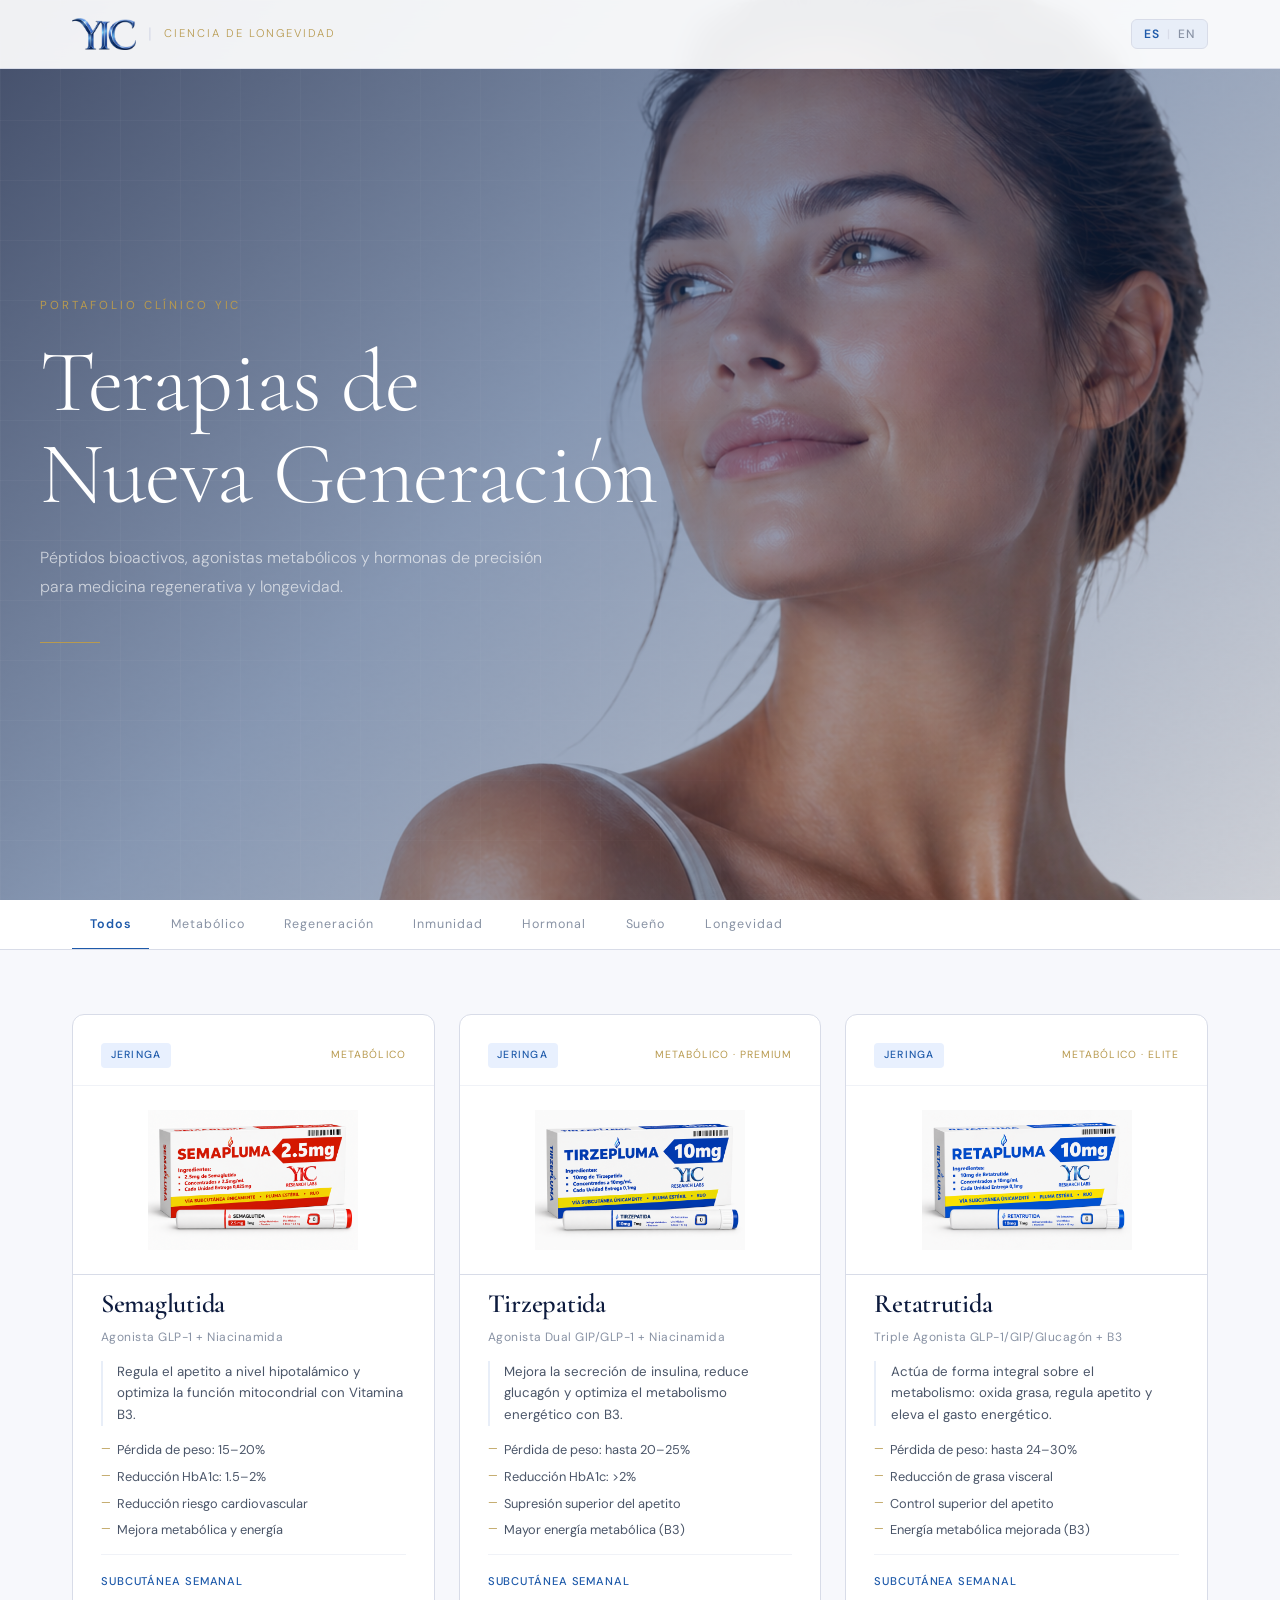
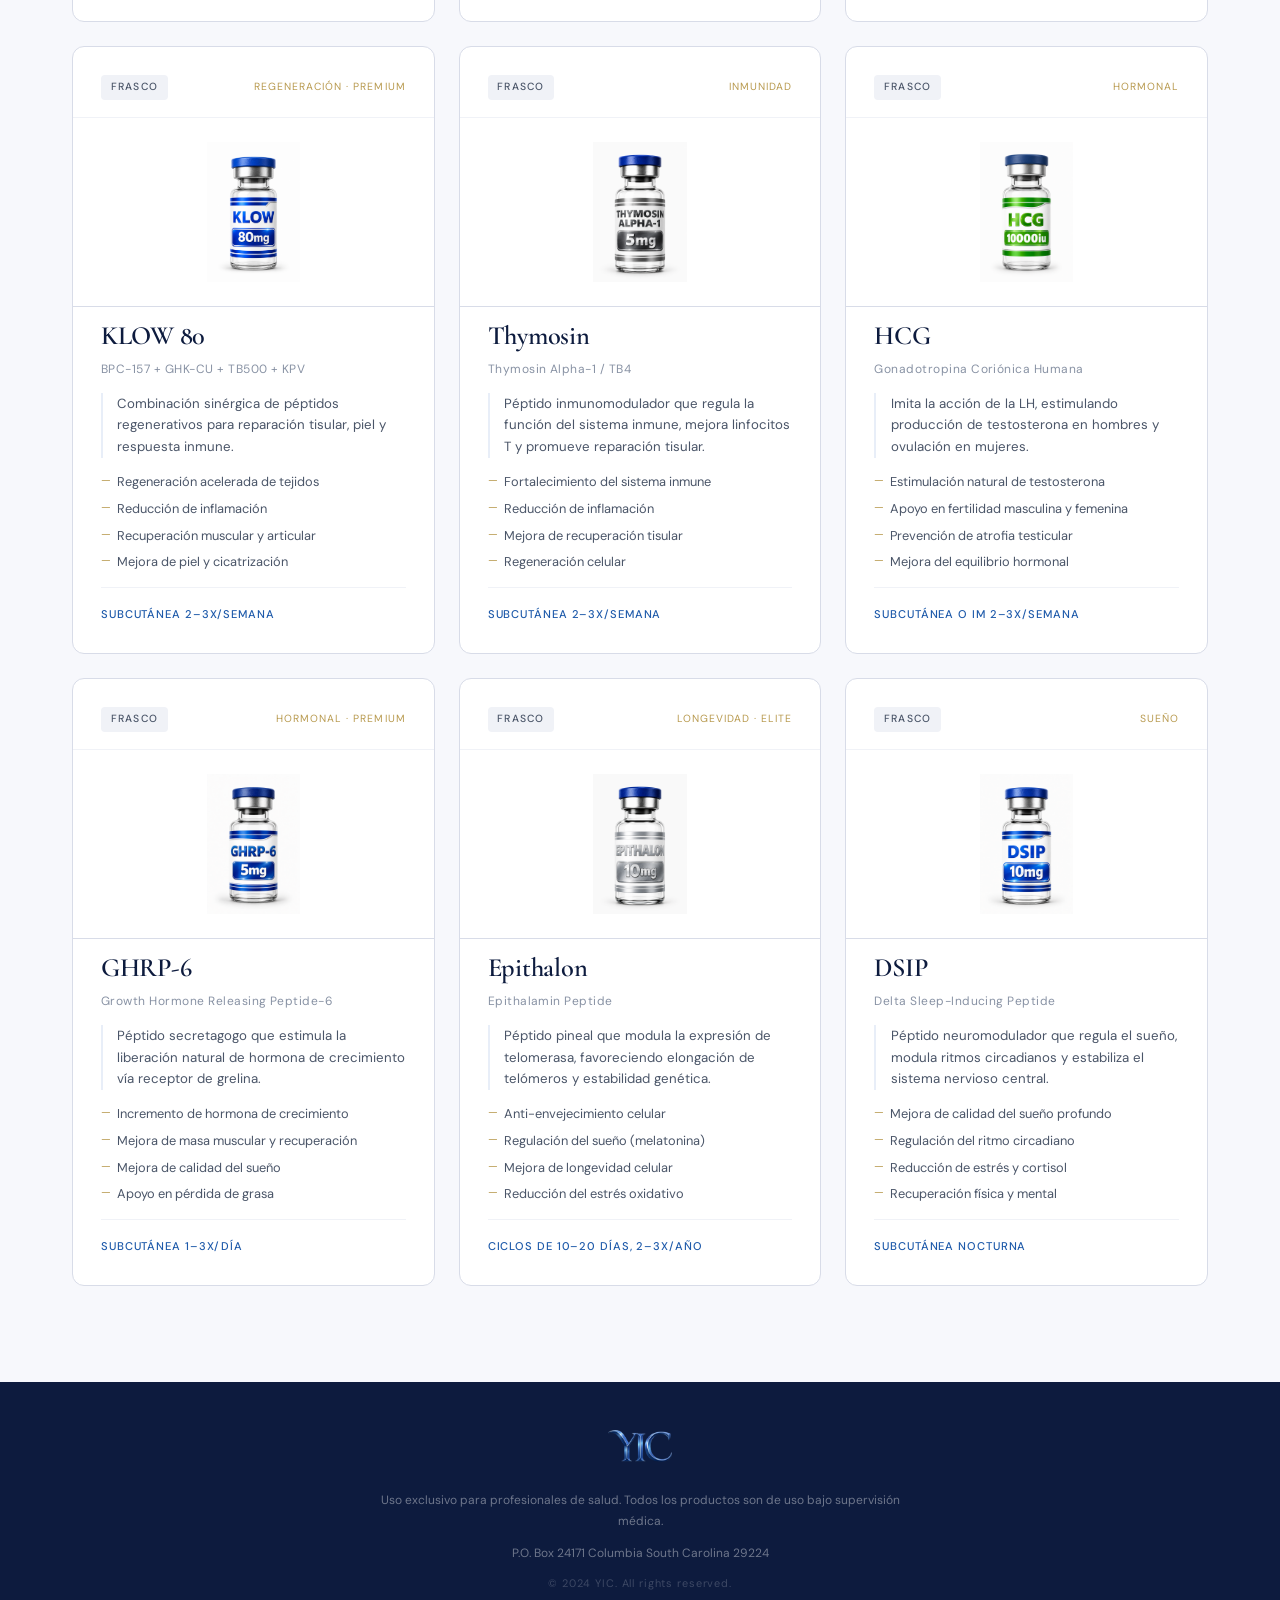
==== index.html @ 1c207150 "correccion epithalon" ====
<!DOCTYPE html>
<html lang="es">
<head>
  <meta charset="UTF-8" />
  <meta name="viewport" content="width=device-width, initial-scale=1.0" />
  <meta name="google-site-verification" content="OrxP0ODQQS8zLossIkwlptjnEpMLHGUem5p3heLYUBA" />
  <title>YIC — Terapias Avanzadas de Longevidad y Metabolismo</title>
  
  <!-- Favicon básico -->
  <link rel="icon" href="/favicon/favicon.ico" sizes="any">
  <link rel="icon" href="/favicon/favicon.svg" type="image/svg+xml">

  <!-- PNG fallback -->
  <link rel="icon" type="image/png" sizes="96x96" href="/favicon/favicon-96x96.png">

  <!-- Apple -->
  <link rel="apple-touch-icon" sizes="180x180" href="/favicon/apple-touch-icon.png">

  <!-- Manifest -->
  <link rel="manifest" href="/site.webmanifest">

  <!-- Nombre iOS -->
  <meta name="apple-mobile-web-app-title" content="Yic">

  <!-- Color navegador -->
  <meta name="theme-color" content="#0B1F3A">
  <link rel="stylesheet" href="style.css" />
  <link rel="preconnect" href="https://fonts.googleapis.com" />
  <link rel="preconnect" href="https://fonts.gstatic.com" crossorigin />
  <link href="https://fonts.googleapis.com/css2?family=Cormorant+Garamond:wght@300;400;600&family=DM+Sans:wght@300;400;500&display=swap" rel="stylesheet" />
</head>
<body>

  <!-- NAVBAR -->
  <header class="navbar">
    <div class="navbar-inner">
      <div class="logo">
        <img src="./images/logo.png" alt="YIC" class="logo-img">
         <span class="logo-divider">|</span>
        <span class="logo-tagline" data-es="Ciencia de Longevidad" data-en="Longevity Science">Ciencia de Longevidad</span>
      </div>
      <button class="lang-toggle" id="langToggle" aria-label="Switch language">
        <span class="lang-option" id="langES">ES</span>
        <span class="lang-divider">|</span>
        <span class="lang-option" id="langEN">EN</span>
      </button>
    </div>
  </header>

  <!-- HERO -->
  <section class="hero">
    <div class="hero-content">
      <p class="hero-eyebrow" data-es="Portafolio Clínico YIC" data-en="YIC Clinical Portfolio">Portafolio Clínico YIC</p>
      <h1 class="hero-title" data-es="Terapias de<br>Nueva Generación" data-en="Next-Generation<br>Therapies">Terapias de<br>Nueva Generación</h1>
      <p class="hero-sub" data-es="Péptidos bioactivos, agonistas metabólicos y hormonas de precisión para medicina regenerativa y longevidad." data-en="Bioactive peptides, metabolic agonists, and precision hormones for regenerative medicine and longevity.">Péptidos bioactivos, agonistas metabólicos y hormonas de precisión para medicina regenerativa y longevidad.</p>
      <div class="hero-line"></div>
    </div>
    <div class="hero-grid-bg"></div>
  </section>

  <!-- CATEGORY FILTER -->
  <section class="filter-bar">
    <div class="filter-inner">
      <button class="filter-btn active" data-filter="all" data-es="Todos" data-en="All">Todos</button>
      <button class="filter-btn" data-filter="metabolico" data-es="Metabólico" data-en="Metabolic">Metabólico</button>
      <button class="filter-btn" data-filter="regeneracion" data-es="Regeneración" data-en="Regeneration">Regeneración</button>
      <button class="filter-btn" data-filter="inmunidad" data-es="Inmunidad" data-en="Immunity">Inmunidad</button>
      <button class="filter-btn" data-filter="hormonal" data-es="Hormonal" data-en="Hormonal">Hormonal</button>
      <button class="filter-btn" data-filter="sueno" data-es="Sueño" data-en="Sleep">Sueño</button>
      <button class="filter-btn" data-filter="longevidad" data-es="Longevidad" data-en="Longevity">Longevidad</button>
    </div>
  </section>

  <!-- PRODUCTS GRID -->
  <section class="products">
    <div class="products-grid">

      <!-- 1. Semaglutida -->
      <article class="card" data-category="metabolico">
        <div class="card-header">
          <span class="card-format syringe" data-es="Jeringa" data-en="Syringe">Jeringa</span>
          <span class="card-category" data-es="Metabólico" data-en="Metabolic">Metabólico</span>
        </div>
        <div class="card-image">
          <img src="./images/semapluma.png" alt="Semaglutida">
        </div>
        <h2 class="card-name">Semaglutida</h2>
        <p class="card-subtitle" data-es="Agonista GLP-1 + Niacinamida" data-en="GLP-1 Agonist + Niacinamide">Agonista GLP-1 + Niacinamida</p>
        <p class="card-mechanism" data-es="Regula el apetito a nivel hipotalámico y optimiza la función mitocondrial con Vitamina B3." data-en="Regulates appetite at the hypothalamic level and optimizes mitochondrial function with Vitamin B3.">Regula el apetito a nivel hipotalámico y optimiza la función mitocondrial con Vitamina B3.</p>
        <ul class="card-benefits">
          <li data-es="Pérdida de peso: 15–20%" data-en="Weight loss: 15–20%">Pérdida de peso: 15–20%</li>
          <li data-es="Reducción HbA1c: 1.5–2%" data-en="HbA1c reduction: 1.5–2%">Reducción HbA1c: 1.5–2%</li>
          <li data-es="Reducción riesgo cardiovascular" data-en="Reduced cardiovascular risk">Reducción riesgo cardiovascular</li>
          <li data-es="Mejora metabólica y energía" data-en="Metabolic improvement and energy">Mejora metabólica y energía</li>
        </ul>
        <div class="card-footer">
          <span class="card-admin" data-es="Subcutánea semanal" data-en="Weekly subcutaneous">Subcutánea semanal</span>
        </div>
      </article>

      <!-- 2. Tirzepatida -->
      <article class="card" data-category="metabolico">
        <div class="card-header">
          <span class="card-format syringe" data-es="Jeringa" data-en="Syringe">Jeringa</span>
          <span class="card-category" data-es="Metabólico · Premium" data-en="Metabolic · Premium">Metabólico · Premium</span>
        </div>
        <div class="card-image">
          <img src="./images/tirzepluma.png" alt="Tirzepatida">
        </div>
        <h2 class="card-name">Tirzepatida</h2>
        <p class="card-subtitle" data-es="Agonista Dual GIP/GLP-1 + Niacinamida" data-en="Dual GIP/GLP-1 Agonist + Niacinamide">Agonista Dual GIP/GLP-1 + Niacinamida</p>
        <p class="card-mechanism" data-es="Mejora la secreción de insulina, reduce glucagón y optimiza el metabolismo energético con B3." data-en="Improves insulin secretion, reduces glucagon, and optimizes energy metabolism with B3.">Mejora la secreción de insulina, reduce glucagón y optimiza el metabolismo energético con B3.</p>
        <ul class="card-benefits">
          <li data-es="Pérdida de peso: hasta 20–25%" data-en="Weight loss: up to 20–25%">Pérdida de peso: hasta 20–25%</li>
          <li data-es="Reducción HbA1c: >2%" data-en="HbA1c reduction: >2%">Reducción HbA1c: >2%</li>
          <li data-es="Supresión superior del apetito" data-en="Superior appetite suppression">Supresión superior del apetito</li>
          <li data-es="Mayor energía metabólica (B3)" data-en="Greater metabolic energy (B3)">Mayor energía metabólica (B3)</li>
        </ul>
        <div class="card-footer">
          <span class="card-admin" data-es="Subcutánea semanal" data-en="Weekly subcutaneous">Subcutánea semanal</span>
        </div>
      </article>

      <!-- 3. Retatrutida -->
      <article class="card" data-category="metabolico">
        <div class="card-header">
          <span class="card-format syringe" data-es="Jeringa" data-en="Syringe">Jeringa</span>
          <span class="card-category" data-es="Metabólico · Elite" data-en="Metabolic · Elite">Metabólico · Elite</span>
        </div>
        <div class="card-image">
          <img src="./images/retapluma.png" alt="Retatrutida">
        </div>
        <h2 class="card-name">Retatrutida</h2>
        <p class="card-subtitle" data-es="Triple Agonista GLP-1/GIP/Glucagón + B3" data-en="Triple Agonist GLP-1/GIP/Glucagon + B3">Triple Agonista GLP-1/GIP/Glucagón + B3</p>
        <p class="card-mechanism" data-es="Actúa de forma integral sobre el metabolismo: oxida grasa, regula apetito y eleva el gasto energético." data-en="Acts comprehensively on metabolism: oxidizes fat, regulates appetite, and elevates energy expenditure.">Actúa de forma integral sobre el metabolismo: oxida grasa, regula apetito y eleva el gasto energético.</p>
        <ul class="card-benefits">
          <li data-es="Pérdida de peso: hasta 24–30%" data-en="Weight loss: up to 24–30%">Pérdida de peso: hasta 24–30%</li>
          <li data-es="Reducción de grasa visceral" data-en="Visceral fat reduction">Reducción de grasa visceral</li>
          <li data-es="Control superior del apetito" data-en="Superior appetite control">Control superior del apetito</li>
          <li data-es="Energía metabólica mejorada (B3)" data-en="Enhanced metabolic energy (B3)">Energía metabólica mejorada (B3)</li>
        </ul>
        <div class="card-footer">
          <span class="card-admin" data-es="Subcutánea semanal" data-en="Weekly subcutaneous">Subcutánea semanal</span>
        </div>
      </article>

      <!-- 4. KLOW 80 -->
      <article class="card" data-category="regeneracion">
        <div class="card-header">
          <span class="card-format vial" data-es="Frasco" data-en="Vial">Frasco</span>
          <span class="card-category" data-es="Regeneración · Premium" data-en="Regeneration · Premium">Regeneración · Premium</span>
        </div>
        <div class="card-image">
          <img src="./images/klow.png" alt="KLOW 80">
        </div>
        <h2 class="card-name">KLOW 80</h2>
        <p class="card-subtitle">BPC-157 + GHK-CU + TB500 + KPV</p>
        <p class="card-mechanism" data-es="Combinación sinérgica de péptidos regenerativos para reparación tisular, piel y respuesta inmune." data-en="Synergistic combination of regenerative peptides for tissue repair, skin regeneration, and immune response.">Combinación sinérgica de péptidos regenerativos para reparación tisular, piel y respuesta inmune.</p>
        <ul class="card-benefits">
          <li data-es="Regeneración acelerada de tejidos" data-en="Accelerated tissue regeneration">Regeneración acelerada de tejidos</li>
          <li data-es="Reducción de inflamación" data-en="Inflammation reduction">Reducción de inflamación</li>
          <li data-es="Recuperación muscular y articular" data-en="Muscular and joint recovery">Recuperación muscular y articular</li>
          <li data-es="Mejora de piel y cicatrización" data-en="Skin improvement and healing">Mejora de piel y cicatrización</li>
        </ul>
        <div class="card-footer">
          <span class="card-admin" data-es="Subcutánea 2–3x/semana" data-en="Subcutaneous 2–3x/week">Subcutánea 2–3x/semana</span>
        </div>
      </article>

      <!-- 5. Thymosin -->
      <article class="card" data-category="inmunidad">
        <div class="card-header">
          <span class="card-format vial" data-es="Frasco" data-en="Vial">Frasco</span>
          <span class="card-category" data-es="Inmunidad" data-en="Immunity">Inmunidad</span>
        </div>
        <div class="card-image">
          <img src="./images/thymosin.png" alt="Thymosin">
        </div>
        <h2 class="card-name">Thymosin</h2>
        <p class="card-subtitle">Thymosin Alpha-1 / TB4</p>
        <p class="card-mechanism" data-es="Péptido inmunomodulador que regula la función del sistema inmune, mejora linfocitos T y promueve reparación tisular." data-en="Immunomodulatory peptide that regulates immune function, enhances T-lymphocytes, and promotes tissue repair.">Péptido inmunomodulador que regula la función del sistema inmune, mejora linfocitos T y promueve reparación tisular.</p>
        <ul class="card-benefits">
          <li data-es="Fortalecimiento del sistema inmune" data-en="Immune system strengthening">Fortalecimiento del sistema inmune</li>
          <li data-es="Reducción de inflamación" data-en="Inflammation reduction">Reducción de inflamación</li>
          <li data-es="Mejora de recuperación tisular" data-en="Improved tissue recovery">Mejora de recuperación tisular</li>
          <li data-es="Regeneración celular" data-en="Cellular regeneration">Regeneración celular</li>
        </ul>
        <div class="card-footer">
          <span class="card-admin" data-es="Subcutánea 2–3x/semana" data-en="Subcutaneous 2–3x/week">Subcutánea 2–3x/semana</span>
        </div>
      </article>

      <!-- 6. HCG -->
      <article class="card" data-category="hormonal">
        <div class="card-header">
          <span class="card-format vial" data-es="Frasco" data-en="Vial">Frasco</span>
          <span class="card-category" data-es="Hormonal" data-en="Hormonal">Hormonal</span>
        </div>
        <div class="card-image">
          <img src="./images/hcg.png" alt="HCG">
        </div>
        <h2 class="card-name">HCG</h2>
        <p class="card-subtitle" data-es="Gonadotropina Coriónica Humana" data-en="Human Chorionic Gonadotropin">Gonadotropina Coriónica Humana</p>
        <p class="card-mechanism" data-es="Imita la acción de la LH, estimulando producción de testosterona en hombres y ovulación en mujeres." data-en="Mimics LH action, stimulating testosterone production in men and ovulation in women.">Imita la acción de la LH, estimulando producción de testosterona en hombres y ovulación en mujeres.</p>
        <ul class="card-benefits">
          <li data-es="Estimulación natural de testosterona" data-en="Natural testosterone stimulation">Estimulación natural de testosterona</li>
          <li data-es="Apoyo en fertilidad masculina y femenina" data-en="Male and female fertility support">Apoyo en fertilidad masculina y femenina</li>
          <li data-es="Prevención de atrofia testicular" data-en="Testicular atrophy prevention">Prevención de atrofia testicular</li>
          <li data-es="Mejora del equilibrio hormonal" data-en="Improved hormonal balance">Mejora del equilibrio hormonal</li>
        </ul>
        <div class="card-footer">
          <span class="card-admin" data-es="Subcutánea o IM 2–3x/semana" data-en="Subcutaneous or IM 2–3x/week">Subcutánea o IM 2–3x/semana</span>
        </div>
      </article>

      <!-- 7. GHRP-6 -->
      <article class="card" data-category="hormonal">
        <div class="card-header">
          <span class="card-format vial" data-es="Frasco" data-en="Vial">Frasco</span>
          <span class="card-category" data-es="Hormonal · Premium" data-en="Hormonal · Premium">Hormonal · Premium</span>
        </div>
        <div class="card-image">
          <img src="./images/ghrp-6.png" alt="GHRP-6">
        </div>
        <h2 class="card-name">GHRP-6</h2>
        <p class="card-subtitle" data-es="Growth Hormone Releasing Peptide-6" data-en="Growth Hormone Releasing Peptide-6">Growth Hormone Releasing Peptide-6</p>
        <p class="card-mechanism" data-es="Péptido secretagogo que estimula la liberación natural de hormona de crecimiento vía receptor de grelina." data-en="Secretagogue peptide that stimulates natural growth hormone release via the ghrelin receptor.">Péptido secretagogo que estimula la liberación natural de hormona de crecimiento vía receptor de grelina.</p>
        <ul class="card-benefits">
          <li data-es="Incremento de hormona de crecimiento" data-en="Growth hormone increase">Incremento de hormona de crecimiento</li>
          <li data-es="Mejora de masa muscular y recuperación" data-en="Muscle mass and recovery improvement">Mejora de masa muscular y recuperación</li>
          <li data-es="Mejora de calidad del sueño" data-en="Sleep quality improvement">Mejora de calidad del sueño</li>
          <li data-es="Apoyo en pérdida de grasa" data-en="Fat loss support">Apoyo en pérdida de grasa</li>
        </ul>
        <div class="card-footer">
          <span class="card-admin" data-es="Subcutánea 1–3x/día" data-en="Subcutaneous 1–3x/day">Subcutánea 1–3x/día</span>
        </div>
      </article>

      <!-- 8. Epitalon -->
      <article class="card" data-category="longevidad">
        <div class="card-header">
          <span class="card-format vial" data-es="Frasco" data-en="Vial">Frasco</span>
          <span class="card-category" data-es="Longevidad · Elite" data-en="Longevity · Elite">Longevidad · Elite</span>
        </div>
        <div class="card-image">
          <img src="./images/epithalon.png" alt="Epithalon">
        </div>
        <h2 class="card-name">Epithalon</h2>
        <p class="card-subtitle" data-es="Epithalamin Peptide" data-en="Epithalamin Peptide">Epithalamin Peptide</p>
        <p class="card-mechanism" data-es="Péptido pineal que modula la expresión de telomerasa, favoreciendo elongación de telómeros y estabilidad genética." data-en="Pineal peptide that modulates telomerase expression, promoting telomere elongation and genetic stability.">Péptido pineal que modula la expresión de telomerasa, favoreciendo elongación de telómeros y estabilidad genética.</p>
        <ul class="card-benefits">
          <li data-es="Anti-envejecimiento celular" data-en="Cellular anti-aging">Anti-envejecimiento celular</li>
          <li data-es="Regulación del sueño (melatonina)" data-en="Sleep regulation (melatonin)">Regulación del sueño (melatonina)</li>
          <li data-es="Mejora de longevidad celular" data-en="Improved cellular longevity">Mejora de longevidad celular</li>
          <li data-es="Reducción del estrés oxidativo" data-en="Oxidative stress reduction">Reducción del estrés oxidativo</li>
        </ul>
        <div class="card-footer">
          <span class="card-admin" data-es="Ciclos de 10–20 días, 2–3x/año" data-en="10–20 day cycles, 2–3x/year">Ciclos de 10–20 días, 2–3x/año</span>
        </div>
      </article>

      <!-- 9. DSIP -->
      <article class="card" data-category="sueno">
        <div class="card-header">
          <span class="card-format vial" data-es="Frasco" data-en="Vial">Frasco</span>
          <span class="card-category" data-es="Sueño" data-en="Sleep">Sueño</span>
        </div>
        <div class="card-image">
          <img src="./images/dsip.png" alt="DSIP">
        </div>
        <h2 class="card-name">DSIP</h2>
        <p class="card-subtitle" data-es="Delta Sleep-Inducing Peptide" data-en="Delta Sleep-Inducing Peptide">Delta Sleep-Inducing Peptide</p>
        <p class="card-mechanism" data-es="Péptido neuromodulador que regula el sueño, modula ritmos circadianos y estabiliza el sistema nervioso central." data-en="Neuromodulatory peptide that regulates sleep, modulates circadian rhythms, and stabilizes the central nervous system.">Péptido neuromodulador que regula el sueño, modula ritmos circadianos y estabiliza el sistema nervioso central.</p>
        <ul class="card-benefits">
          <li data-es="Mejora de calidad del sueño profundo" data-en="Deep sleep quality improvement">Mejora de calidad del sueño profundo</li>
          <li data-es="Regulación del ritmo circadiano" data-en="Circadian rhythm regulation">Regulación del ritmo circadiano</li>
          <li data-es="Reducción de estrés y cortisol" data-en="Stress and cortisol reduction">Reducción de estrés y cortisol</li>
          <li data-es="Recuperación física y mental" data-en="Physical and mental recovery">Recuperación física y mental</li>
        </ul>
        <div class="card-footer">
          <span class="card-admin" data-es="Subcutánea nocturna" data-en="Nightly subcutaneous">Subcutánea nocturna</span>
        </div>
      </article>

    </div>
  </section>

  <!-- FOOTER -->
  <footer class="footer">
  <div class="footer-inner">
    <div class="footer-brand">
    <img src="./images/logo.png" alt="YiC">
  </div>

    <p class="footer-text"
      data-es="Uso exclusivo para profesionales de salud. Todos los productos son de uso bajo supervisión médica."
      data-en="For healthcare professionals only. All products are for use under medical supervision.">
      Uso exclusivo para profesionales de salud. Todos los productos son de uso bajo supervisión médica.
    </p>

    <p class="footer-address">
      P.O. Box 24171 Columbia South Carolina 29224
    </p>

    <p class="footer-copy">© 2024 YIC. All rights reserved.</p>
  </div>
</footer>

  <script src="script.js"></script>
</body>
</html>
---- style.css ----
/* =============================================
   YIC LANDING PAGE — style.css
   Estilo: Blanco clínico / Azul profundo / Dorado acento
   ============================================= */

:root {
  --white: #ffffff;
  --off-white: #f7f8fc;
  --blue-deep: #0d1b3e;
  --blue-mid: #1a3a6e;
  --blue-accent: #1e5aaa;
  --blue-light: #e8eef8;
  --gold: #b89a4f;
  --gold-light: #d4b87a;
  --gray-100: #f0f2f7;
  --gray-200: #d8dce8;
  --gray-400: #8892a4;
  --gray-600: #4a5568;
  --text-main: #0d1b3e;
  --text-sub: #4a5568;
  --font-display: 'Cormorant Garamond', Georgia, serif;
  --font-body: 'DM Sans', system-ui, sans-serif;
  --radius: 12px;
  --transition: 0.25s ease;
}

*, *::before, *::after {
  box-sizing: border-box;
  margin: 0;
  padding: 0;
}

html {
  scroll-behavior: smooth;
}

body {
  font-family: var(--font-body);
  background-color: var(--off-white);
  color: var(--text-main);
  line-height: 1.6;
  -webkit-font-smoothing: antialiased;
}

/* =============================================
   NAVBAR
   ============================================= */
.navbar {
  position: fixed;
  top: 0;
  left: 0;
  right: 0;
  z-index: 100;
  background: rgba(255, 255, 255, 0.92);
  backdrop-filter: blur(12px);
  -webkit-backdrop-filter: blur(12px);
  border-bottom: 1px solid var(--gray-200);
}

.navbar-inner {
  max-width: 1200px;
  margin: 0 auto;
  padding: 0 2rem;
  height: 68px;
  display: flex;
  align-items: center;
  justify-content: space-between;
}

.logo {
  display: flex;
  align-items: center;
  gap: 0.75rem;
  overflow: hidden;
}

.logo-img {
  height: 32px;
  max-height: 32px;
  width: auto;
  display: block;
  object-fit: contain;
}

.navbar {
  overflow: hidden;
}

.logo-yic {
  font-family: var(--font-display);
  font-size: 1.6rem;
  font-weight: 600;
  color: var(--blue-deep);
  letter-spacing: 0.05em;
}

.logo-divider {
  color: var(--gray-200);
}

.logo-tagline {
  font-size: 0.7rem;
  font-weight: 300;
  letter-spacing: 0.18em;
  text-transform: uppercase;
  color: var(--gold);
  display: flex;
  align-items: center;
  height: 32px;
}

.lang-toggle {
  display: flex;
  align-items: center;
  gap: 0.4rem;
  background: var(--blue-light);
  border: 1px solid var(--gray-200);
  border-radius: 6px;
  padding: 0.35rem 0.75rem;
  cursor: pointer;
  font-family: var(--font-body);
  font-size: 0.75rem;
  font-weight: 500;
  letter-spacing: 0.1em;
  color: var(--gray-400);
  transition: var(--transition);
}

.lang-toggle:hover {
  border-color: var(--blue-accent);
}

.lang-option {
  transition: color var(--transition);
  cursor: pointer;
}

.lang-option.active {
  color: var(--blue-accent);
  font-weight: 600;
}

.lang-divider {
  color: var(--gray-200);
}

/* =============================================
   HERO
   ============================================= */
.hero {
  min-height: 100vh;
  display: flex;
  align-items: center;
  padding: 120px 2rem 80px;
  position: relative;
  overflow: hidden;
  background-image:
    linear-gradient(
      135deg,
      rgba(13, 27, 62, 0.78) 0%,
      rgba(26, 58, 110, 0.52) 45%,
      rgba(13, 27, 62, 0.20) 100%
    ),
    url("./images/hero.png");

  background-size: cover;
  background-position: 68% center;
  background-repeat: no-repeat;
}

.hero-grid-bg {
  position: absolute;
  inset: 0;
  background-image:
  linear-gradient(rgba(255,255,255,0.035) 1px, transparent 1px),
  linear-gradient(90deg, rgba(255,255,255,0.035) 1px, transparent 1px);
  background-size: 60px 60px;
  pointer-events: none;

  /* DESVANECIDO */
  mask-image: linear-gradient(
  to right,
  rgba(0,0,0,1) 0%,
  rgba(0,0,0,0.85) 35%,
  rgba(0,0,0,0.55) 65%,
  rgba(0,0,0,0.2) 85%,
  rgba(0,0,0,0) 100%
);

  -webkit-mask-image: linear-gradient(
    to right,
    rgba(0,0,0,1) 0%,
    rgba(0,0,0,0.6) 40%,
    rgba(0,0,0,0.2) 70%,
    rgba(0,0,0,0) 100%
  );
}

hero::after {
  content: '';
  position: absolute;
  bottom: 0;
  left: 0;
  right: 0;
  height: 80px;
  background: linear-gradient(
    to bottom,
    transparent,
    rgba(13, 27, 62, 0.35)
  );
  pointer-events: none;
}

.hero-content {
  max-width: 1200px;
  margin: 0 auto;
  width: 100%;
  position: relative;
  z-index: 1;
}

.hero-eyebrow {
  font-size: 0.72rem;
  font-weight: 400;
  letter-spacing: 0.25em;
  text-transform: uppercase;
  color: var(--gold);
  margin-bottom: 1.25rem;
  opacity: 0;
  animation: fadeUp 0.8s ease 0.1s forwards;
}

.hero-title {
  font-family: var(--font-display);
  font-size: clamp(3rem, 7vw, 5.5rem);
  font-weight: 300;
  color: var(--white);
  line-height: 1.05;
  letter-spacing: -0.01em;
  margin-bottom: 1.5rem;
  opacity: 0;
  animation: fadeUp 0.8s ease 0.25s forwards;
}

.hero-sub {
  font-size: 1rem;
  font-weight: 300;
  color: rgba(255, 255, 255, 0.65);
  max-width: 520px;
  line-height: 1.8;
  opacity: 0;
  animation: fadeUp 0.8s ease 0.4s forwards;
}

.hero-line {
  margin-top: 2.5rem;
  width: 60px;
  height: 1px;
  background: var(--gold);
  opacity: 0;
  animation: fadeUp 0.8s ease 0.55s forwards;
}

@keyframes fadeUp {
  from { opacity: 0; transform: translateY(20px); }
  to   { opacity: 1; transform: translateY(0); }
}

/* =============================================
   FILTER BAR
   ============================================= */
.filter-bar {
  background: var(--white);
  border-bottom: 1px solid var(--gray-200);
  position: sticky;
  top: 68px;
  z-index: 90;
}

.filter-inner {
  max-width: 1200px;
  margin: 0 auto;
  padding: 0 2rem;
  display: flex;
  gap: 0.25rem;
  overflow-x: auto;
  scrollbar-width: none;
  -ms-overflow-style: none;
}

.filter-inner::-webkit-scrollbar { display: none; }

.filter-btn {
  background: none;
  border: none;
  padding: 1rem 1.1rem;
  font-family: var(--font-body);
  font-size: 0.78rem;
  font-weight: 400;
  letter-spacing: 0.08em;
  color: var(--gray-400);
  cursor: pointer;
  white-space: nowrap;
  border-bottom: 2px solid transparent;
  transition: var(--transition);
  margin-bottom: -1px;
}

.filter-btn:hover {
  color: var(--blue-accent);
}

.filter-btn.active {
  color: var(--blue-accent);
  font-weight: 600;
  border-bottom-color: var(--blue-accent);
}

/* =============================================
   PRODUCTS GRID
   ============================================= */
.products {
  padding: 4rem 2rem 6rem;
  max-width: 1200px;
  margin: 0 auto;
}

.products-grid {
  display: grid;
  grid-template-columns: repeat(auto-fill, minmax(340px, 1fr));
  gap: 1.5rem;
}

/* =============================================
   CARD
   ============================================= */
.card {
  background: var(--white);
  border: 1px solid var(--gray-200);
  border-radius: var(--radius);
  padding: 1.75rem;
  display: flex;
  flex-direction: column;
  gap: 0.85rem;
  transition: transform var(--transition), box-shadow var(--transition), border-color var(--transition);
  position: relative;
  overflow: hidden;
}

.card-image {
  width: calc(100% + 3.5rem);
  margin-left: -1.75rem;
  margin-right: -1.75rem;
  margin-top: 0.25rem;

  height: 190px;
  display: flex;
  align-items: center;
  justify-content: center;

  background: transparent;
  border-top: 1px solid var(--gray-100);
  border-bottom: 1px solid var(--gray-200);
}

.card-image img {
  max-width: 92%;
  max-height: 140px;
  width: auto;
  height: auto;
  object-fit: contain;
}

.card::before {
  content: '';
  position: absolute;
  top: 0;
  left: 0;
  right: 0;
  height: 3px;
  background: linear-gradient(90deg, var(--blue-accent), var(--gold));
  opacity: 0;
  transition: opacity var(--transition);
}

.card:hover {
  transform: translateY(-4px);
  box-shadow: 0 16px 40px rgba(13, 27, 62, 0.1);
  border-color: var(--blue-light);
}

.card:hover::before {
  opacity: 1;
}

.card.hidden {
  display: none;
}

.card-header {
  display: flex;
  align-items: center;
  justify-content: space-between;
  gap: 0.5rem;
}

.card-format {
  font-size: 0.65rem;
  font-weight: 500;
  letter-spacing: 0.12em;
  text-transform: uppercase;
  padding: 0.25rem 0.6rem;
  border-radius: 4px;
}

.card-format.syringe {
  background: #e8f0fe;
  color: var(--blue-accent);
}

.card-format.vial {
  background: var(--gray-100);
  color: var(--gray-600);
}

.card-category {
  font-size: 0.65rem;
  font-weight: 400;
  letter-spacing: 0.1em;
  text-transform: uppercase;
  color: var(--gold);
}

.card-name {
  font-family: var(--font-display);
  font-size: 1.65rem;
  font-weight: 600;
  color: var(--blue-deep);
  line-height: 1.2;
  letter-spacing: -0.01em;
}

.card-subtitle {
  font-size: 0.75rem;
  font-weight: 400;
  color: var(--gray-400);
  letter-spacing: 0.04em;
  margin-top: -0.4rem;
}

.card-mechanism {
  font-size: 0.83rem;
  color: var(--text-sub);
  line-height: 1.65;
  border-left: 2px solid var(--blue-light);
  padding-left: 0.9rem;
}

.card-benefits {
  list-style: none;
  display: flex;
  flex-direction: column;
  gap: 0.4rem;
  flex: 1;
}

.card-benefits li {
  font-size: 0.8rem;
  color: var(--text-sub);
  padding-left: 1rem;
  position: relative;
}

.card-benefits li::before {
  content: '—';
  position: absolute;
  left: 0;
  color: var(--gold);
  font-size: 0.7rem;
}

.card-footer {
  padding-top: 0.75rem;
  border-top: 1px solid var(--gray-100);
  margin-top: auto;
}

.card-admin {
  font-size: 0.7rem;
  font-weight: 500;
  letter-spacing: 0.08em;
  text-transform: uppercase;
  color: var(--blue-accent);
}

/* =============================================
   FOOTER
   ============================================= */
.footer {
  background: var(--blue-deep);
  padding: 3rem 2rem;
}

.footer-inner {
  max-width: 1200px;
  margin: 0 auto;
  text-align: center;
  display: flex;
  flex-direction: column;
  gap: 0.75rem;
}

.footer-brand img {
  height: 32px;
  width: auto;
  display: block;
  margin: 0 auto;
}

.footer-brand {
  margin-bottom: 1rem;
  text-align: center;
}

.footer-text {
  font-size: 0.75rem;
  color: rgba(255, 255, 255, 0.4);
  max-width: 540px;
  margin: 0 auto;
  line-height: 1.7;
}

.footer-address {
  font-size: 0.75rem;
  color: rgba(255, 255, 255, 0.4);
  margin: 0 auto;
  line-height: 1.7;
}

.footer-copy {
  font-size: 0.68rem;
  color: rgba(255, 255, 255, 0.2);
  letter-spacing: 0.08em;
}

/* =============================================
   RESPONSIVE
   ============================================= */
@media (max-width: 768px) {
  .hero {
    padding: 100px 1.5rem 70px;
  }

  .products {
    padding: 3rem 1rem 4rem;
  }

  .products-grid {
    grid-template-columns: 1fr;
  }

  .logo-tagline {
    display: flex;
  }
}

@media (max-width: 480px) {
  .filter-inner {
    padding: 0 1rem;
  }

  .card {
    padding: 1.4rem;
  }
}
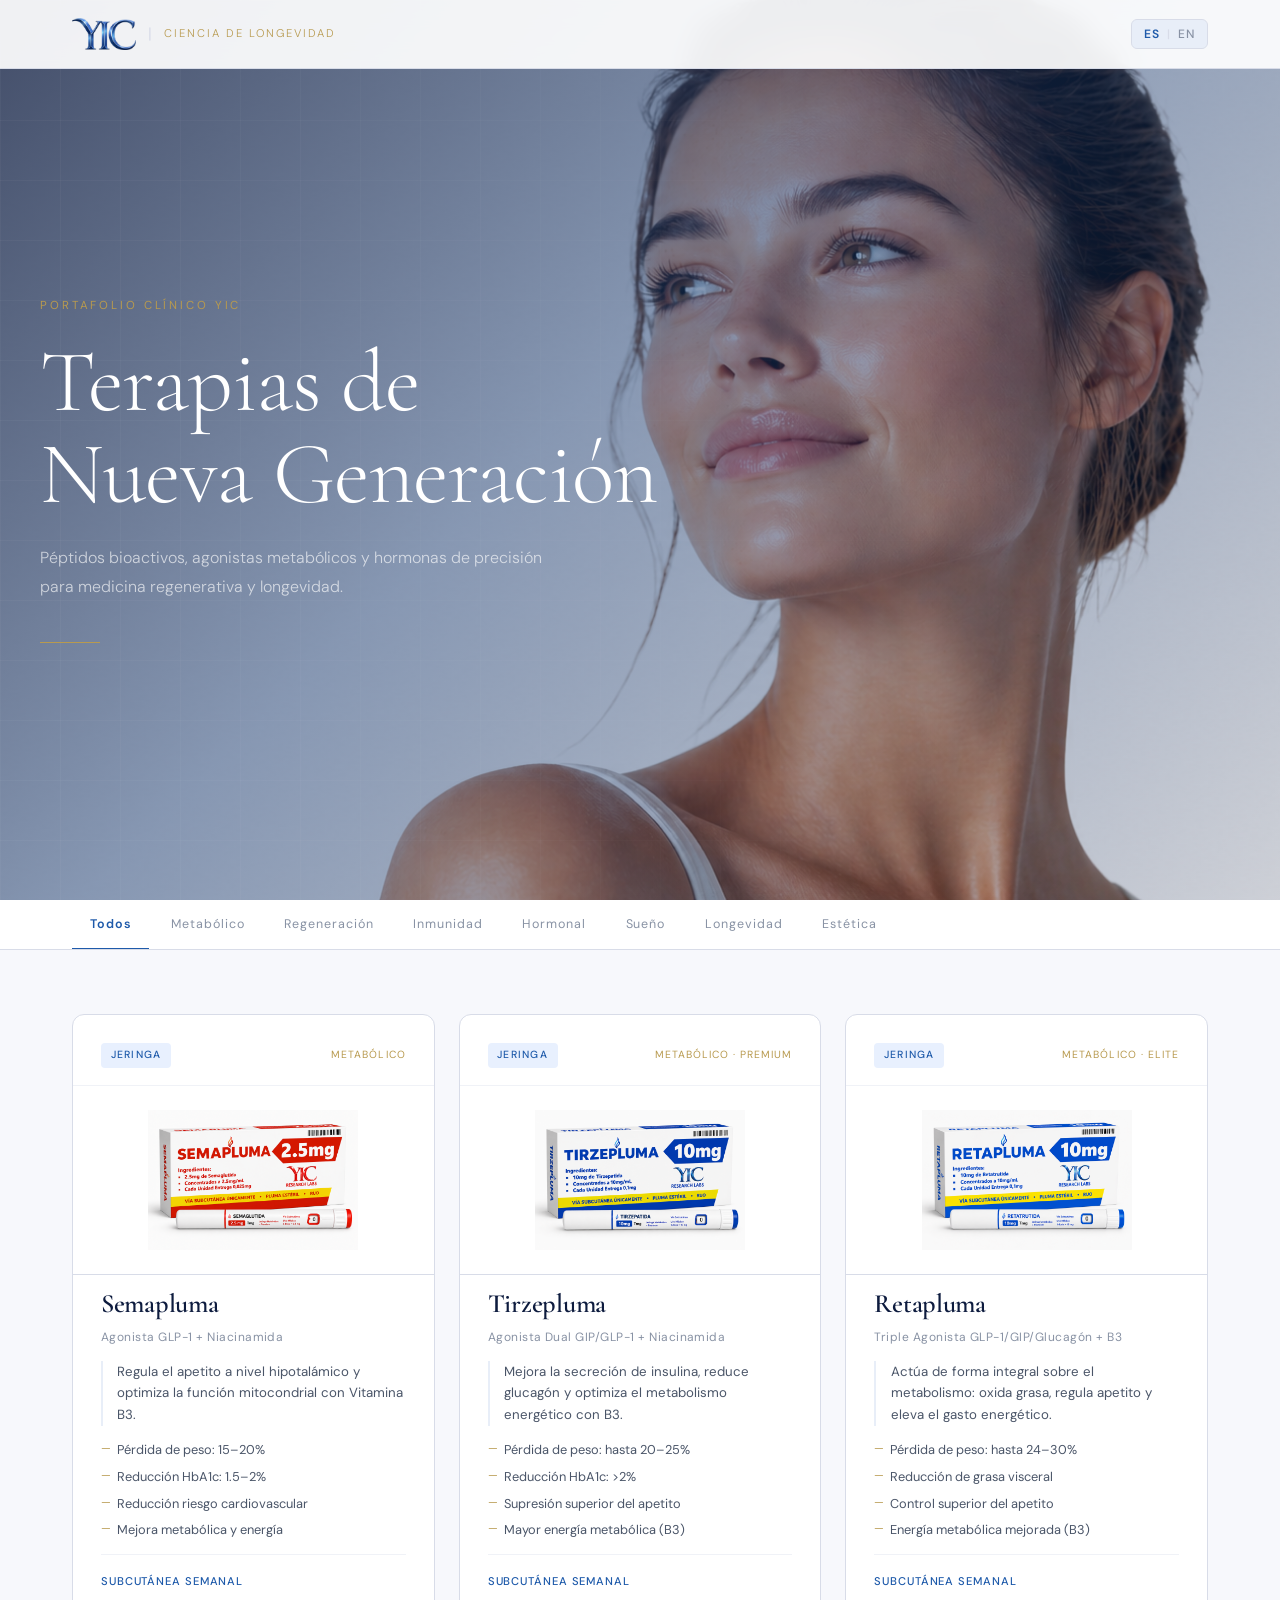
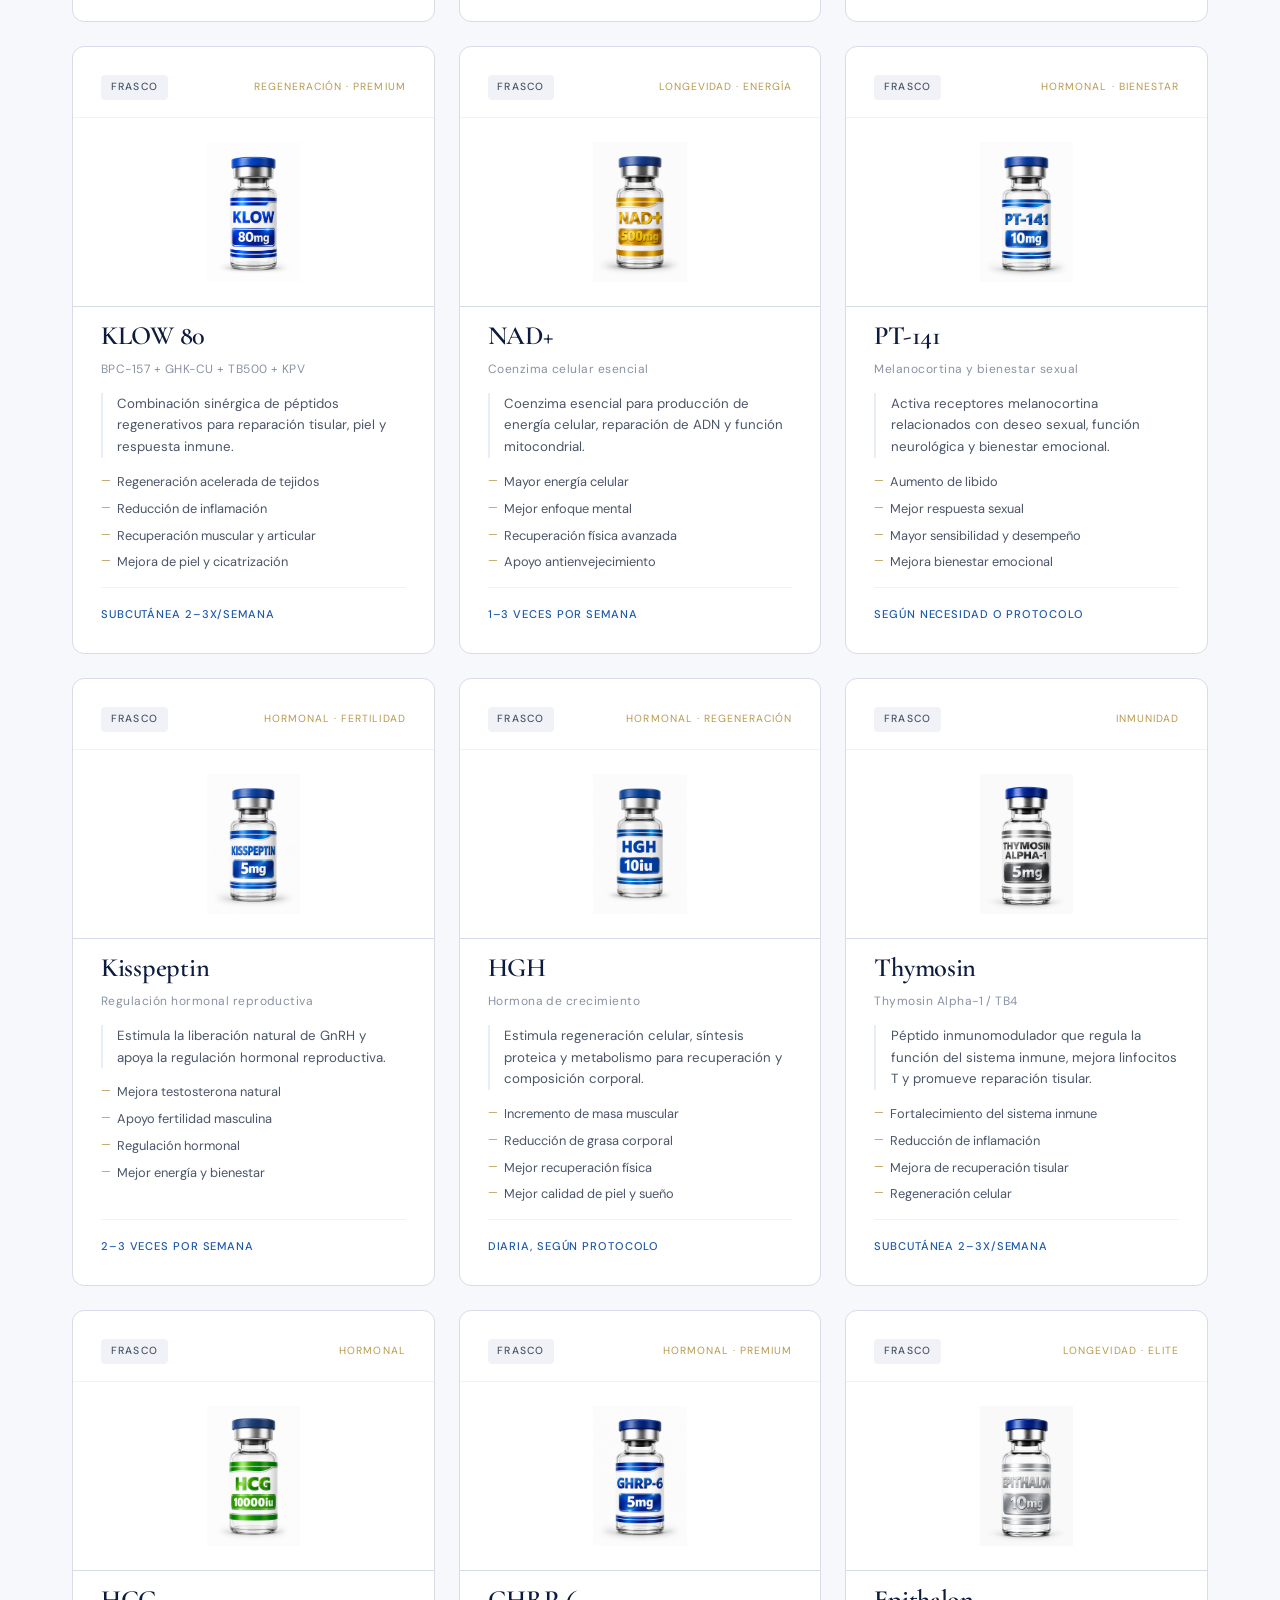
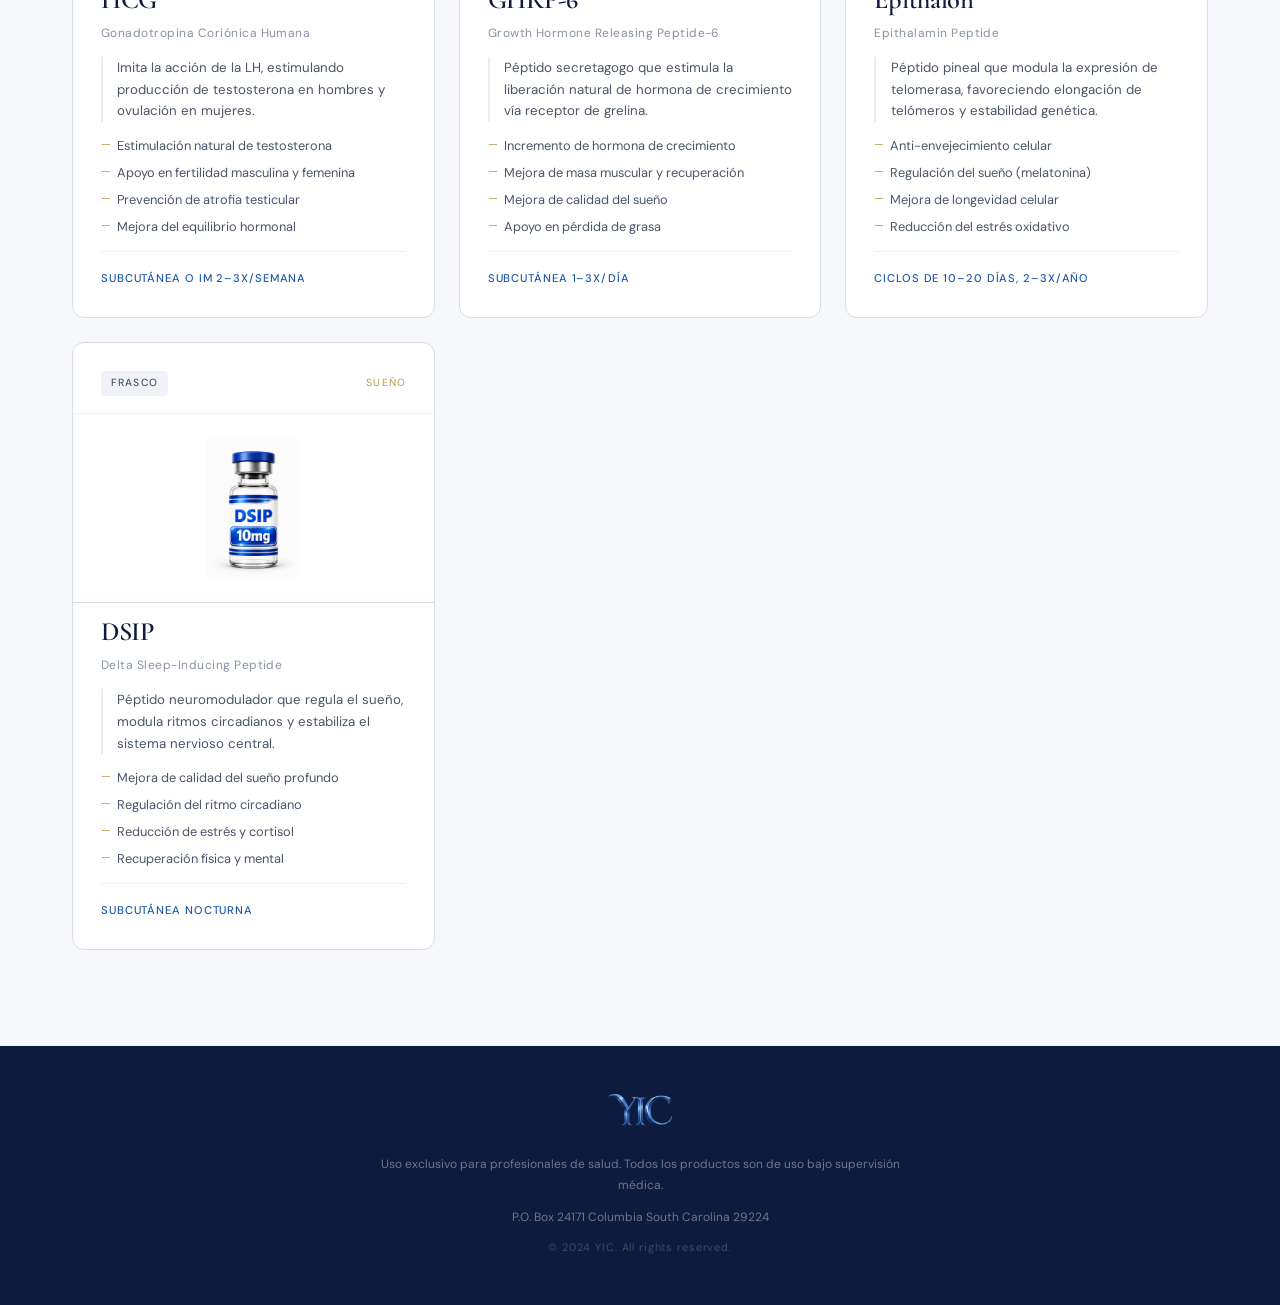
==== commit 6e2b2d37: "productos nuevos primera parte" ====
--- a/index.html
+++ b/index.html
@@ -68,6 +68,7 @@
       <button class="filter-btn" data-filter="hormonal" data-es="Hormonal" data-en="Hormonal">Hormonal</button>
       <button class="filter-btn" data-filter="sueno" data-es="Sueño" data-en="Sleep">Sueño</button>
       <button class="filter-btn" data-filter="longevidad" data-es="Longevidad" data-en="Longevity">Longevidad</button>
+      <button class="filter-btn" data-filter="estetica" data-es="Estética" data-en="Aesthetics">Estética</button>
     </div>
   </section>
 
@@ -82,9 +83,9 @@
           <span class="card-category" data-es="Metabólico" data-en="Metabolic">Metabólico</span>
         </div>
         <div class="card-image">
-          <img src="./images/semapluma.png" alt="Semaglutida">
-        </div>
-        <h2 class="card-name">Semaglutida</h2>
+          <img src="./images/semapluma.png" alt="Semapluma" loading="lazy">
+        </div>
+        <h2 class="card-name">Semapluma</h2>
         <p class="card-subtitle" data-es="Agonista GLP-1 + Niacinamida" data-en="GLP-1 Agonist + Niacinamide">Agonista GLP-1 + Niacinamida</p>
         <p class="card-mechanism" data-es="Regula el apetito a nivel hipotalámico y optimiza la función mitocondrial con Vitamina B3." data-en="Regulates appetite at the hypothalamic level and optimizes mitochondrial function with Vitamin B3.">Regula el apetito a nivel hipotalámico y optimiza la función mitocondrial con Vitamina B3.</p>
         <ul class="card-benefits">
@@ -105,9 +106,9 @@
           <span class="card-category" data-es="Metabólico · Premium" data-en="Metabolic · Premium">Metabólico · Premium</span>
         </div>
         <div class="card-image">
-          <img src="./images/tirzepluma.png" alt="Tirzepatida">
-        </div>
-        <h2 class="card-name">Tirzepatida</h2>
+          <img src="./images/tirzepluma.png" alt="Tirzepluma" loading="lazy">
+        </div>
+        <h2 class="card-name">Tirzepluma</h2>
         <p class="card-subtitle" data-es="Agonista Dual GIP/GLP-1 + Niacinamida" data-en="Dual GIP/GLP-1 Agonist + Niacinamide">Agonista Dual GIP/GLP-1 + Niacinamida</p>
         <p class="card-mechanism" data-es="Mejora la secreción de insulina, reduce glucagón y optimiza el metabolismo energético con B3." data-en="Improves insulin secretion, reduces glucagon, and optimizes energy metabolism with B3.">Mejora la secreción de insulina, reduce glucagón y optimiza el metabolismo energético con B3.</p>
         <ul class="card-benefits">
@@ -128,9 +129,9 @@
           <span class="card-category" data-es="Metabólico · Elite" data-en="Metabolic · Elite">Metabólico · Elite</span>
         </div>
         <div class="card-image">
-          <img src="./images/retapluma.png" alt="Retatrutida">
-        </div>
-        <h2 class="card-name">Retatrutida</h2>
+          <img src="./images/retapluma.png" alt="Retapluma" loading="lazy">
+        </div>
+        <h2 class="card-name">Retapluma</h2>
         <p class="card-subtitle" data-es="Triple Agonista GLP-1/GIP/Glucagón + B3" data-en="Triple Agonist GLP-1/GIP/Glucagon + B3">Triple Agonista GLP-1/GIP/Glucagón + B3</p>
         <p class="card-mechanism" data-es="Actúa de forma integral sobre el metabolismo: oxida grasa, regula apetito y eleva el gasto energético." data-en="Acts comprehensively on metabolism: oxidizes fat, regulates appetite, and elevates energy expenditure.">Actúa de forma integral sobre el metabolismo: oxida grasa, regula apetito y eleva el gasto energético.</p>
         <ul class="card-benefits">
@@ -151,7 +152,7 @@
           <span class="card-category" data-es="Regeneración · Premium" data-en="Regeneration · Premium">Regeneración · Premium</span>
         </div>
         <div class="card-image">
-          <img src="./images/klow.png" alt="KLOW 80">
+          <img src="./images/klow.png" alt="KLOW 80" loading="lazy">
         </div>
         <h2 class="card-name">KLOW 80</h2>
         <p class="card-subtitle">BPC-157 + GHK-CU + TB500 + KPV</p>
@@ -167,14 +168,106 @@
         </div>
       </article>
 
-      <!-- 5. Thymosin -->
+      <!-- 5. NAD+ -->
+      <article class="card" data-category="longevidad">
+        <div class="card-header">
+          <span class="card-format vial" data-es="Frasco" data-en="Vial">Frasco</span>
+          <span class="card-category" data-es="Longevidad · Energía" data-en="Longevity · Energy">Longevidad · Energía</span>
+        </div>
+        <div class="card-image">
+          <img src="./images/nad.png" alt="NAD+" loading="lazy">
+        </div>
+        <h2 class="card-name">NAD+</h2>
+        <p class="card-subtitle" data-es="Coenzima celular esencial" data-en="Essential cellular coenzyme">Coenzima celular esencial</p>
+        <p class="card-mechanism" data-es="Coenzima esencial para producción de energía celular, reparación de ADN y función mitocondrial." data-en="Essential coenzyme for cellular energy production, DNA repair, and mitochondrial function.">Coenzima esencial para producción de energía celular, reparación de ADN y función mitocondrial.</p>
+        <ul class="card-benefits">
+          <li data-es="Mayor energía celular" data-en="Greater cellular energy">Mayor energía celular</li>
+          <li data-es="Mejor enfoque mental" data-en="Improved mental focus">Mejor enfoque mental</li>
+          <li data-es="Recuperación física avanzada" data-en="Advanced physical recovery">Recuperación física avanzada</li>
+          <li data-es="Apoyo antienvejecimiento" data-en="Anti-aging support">Apoyo antienvejecimiento</li>
+        </ul>
+        <div class="card-footer">
+          <span class="card-admin" data-es="1–3 veces por semana" data-en="1–3 times per week">1–3 veces por semana</span>
+        </div>
+      </article>
+
+      <!-- 6. PT-141 -->
+      <article class="card" data-category="hormonal">
+        <div class="card-header">
+          <span class="card-format vial" data-es="Frasco" data-en="Vial">Frasco</span>
+          <span class="card-category" data-es="Hormonal · Bienestar" data-en="Hormonal · Wellness">Hormonal · Bienestar</span>
+        </div>
+        <div class="card-image">
+          <img src="./images/pt-141.png" alt="PT-141" loading="lazy">
+        </div>
+        <h2 class="card-name">PT-141</h2>
+        <p class="card-subtitle" data-es="Melanocortina y bienestar sexual" data-en="Melanocortin and sexual wellness">Melanocortina y bienestar sexual</p>
+        <p class="card-mechanism" data-es="Activa receptores melanocortina relacionados con deseo sexual, función neurológica y bienestar emocional." data-en="Activates melanocortin receptors related to sexual desire, neurological function, and emotional wellness.">Activa receptores melanocortina relacionados con deseo sexual, función neurológica y bienestar emocional.</p>
+        <ul class="card-benefits">
+          <li data-es="Aumento de libido" data-en="Increased libido">Aumento de libido</li>
+          <li data-es="Mejor respuesta sexual" data-en="Improved sexual response">Mejor respuesta sexual</li>
+          <li data-es="Mayor sensibilidad y desempeño" data-en="Greater sensitivity and performance">Mayor sensibilidad y desempeño</li>
+          <li data-es="Mejora bienestar emocional" data-en="Improved emotional wellness">Mejora bienestar emocional</li>
+        </ul>
+        <div class="card-footer">
+          <span class="card-admin" data-es="Según necesidad o protocolo" data-en="As needed or by protocol">Según necesidad o protocolo</span>
+        </div>
+      </article>
+
+      <!-- 7. Kisspeptin -->
+      <article class="card" data-category="hormonal">
+        <div class="card-header">
+          <span class="card-format vial" data-es="Frasco" data-en="Vial">Frasco</span>
+          <span class="card-category" data-es="Hormonal · Fertilidad" data-en="Hormonal · Fertility">Hormonal · Fertilidad</span>
+        </div>
+        <div class="card-image">
+          <img src="./images/kisspeptin.png" alt="Kisspeptin" loading="lazy">
+        </div>
+        <h2 class="card-name">Kisspeptin</h2>
+        <p class="card-subtitle" data-es="Regulación hormonal reproductiva" data-en="Reproductive hormonal regulation">Regulación hormonal reproductiva</p>
+        <p class="card-mechanism" data-es="Estimula la liberación natural de GnRH y apoya la regulación hormonal reproductiva." data-en="Stimulates natural GnRH release and supports reproductive hormonal regulation.">Estimula la liberación natural de GnRH y apoya la regulación hormonal reproductiva.</p>
+        <ul class="card-benefits">
+          <li data-es="Mejora testosterona natural" data-en="Improves natural testosterone">Mejora testosterona natural</li>
+          <li data-es="Apoyo fertilidad masculina" data-en="Male fertility support">Apoyo fertilidad masculina</li>
+          <li data-es="Regulación hormonal" data-en="Hormonal regulation">Regulación hormonal</li>
+          <li data-es="Mejor energía y bienestar" data-en="Improved energy and wellness">Mejor energía y bienestar</li>
+        </ul>
+        <div class="card-footer">
+          <span class="card-admin" data-es="2–3 veces por semana" data-en="2–3 times per week">2–3 veces por semana</span>
+        </div>
+      </article>
+
+      <!-- 8. HGH -->
+      <article class="card" data-category="hormonal">
+        <div class="card-header">
+          <span class="card-format vial" data-es="Frasco" data-en="Vial">Frasco</span>
+          <span class="card-category" data-es="Hormonal · Regeneración" data-en="Hormonal · Regeneration">Hormonal · Regeneración</span>
+        </div>
+        <div class="card-image">
+          <img src="./images/hgh.png" alt="HGH" loading="lazy">
+        </div>
+        <h2 class="card-name">HGH</h2>
+        <p class="card-subtitle" data-es="Hormona de crecimiento" data-en="Growth hormone">Hormona de crecimiento</p>
+        <p class="card-mechanism" data-es="Estimula regeneración celular, síntesis proteica y metabolismo para recuperación y composición corporal." data-en="Stimulates cellular regeneration, protein synthesis, and metabolism for recovery and body composition.">Estimula regeneración celular, síntesis proteica y metabolismo para recuperación y composición corporal.</p>
+        <ul class="card-benefits">
+          <li data-es="Incremento de masa muscular" data-en="Increased muscle mass">Incremento de masa muscular</li>
+          <li data-es="Reducción de grasa corporal" data-en="Body fat reduction">Reducción de grasa corporal</li>
+          <li data-es="Mejor recuperación física" data-en="Improved physical recovery">Mejor recuperación física</li>
+          <li data-es="Mejor calidad de piel y sueño" data-en="Improved skin and sleep quality">Mejor calidad de piel y sueño</li>
+        </ul>
+        <div class="card-footer">
+          <span class="card-admin" data-es="Diaria, según protocolo" data-en="Daily, by protocol">Diaria, según protocolo</span>
+        </div>
+      </article>
+
+      <!-- 9. Thymosin -->
       <article class="card" data-category="inmunidad">
         <div class="card-header">
           <span class="card-format vial" data-es="Frasco" data-en="Vial">Frasco</span>
           <span class="card-category" data-es="Inmunidad" data-en="Immunity">Inmunidad</span>
         </div>
         <div class="card-image">
-          <img src="./images/thymosin.png" alt="Thymosin">
+          <img src="./images/thymosin.png" alt="Thymosin" loading="lazy">
         </div>
         <h2 class="card-name">Thymosin</h2>
         <p class="card-subtitle">Thymosin Alpha-1 / TB4</p>
@@ -190,7 +283,7 @@
         </div>
       </article>
 
-      <!-- 6. HCG -->
+      <!-- 10. HCG -->
       <article class="card" data-category="hormonal">
         <div class="card-header">
           <span class="card-format vial" data-es="Frasco" data-en="Vial">Frasco</span>
@@ -213,7 +306,7 @@
         </div>
       </article>
 
-      <!-- 7. GHRP-6 -->
+      <!-- 11. GHRP-6 -->
       <article class="card" data-category="hormonal">
         <div class="card-header">
           <span class="card-format vial" data-es="Frasco" data-en="Vial">Frasco</span>
@@ -236,7 +329,7 @@
         </div>
       </article>
 
-      <!-- 8. Epitalon -->
+      <!-- 12. Epithalon -->
       <article class="card" data-category="longevidad">
         <div class="card-header">
           <span class="card-format vial" data-es="Frasco" data-en="Vial">Frasco</span>
@@ -259,7 +352,7 @@
         </div>
       </article>
 
-      <!-- 9. DSIP -->
+      <!-- 13. DSIP -->
       <article class="card" data-category="sueno">
         <div class="card-header">
           <span class="card-format vial" data-es="Frasco" data-en="Vial">Frasco</span>
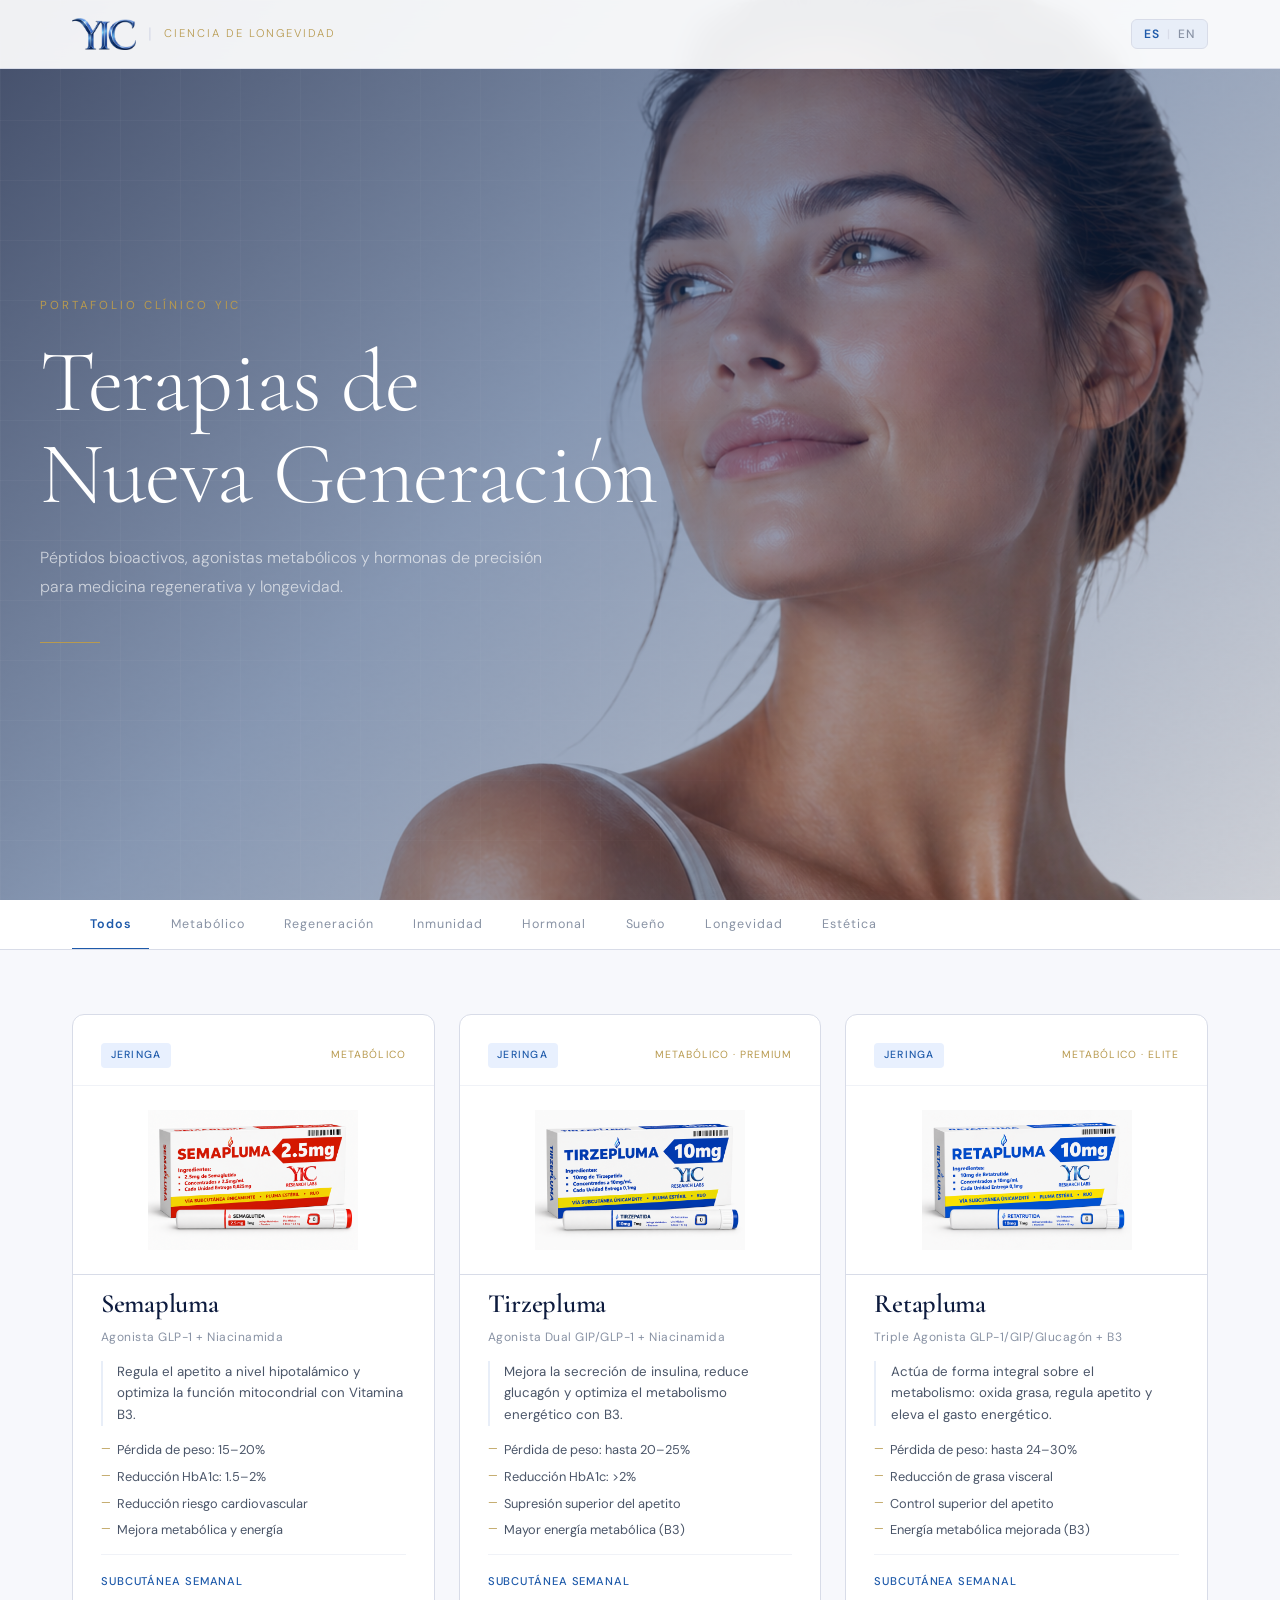
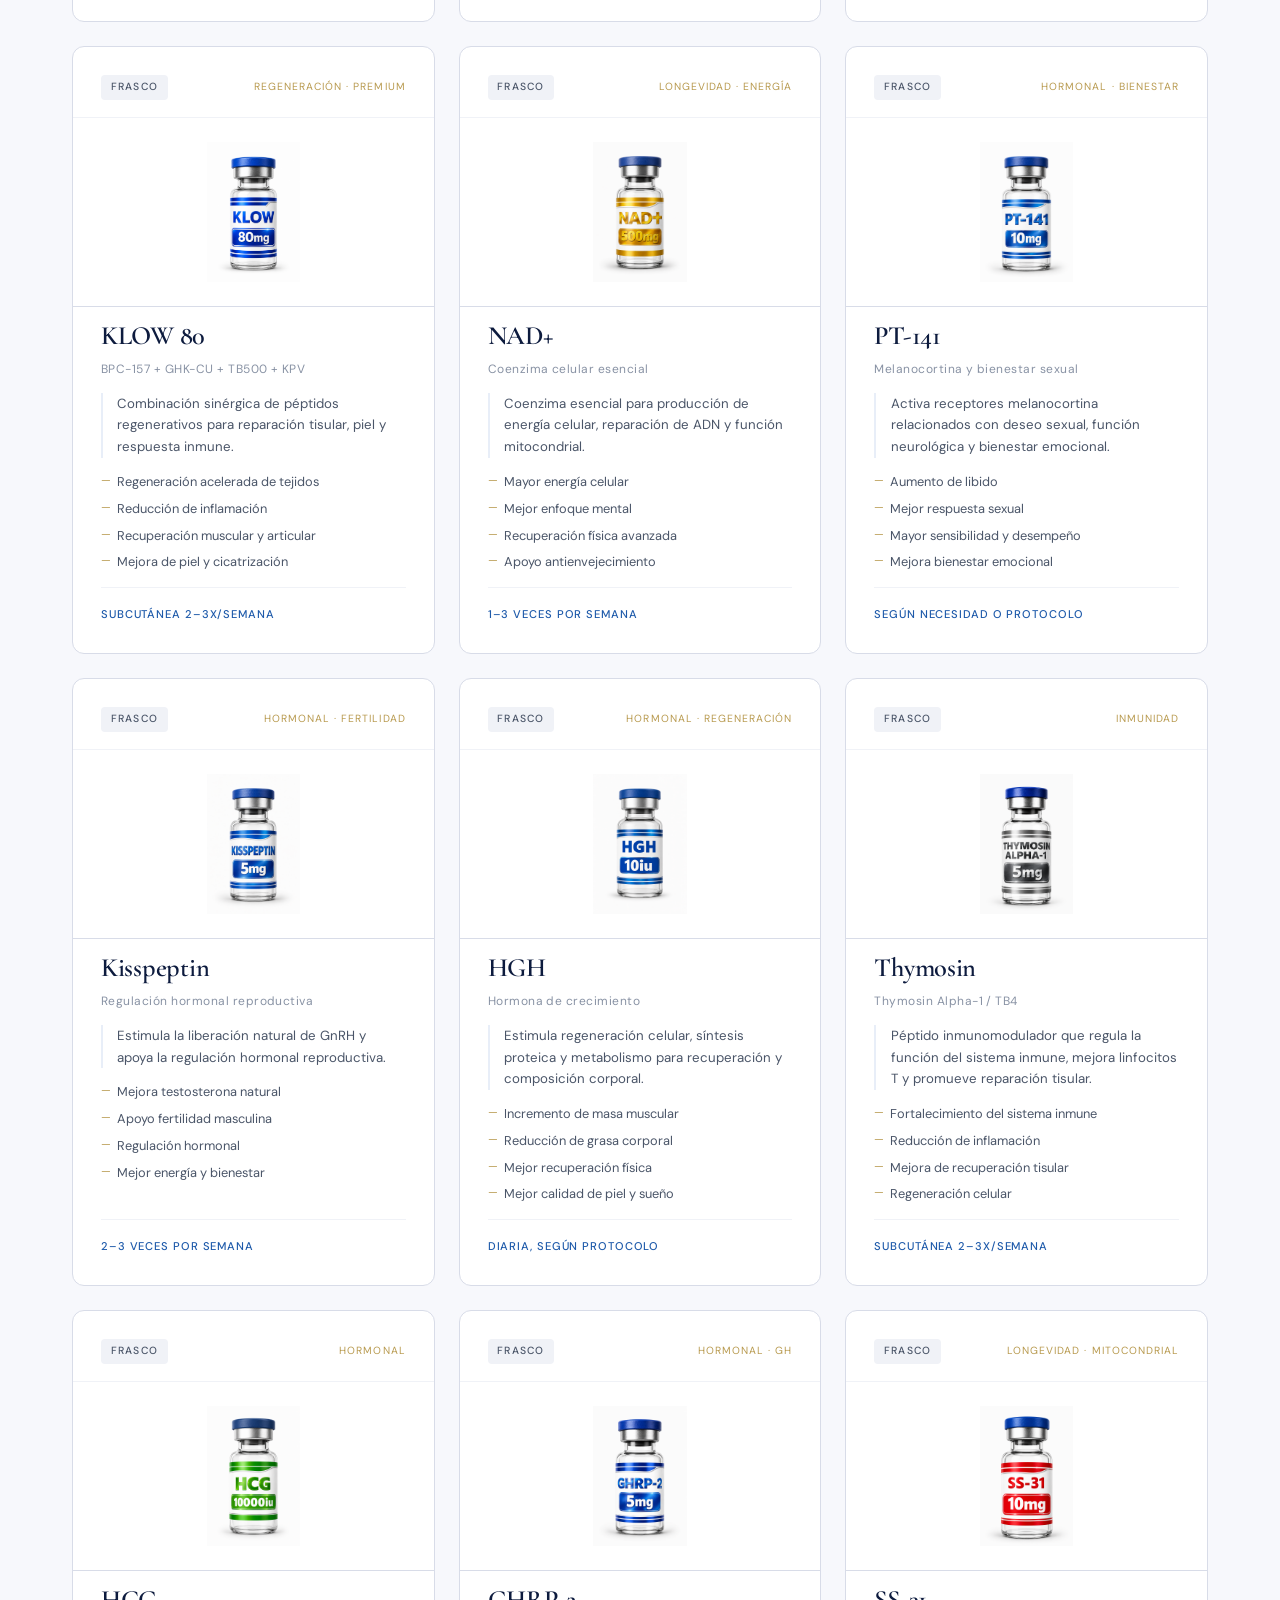
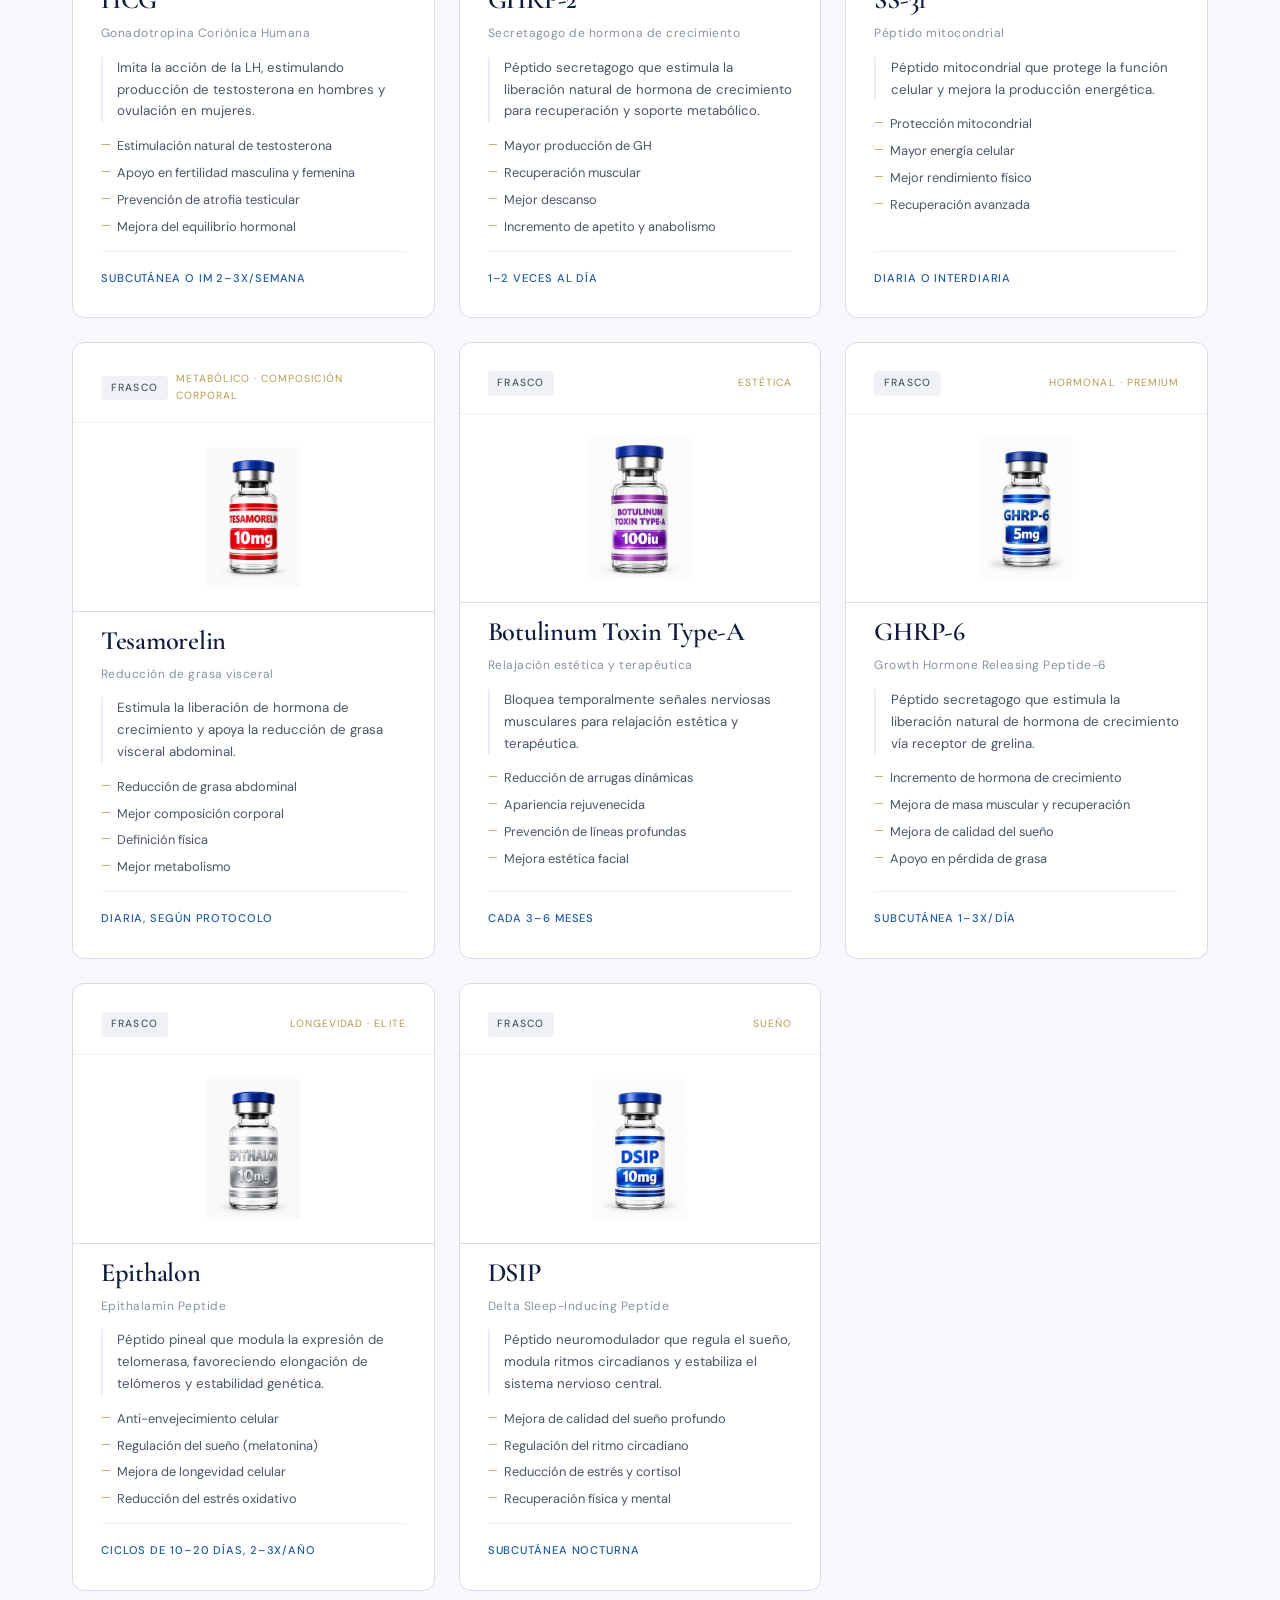
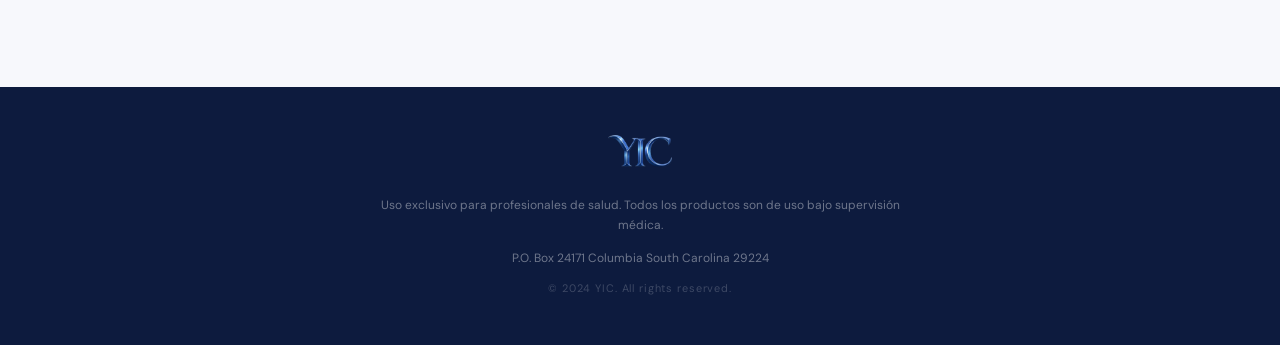
==== commit efad8b8d: "nuevos productos segunda parte" ====
--- a/index.html
+++ b/index.html
@@ -306,7 +306,99 @@
         </div>
       </article>
 
-      <!-- 11. GHRP-6 -->
+      <!-- 11. GHRP-2 -->
+      <article class="card" data-category="hormonal">
+        <div class="card-header">
+          <span class="card-format vial" data-es="Frasco" data-en="Vial">Frasco</span>
+          <span class="card-category" data-es="Hormonal · GH" data-en="Hormonal · GH">Hormonal · GH</span>
+        </div>
+        <div class="card-image">
+          <img src="./images/ghrp-2.png" alt="GHRP-2" loading="lazy">
+        </div>
+        <h2 class="card-name">GHRP-2</h2>
+        <p class="card-subtitle" data-es="Secretagogo de hormona de crecimiento" data-en="Growth hormone secretagogue">Secretagogo de hormona de crecimiento</p>
+        <p class="card-mechanism" data-es="Péptido secretagogo que estimula la liberación natural de hormona de crecimiento para recuperación y soporte metabólico." data-en="Secretagogue peptide that stimulates natural growth hormone release for recovery and metabolic support.">Péptido secretagogo que estimula la liberación natural de hormona de crecimiento para recuperación y soporte metabólico.</p>
+        <ul class="card-benefits">
+          <li data-es="Mayor producción de GH" data-en="Greater GH production">Mayor producción de GH</li>
+          <li data-es="Recuperación muscular" data-en="Muscle recovery">Recuperación muscular</li>
+          <li data-es="Mejor descanso" data-en="Improved rest">Mejor descanso</li>
+          <li data-es="Incremento de apetito y anabolismo" data-en="Increased appetite and anabolism">Incremento de apetito y anabolismo</li>
+        </ul>
+        <div class="card-footer">
+          <span class="card-admin" data-es="1–2 veces al día" data-en="1–2 times daily">1–2 veces al día</span>
+        </div>
+      </article>
+
+      <!-- 12. SS-31 -->
+      <article class="card" data-category="longevidad">
+        <div class="card-header">
+          <span class="card-format vial" data-es="Frasco" data-en="Vial">Frasco</span>
+          <span class="card-category" data-es="Longevidad · Mitocondrial" data-en="Longevity · Mitochondrial">Longevidad · Mitocondrial</span>
+        </div>
+        <div class="card-image">
+          <img src="./images/ss-31.png" alt="SS-31" loading="lazy">
+        </div>
+        <h2 class="card-name">SS-31</h2>
+        <p class="card-subtitle" data-es="Péptido mitocondrial" data-en="Mitochondrial peptide">Péptido mitocondrial</p>
+        <p class="card-mechanism" data-es="Péptido mitocondrial que protege la función celular y mejora la producción energética." data-en="Mitochondrial peptide that protects cellular function and improves energy production.">Péptido mitocondrial que protege la función celular y mejora la producción energética.</p>
+        <ul class="card-benefits">
+          <li data-es="Protección mitocondrial" data-en="Mitochondrial protection">Protección mitocondrial</li>
+          <li data-es="Mayor energía celular" data-en="Greater cellular energy">Mayor energía celular</li>
+          <li data-es="Mejor rendimiento físico" data-en="Improved physical performance">Mejor rendimiento físico</li>
+          <li data-es="Recuperación avanzada" data-en="Advanced recovery">Recuperación avanzada</li>
+        </ul>
+        <div class="card-footer">
+          <span class="card-admin" data-es="Diaria o interdiaria" data-en="Daily or every other day">Diaria o interdiaria</span>
+        </div>
+      </article>
+
+      <!-- 13. Tesamorelin -->
+      <article class="card" data-category="metabolico">
+        <div class="card-header">
+          <span class="card-format vial" data-es="Frasco" data-en="Vial">Frasco</span>
+          <span class="card-category" data-es="Metabólico · Composición corporal" data-en="Metabolic · Body composition">Metabólico · Composición corporal</span>
+        </div>
+        <div class="card-image">
+          <img src="./images/tesamorelin.png" alt="Tesamorelin" loading="lazy">
+        </div>
+        <h2 class="card-name">Tesamorelin</h2>
+        <p class="card-subtitle" data-es="Reducción de grasa visceral" data-en="Visceral fat reduction">Reducción de grasa visceral</p>
+        <p class="card-mechanism" data-es="Estimula la liberación de hormona de crecimiento y apoya la reducción de grasa visceral abdominal." data-en="Stimulates growth hormone release and supports abdominal visceral fat reduction.">Estimula la liberación de hormona de crecimiento y apoya la reducción de grasa visceral abdominal.</p>
+        <ul class="card-benefits">
+          <li data-es="Reducción de grasa abdominal" data-en="Abdominal fat reduction">Reducción de grasa abdominal</li>
+          <li data-es="Mejor composición corporal" data-en="Improved body composition">Mejor composición corporal</li>
+          <li data-es="Definición física" data-en="Physical definition">Definición física</li>
+          <li data-es="Mejor metabolismo" data-en="Improved metabolism">Mejor metabolismo</li>
+        </ul>
+        <div class="card-footer">
+          <span class="card-admin" data-es="Diaria, según protocolo" data-en="Daily, by protocol">Diaria, según protocolo</span>
+        </div>
+      </article>
+
+      <!-- 14. Botulinum Toxin Type-A -->
+      <article class="card" data-category="estetica">
+        <div class="card-header">
+          <span class="card-format vial" data-es="Frasco" data-en="Vial">Frasco</span>
+          <span class="card-category" data-es="Estética" data-en="Aesthetic">Estética</span>
+        </div>
+        <div class="card-image">
+          <img src="./images/botulinum.png" alt="Botulinum Toxin Type-A" loading="lazy">
+        </div>
+        <h2 class="card-name">Botulinum Toxin Type-A</h2>
+        <p class="card-subtitle" data-es="Relajación estética y terapéutica" data-en="Aesthetic and therapeutic relaxation">Relajación estética y terapéutica</p>
+        <p class="card-mechanism" data-es="Bloquea temporalmente señales nerviosas musculares para relajación estética y terapéutica." data-en="Temporarily blocks muscular nerve signals for aesthetic and therapeutic relaxation.">Bloquea temporalmente señales nerviosas musculares para relajación estética y terapéutica.</p>
+        <ul class="card-benefits">
+          <li data-es="Reducción de arrugas dinámicas" data-en="Dynamic wrinkle reduction">Reducción de arrugas dinámicas</li>
+          <li data-es="Apariencia rejuvenecida" data-en="Rejuvenated appearance">Apariencia rejuvenecida</li>
+          <li data-es="Prevención de líneas profundas" data-en="Prevention of deep lines">Prevención de líneas profundas</li>
+          <li data-es="Mejora estética facial" data-en="Improved facial aesthetics">Mejora estética facial</li>
+        </ul>
+        <div class="card-footer">
+          <span class="card-admin" data-es="Cada 3–6 meses" data-en="Every 3–6 months">Cada 3–6 meses</span>
+        </div>
+      </article>
+
+      <!-- 15. GHRP-6 -->
       <article class="card" data-category="hormonal">
         <div class="card-header">
           <span class="card-format vial" data-es="Frasco" data-en="Vial">Frasco</span>
@@ -329,7 +421,7 @@
         </div>
       </article>
 
-      <!-- 12. Epithalon -->
+      <!-- 16. Epithalon -->
       <article class="card" data-category="longevidad">
         <div class="card-header">
           <span class="card-format vial" data-es="Frasco" data-en="Vial">Frasco</span>
@@ -352,7 +444,7 @@
         </div>
       </article>
 
-      <!-- 13. DSIP -->
+      <!-- 17. DSIP -->
       <article class="card" data-category="sueno">
         <div class="card-header">
           <span class="card-format vial" data-es="Frasco" data-en="Vial">Frasco</span>
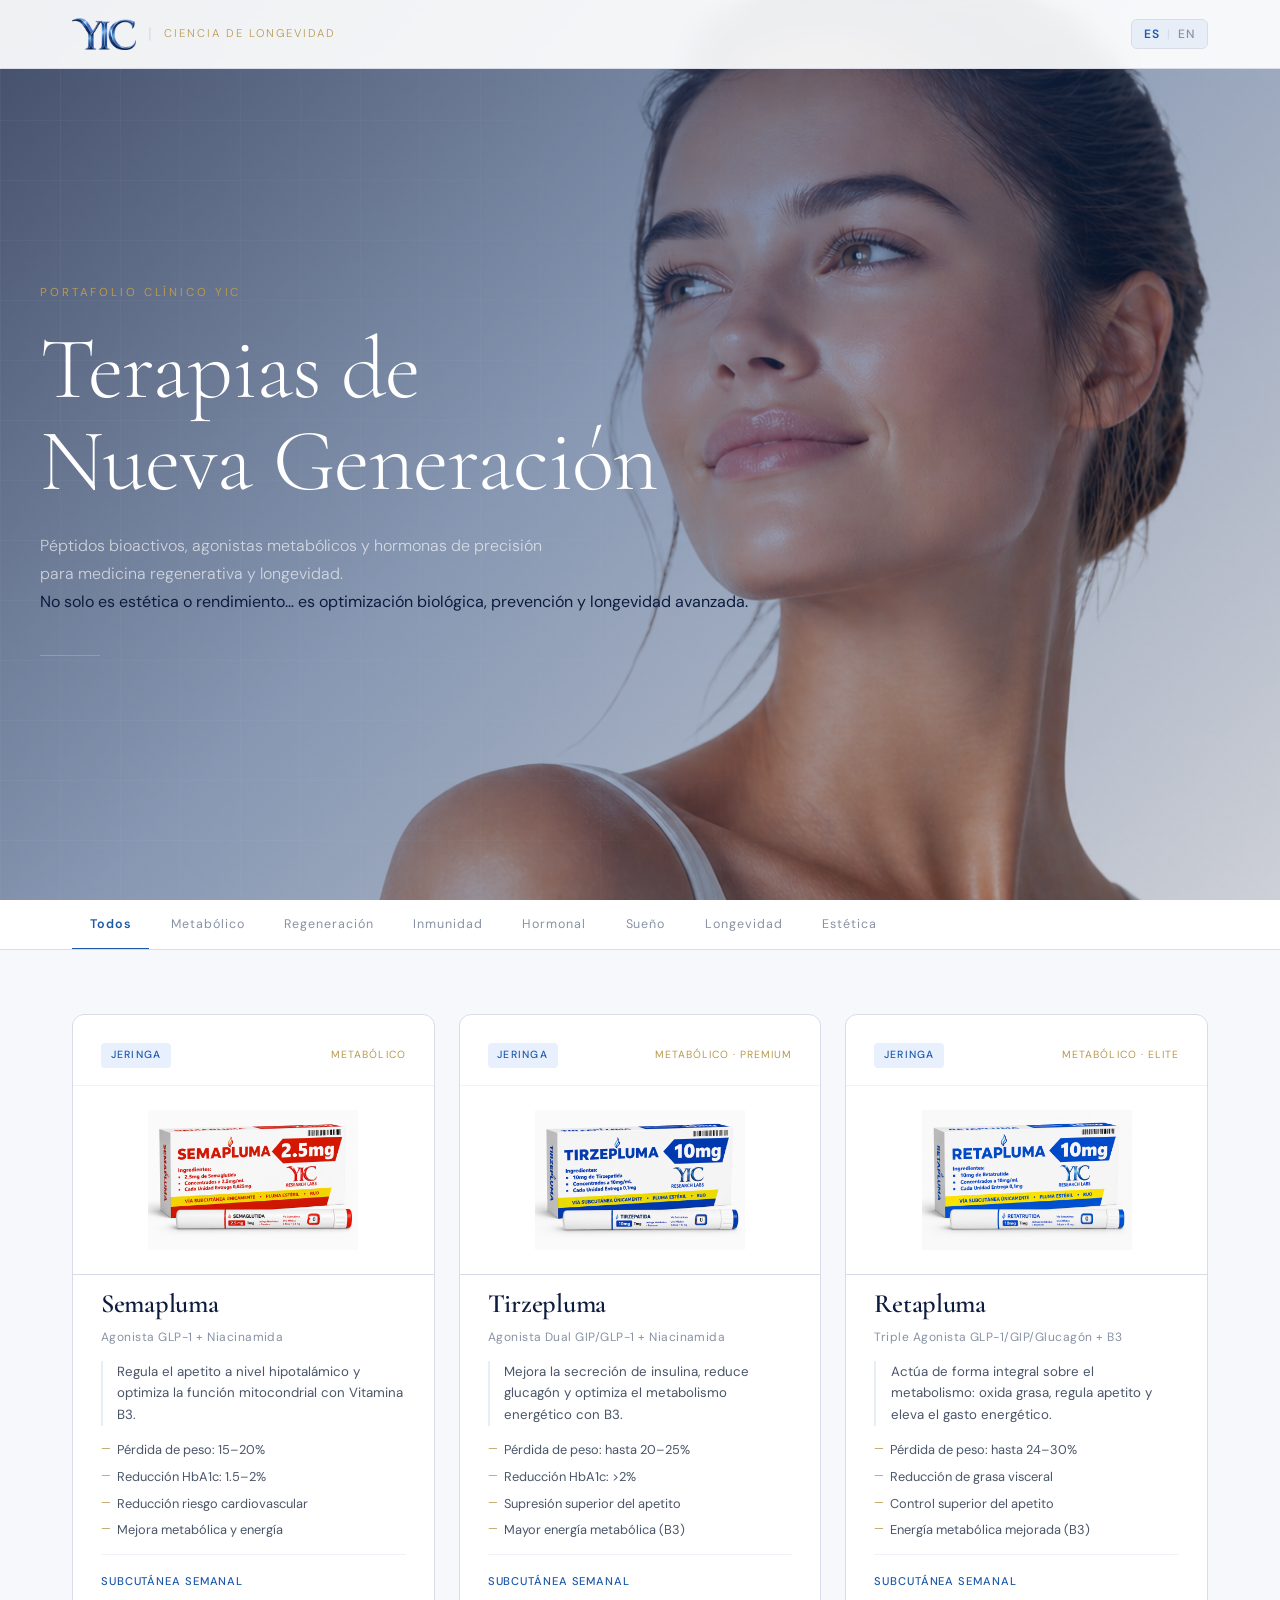
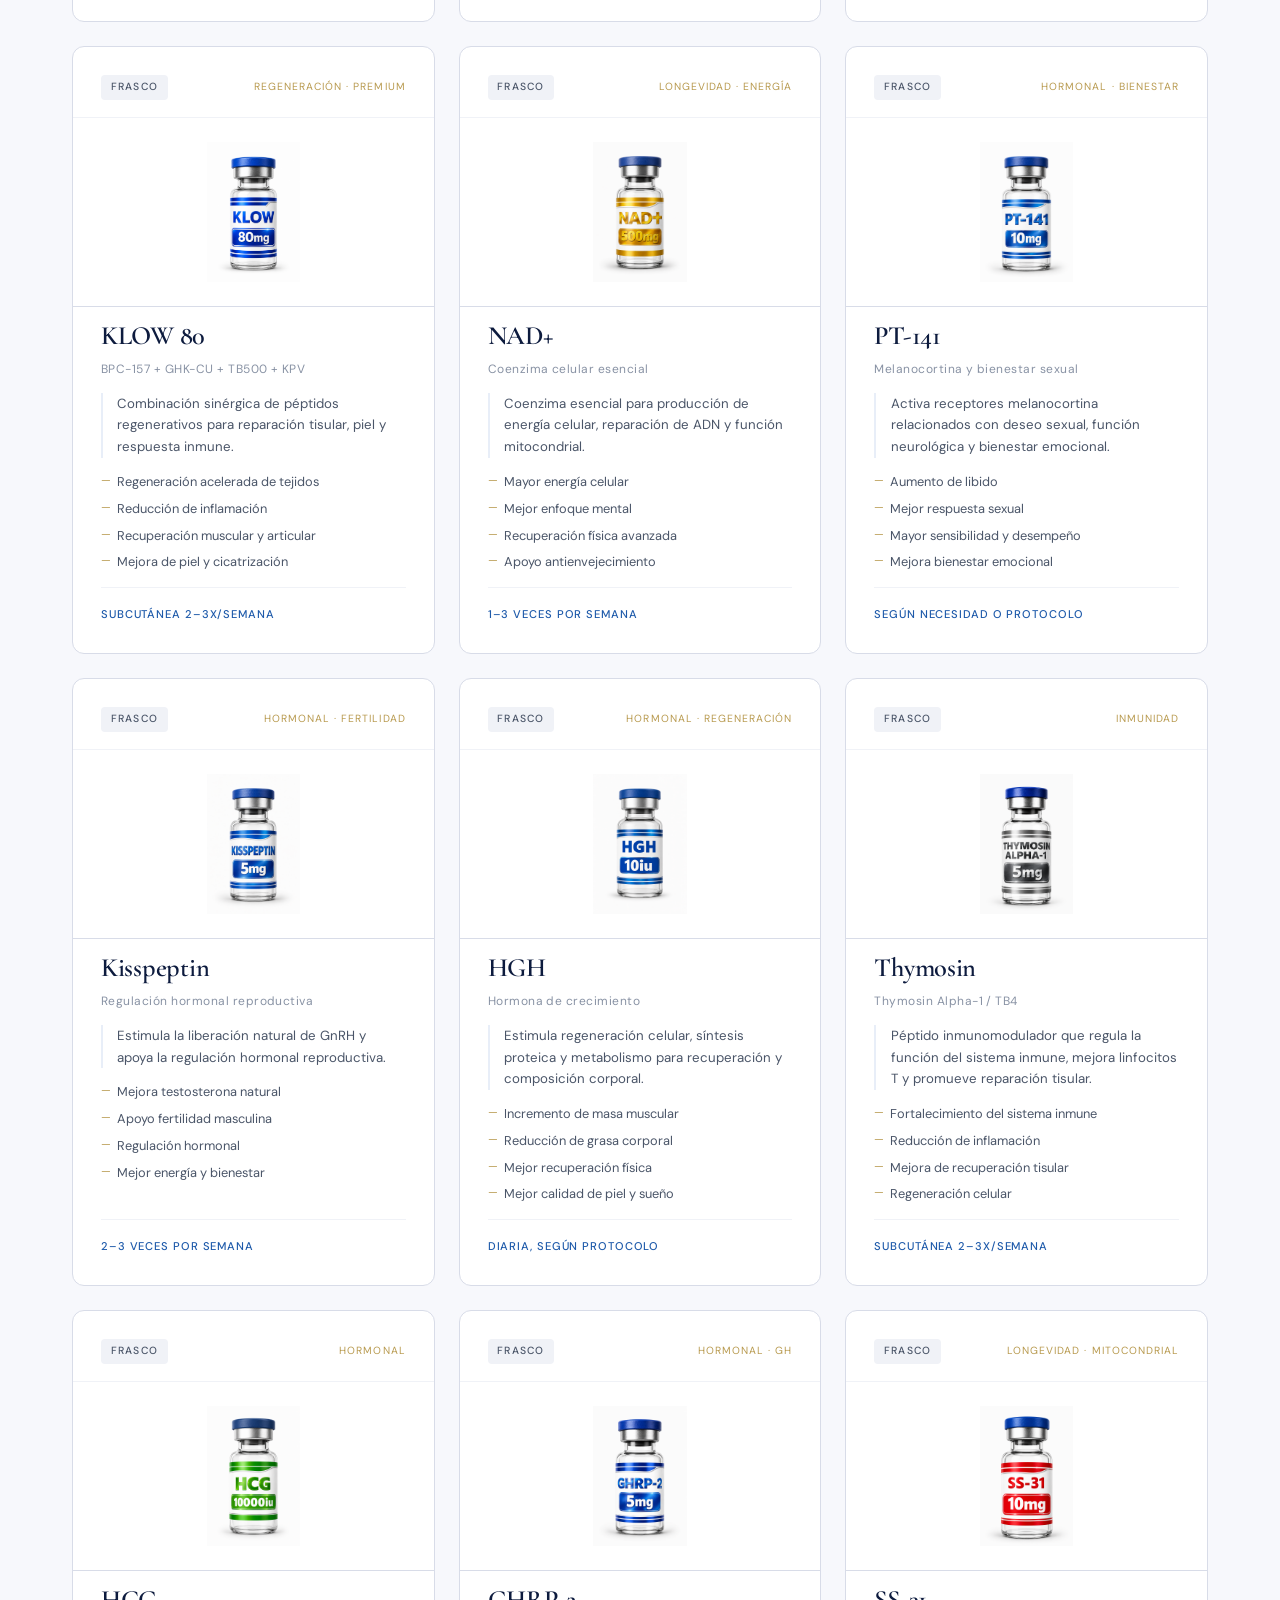
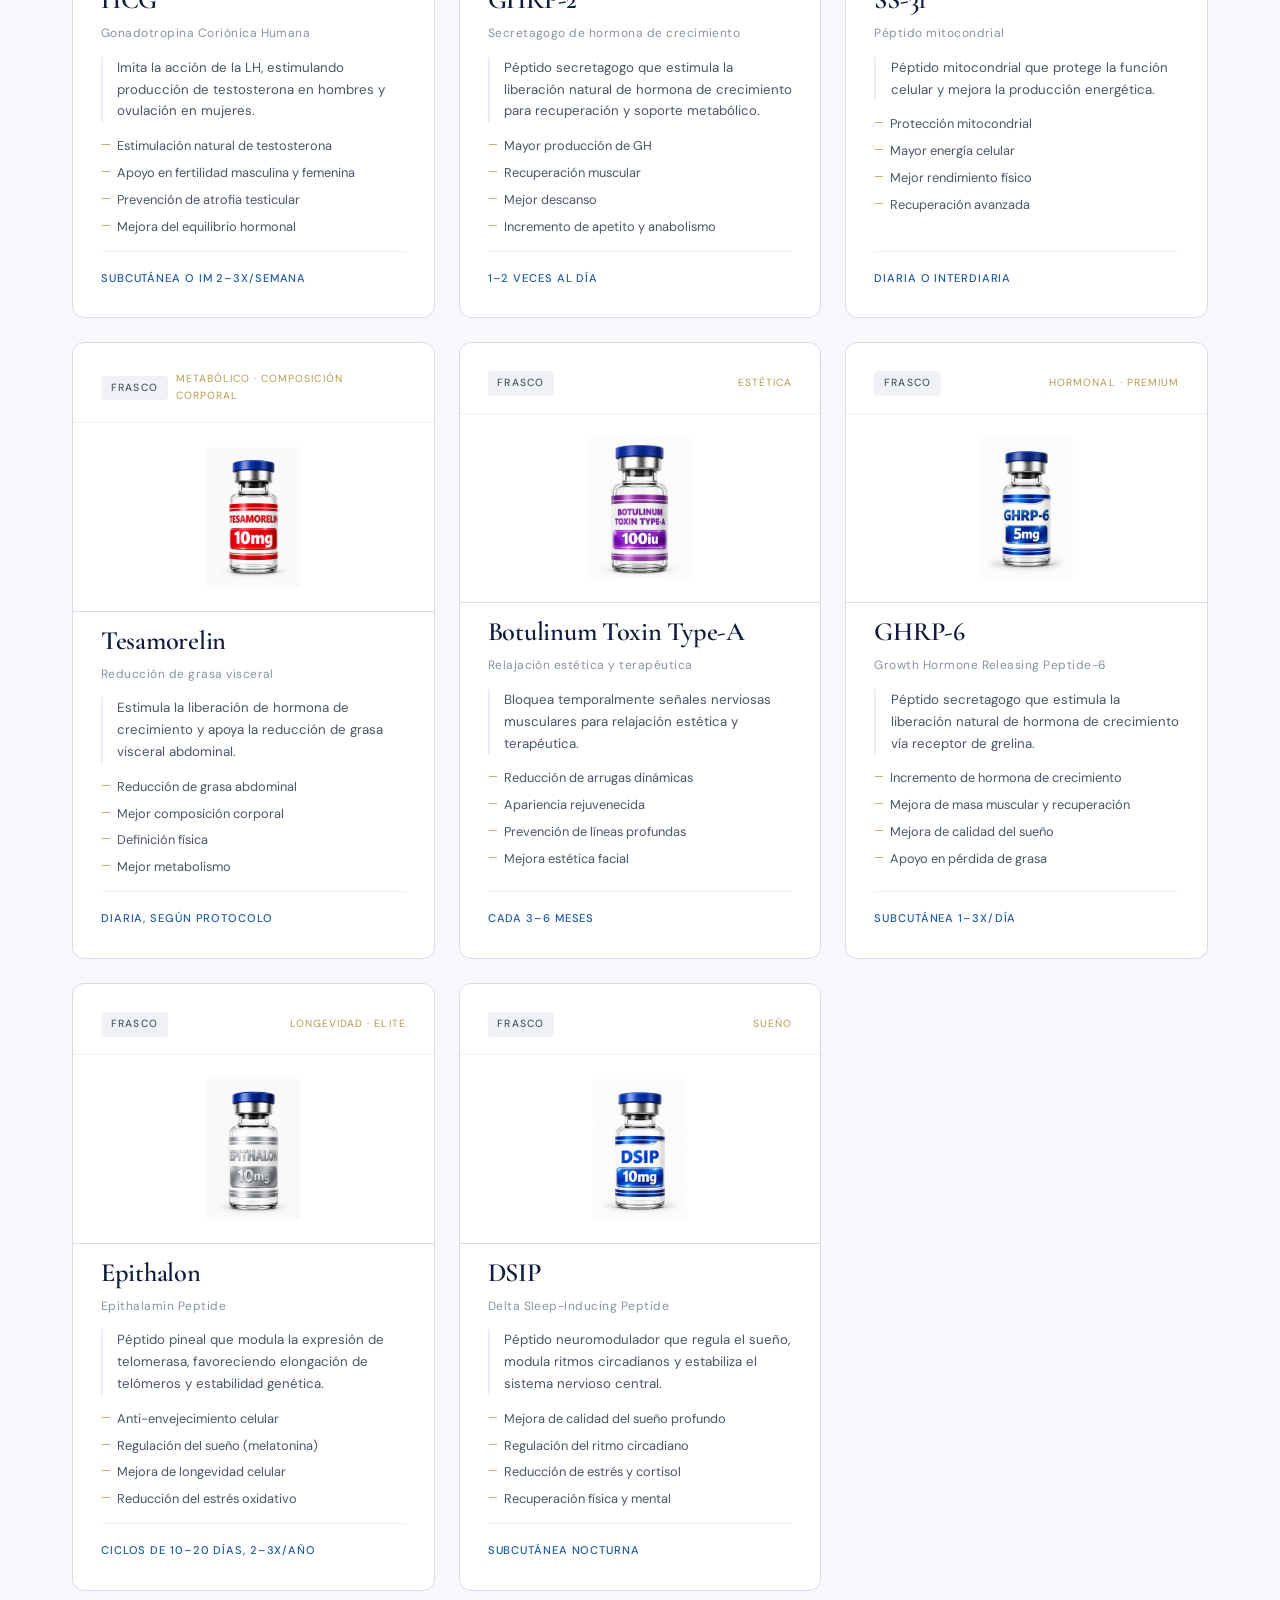
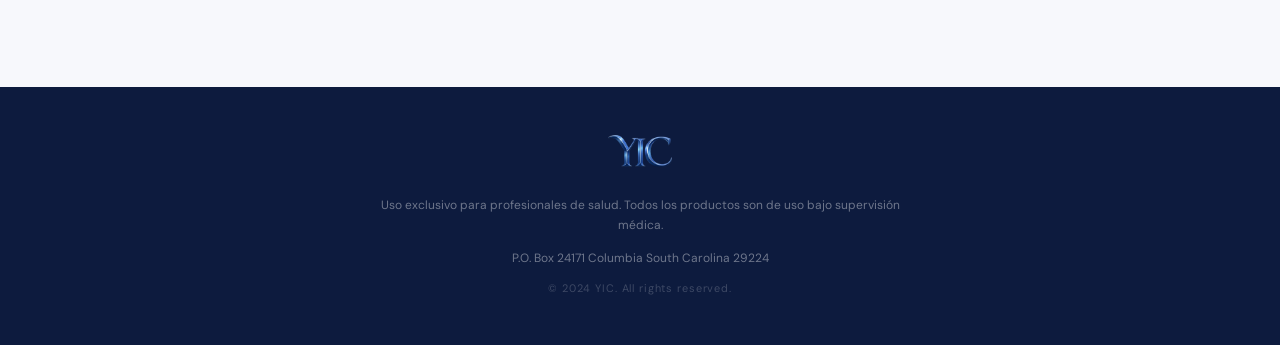
==== commit 83e50acb: "Cambios en hero-message y adición de comentarios para nuevas tarjetas en index.html. Ignorar cambios" ====
--- a/index.html
+++ b/index.html
@@ -53,6 +53,11 @@
       <p class="hero-eyebrow" data-es="Portafolio Clínico YIC" data-en="YIC Clinical Portfolio">Portafolio Clínico YIC</p>
       <h1 class="hero-title" data-es="Terapias de<br>Nueva Generación" data-en="Next-Generation<br>Therapies">Terapias de<br>Nueva Generación</h1>
       <p class="hero-sub" data-es="Péptidos bioactivos, agonistas metabólicos y hormonas de precisión para medicina regenerativa y longevidad." data-en="Bioactive peptides, metabolic agonists, and precision hormones for regenerative medicine and longevity.">Péptidos bioactivos, agonistas metabólicos y hormonas de precisión para medicina regenerativa y longevidad.</p>
+      <p class="hero-message"
+       data-es="No solo es estética o rendimiento… es optimización biológica, prevención y longevidad avanzada."
+       data-en="Not just aesthetics or performance… it is biological optimization, prevention, and advanced longevity.">
+       No solo es estética o rendimiento… es optimización biológica, prevención y longevidad avanzada.
+      </p>
       <div class="hero-line"></div>
     </div>
     <div class="hero-grid-bg"></div>
--- a/style.css
+++ b/style.css
@@ -177,6 +177,16 @@
   background-size: 60px 60px;
   pointer-events: none;
 
+.hero-message{
+  max-width: 560px;
+  margin-top: 24px;
+  font-size: 1rem;
+  line-height: 1.7;
+  color: rgba(255,255,255,0.88);
+  font-weight: 300;
+  letter-spacing: 0.2px;
+}
+
   /* DESVANECIDO */
   mask-image: linear-gradient(
   to right,
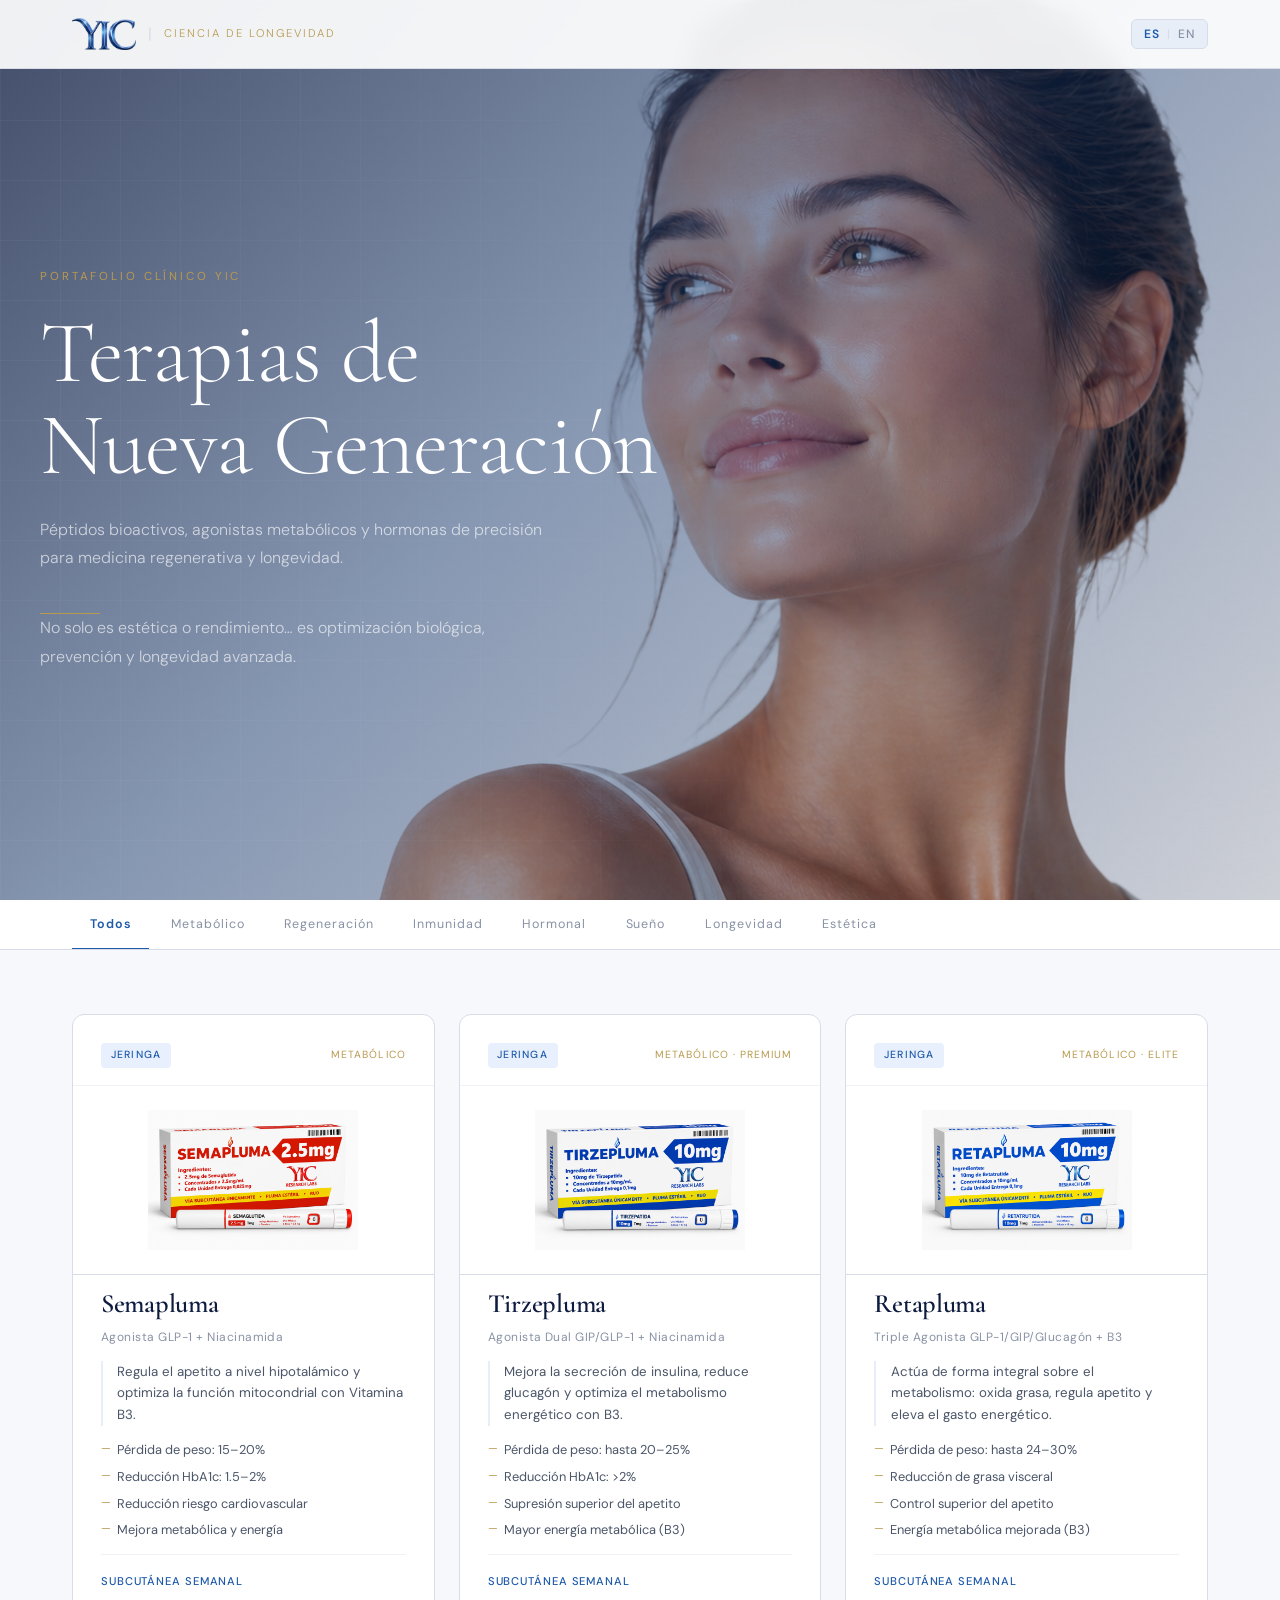
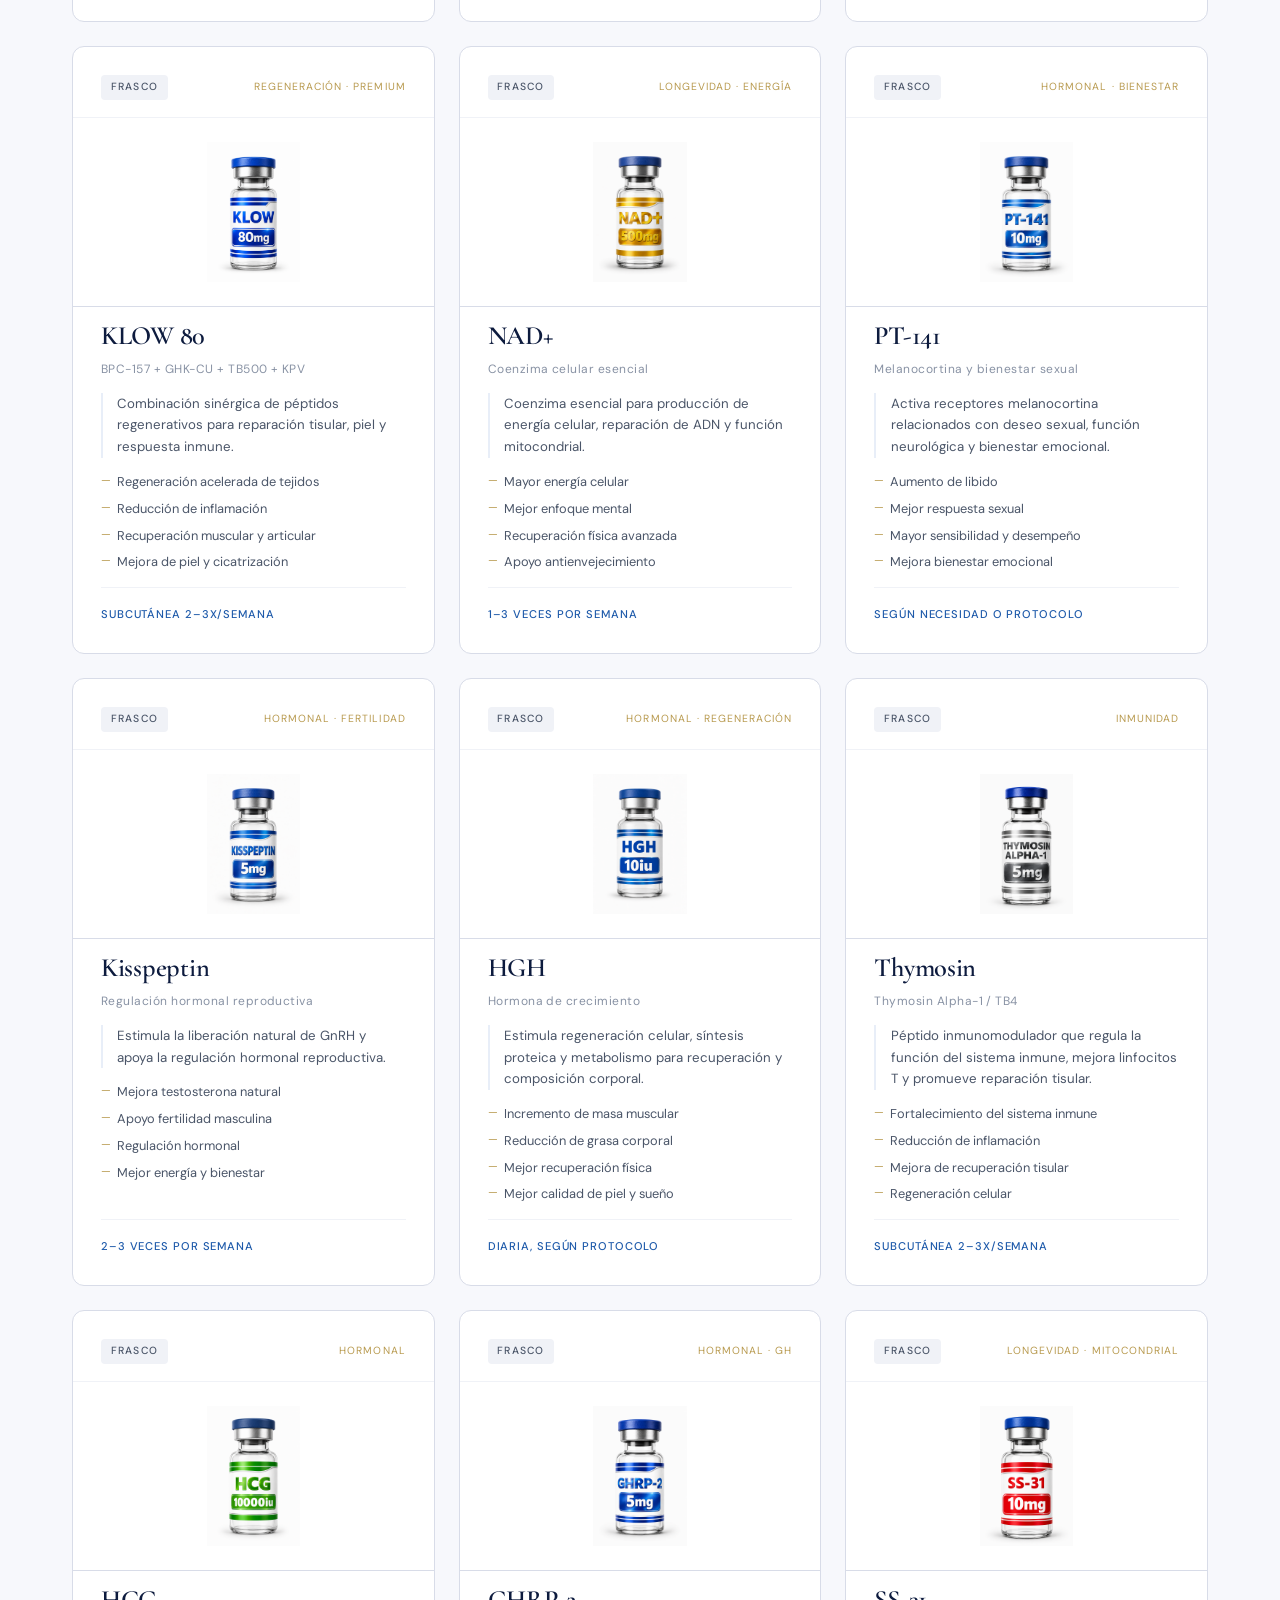
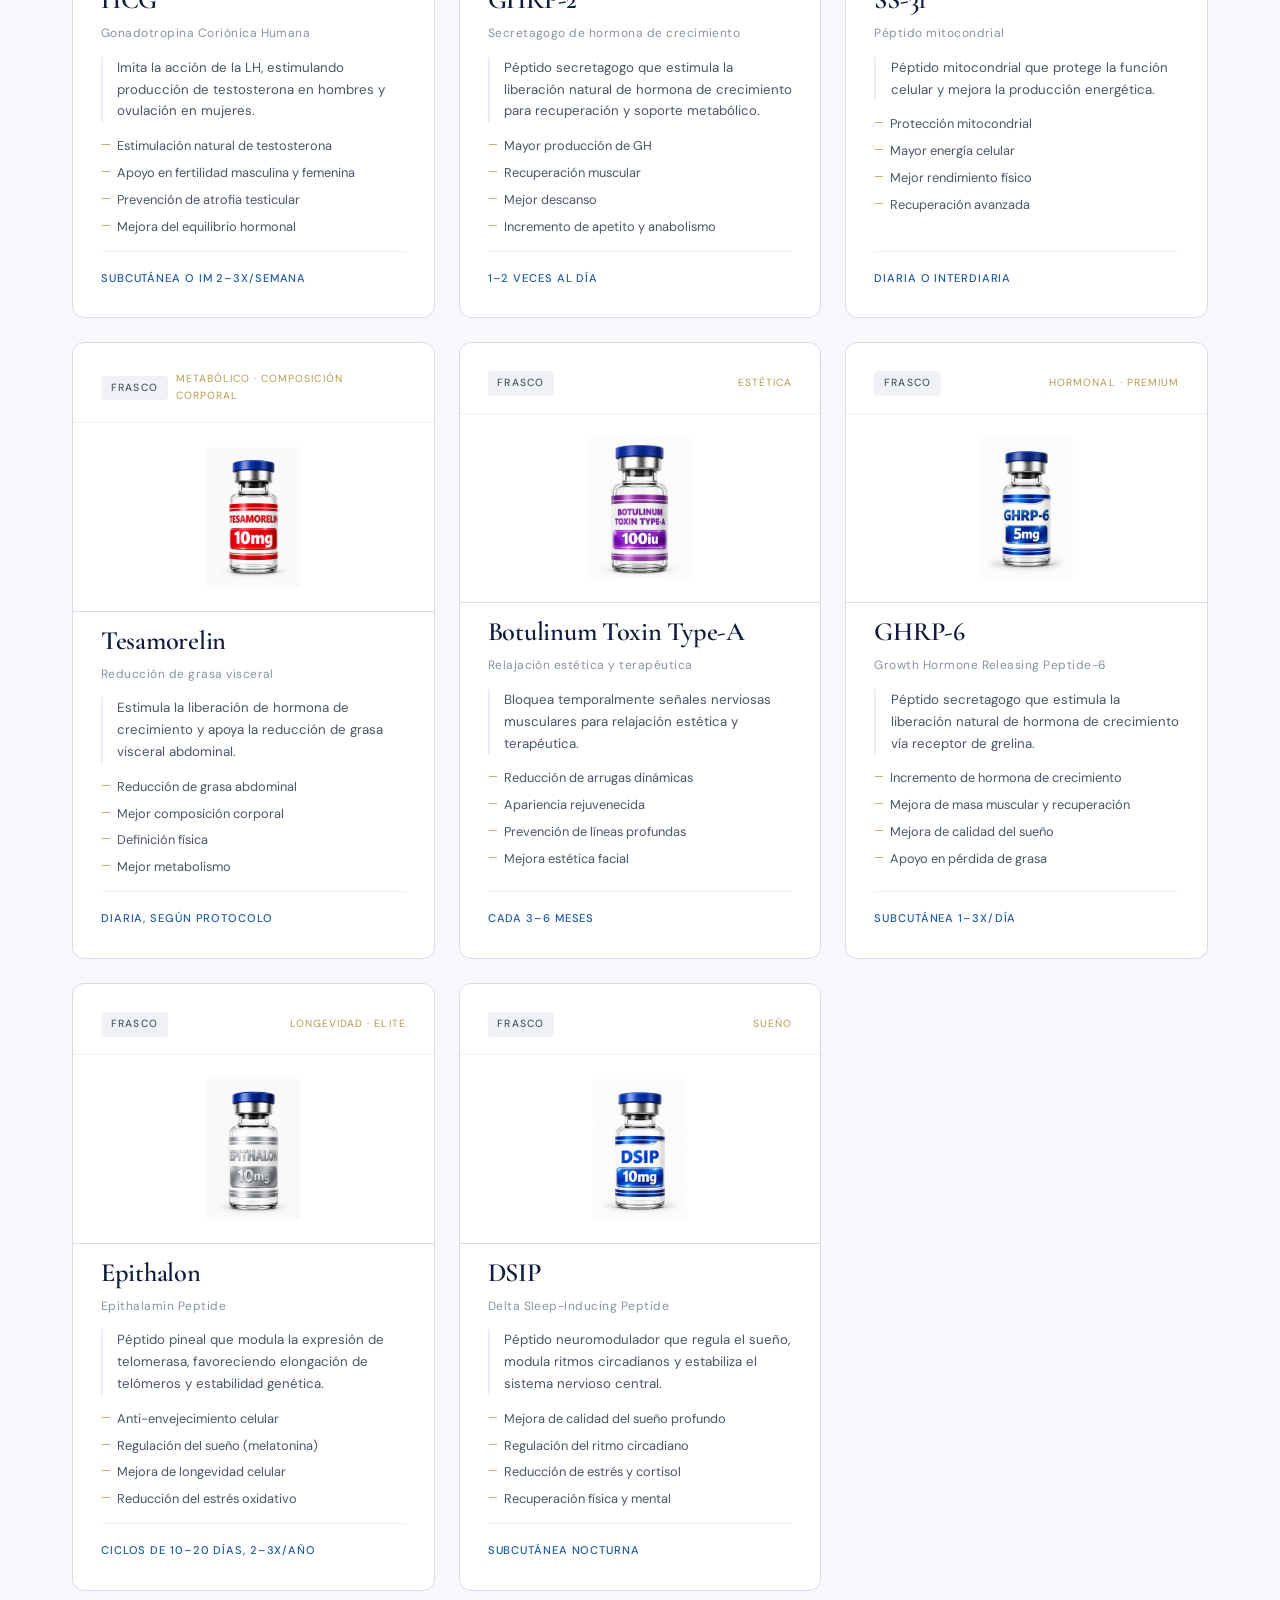
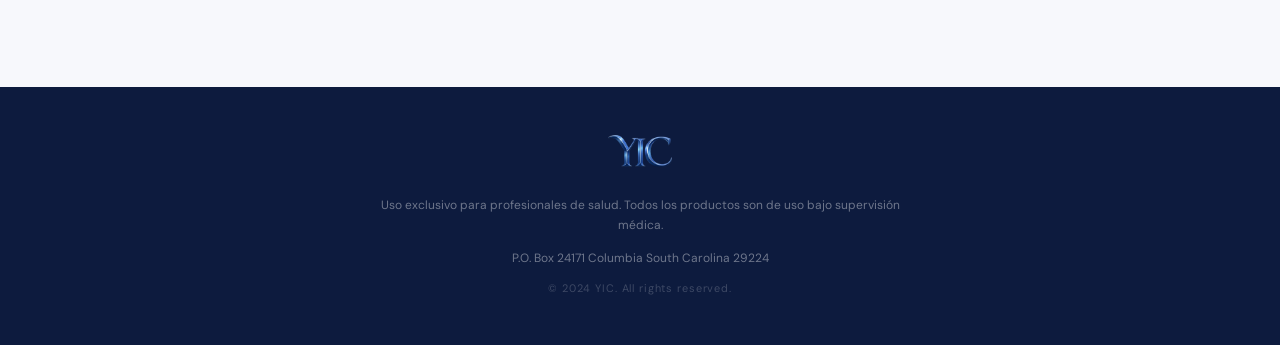
==== commit 1b6e0078: "mejoras de hero" ====
--- a/index.html
+++ b/index.html
@@ -53,12 +53,12 @@
       <p class="hero-eyebrow" data-es="Portafolio Clínico YIC" data-en="YIC Clinical Portfolio">Portafolio Clínico YIC</p>
       <h1 class="hero-title" data-es="Terapias de<br>Nueva Generación" data-en="Next-Generation<br>Therapies">Terapias de<br>Nueva Generación</h1>
       <p class="hero-sub" data-es="Péptidos bioactivos, agonistas metabólicos y hormonas de precisión para medicina regenerativa y longevidad." data-en="Bioactive peptides, metabolic agonists, and precision hormones for regenerative medicine and longevity.">Péptidos bioactivos, agonistas metabólicos y hormonas de precisión para medicina regenerativa y longevidad.</p>
+      <div class="hero-line"></div>
       <p class="hero-message"
        data-es="No solo es estética o rendimiento… es optimización biológica, prevención y longevidad avanzada."
        data-en="Not just aesthetics or performance… it is biological optimization, prevention, and advanced longevity.">
        No solo es estética o rendimiento… es optimización biológica, prevención y longevidad avanzada.
       </p>
-      <div class="hero-line"></div>
     </div>
     <div class="hero-grid-bg"></div>
   </section>
--- a/style.css
+++ b/style.css
@@ -177,16 +177,6 @@
   background-size: 60px 60px;
   pointer-events: none;
 
-.hero-message{
-  max-width: 560px;
-  margin-top: 24px;
-  font-size: 1rem;
-  line-height: 1.7;
-  color: rgba(255,255,255,0.88);
-  font-weight: 300;
-  letter-spacing: 0.2px;
-}
-
   /* DESVANECIDO */
   mask-image: linear-gradient(
   to right,
@@ -269,6 +259,16 @@
   background: var(--gold);
   opacity: 0;
   animation: fadeUp 0.8s ease 0.55s forwards;
+}
+
+.hero-message {
+  font-size: 1rem;
+  font-weight: 300;
+  color: rgba(255, 255, 255, 0.65);
+  max-width: 520px;
+  line-height: 1.8;
+  opacity: 0;
+  animation: fadeUp 0.8s ease 0.4s forwards;
 }
 
 @keyframes fadeUp {
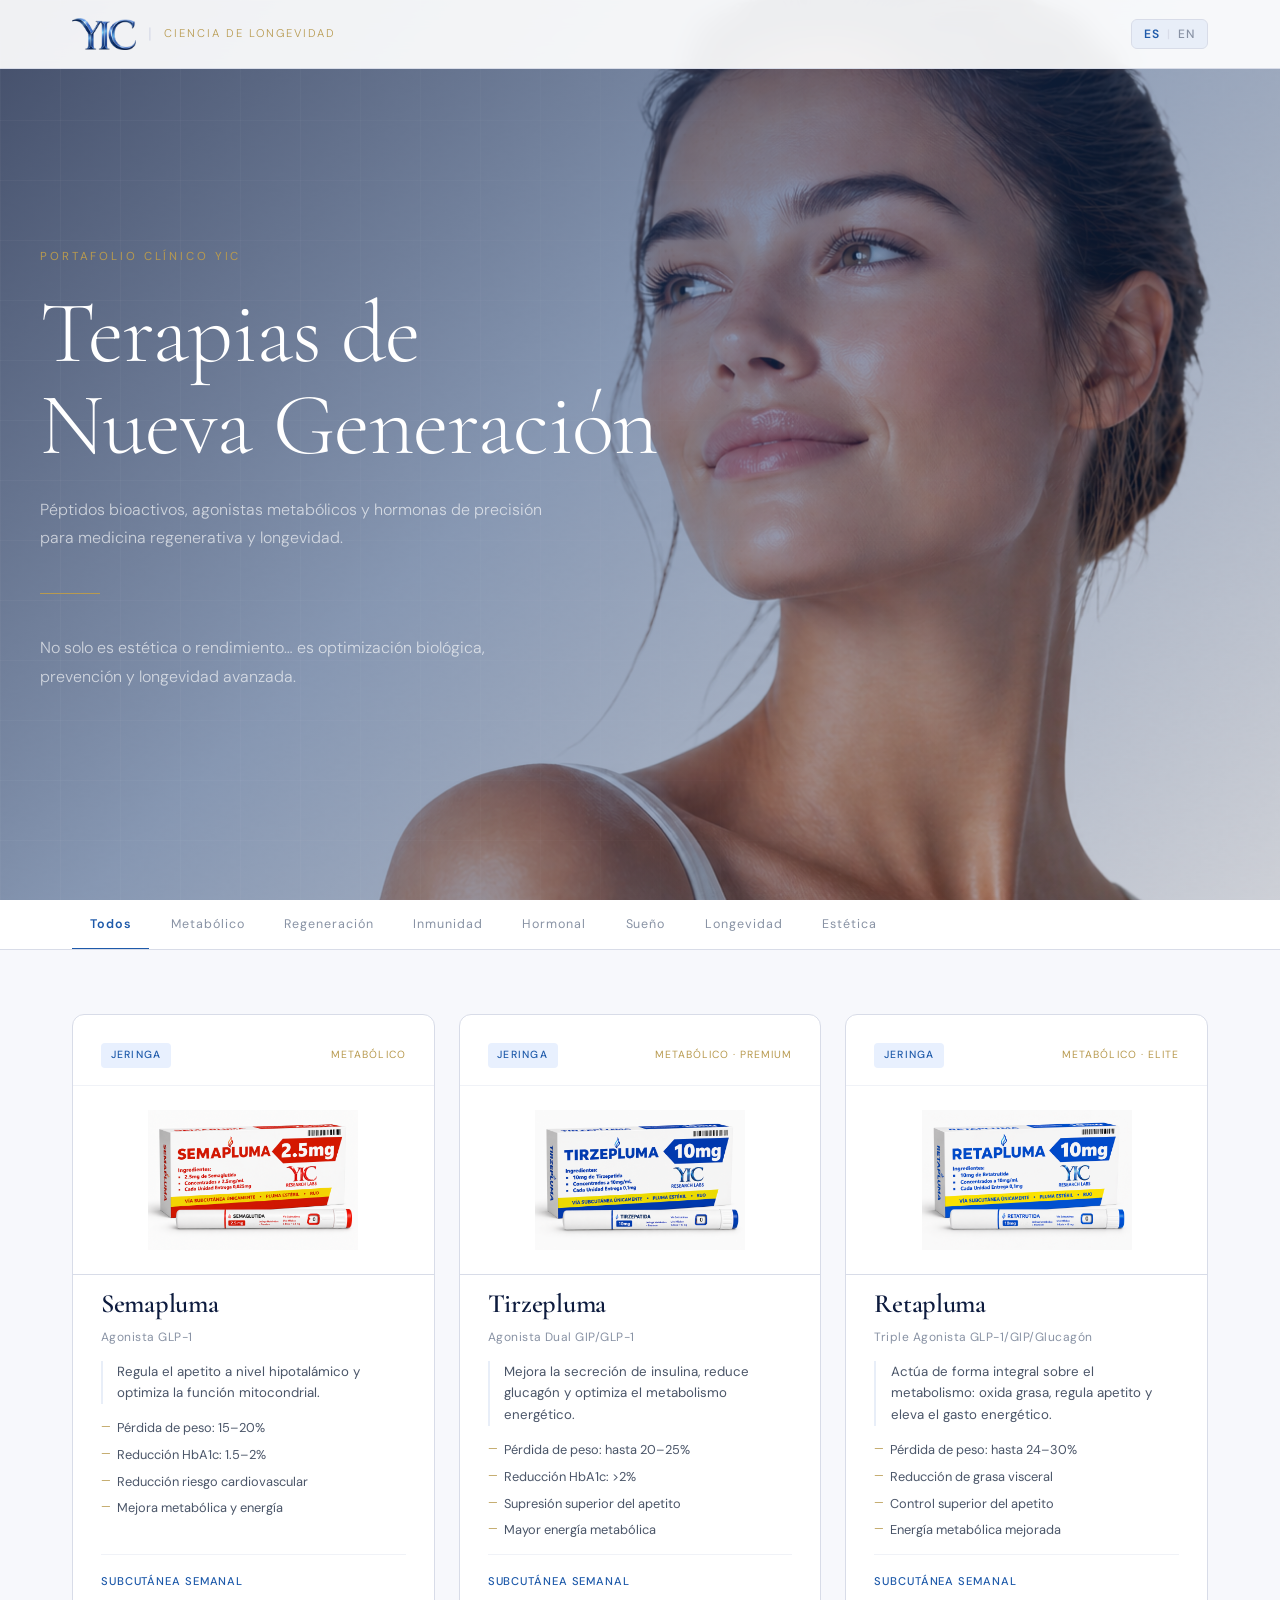
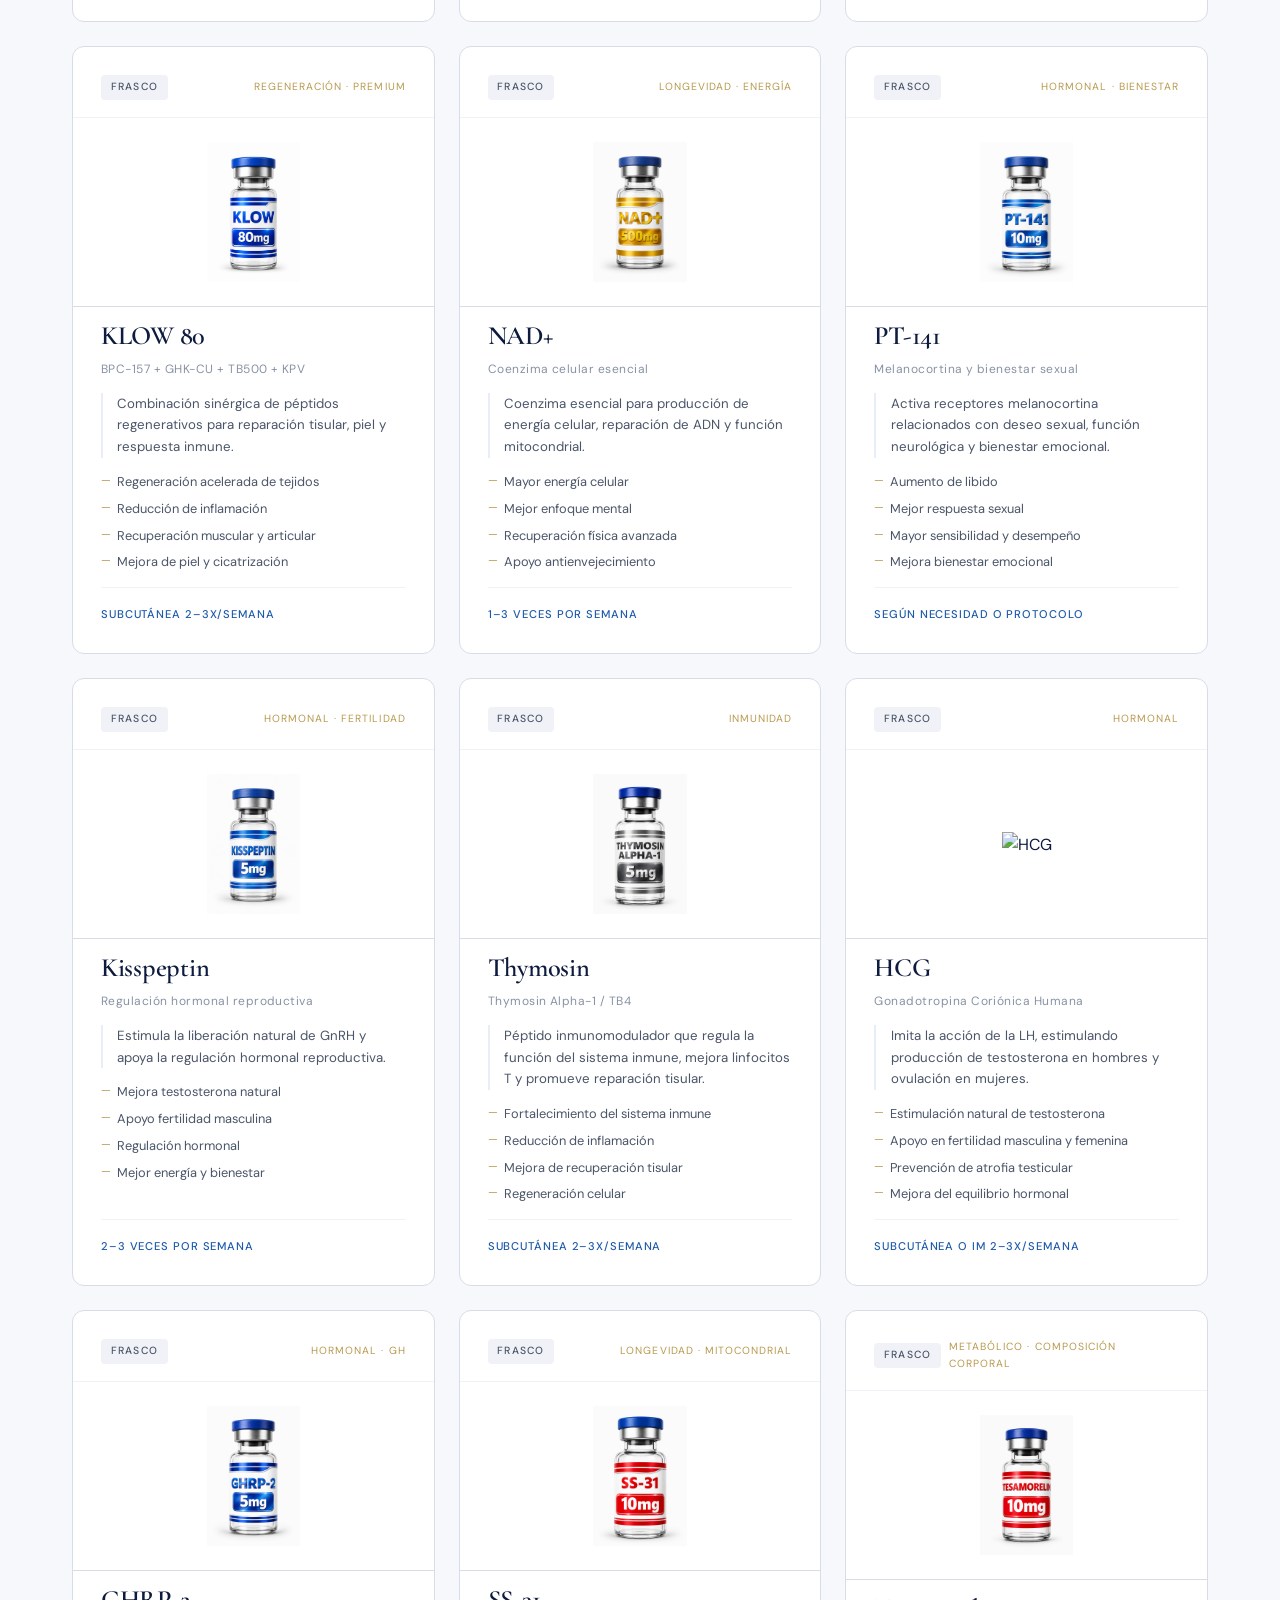
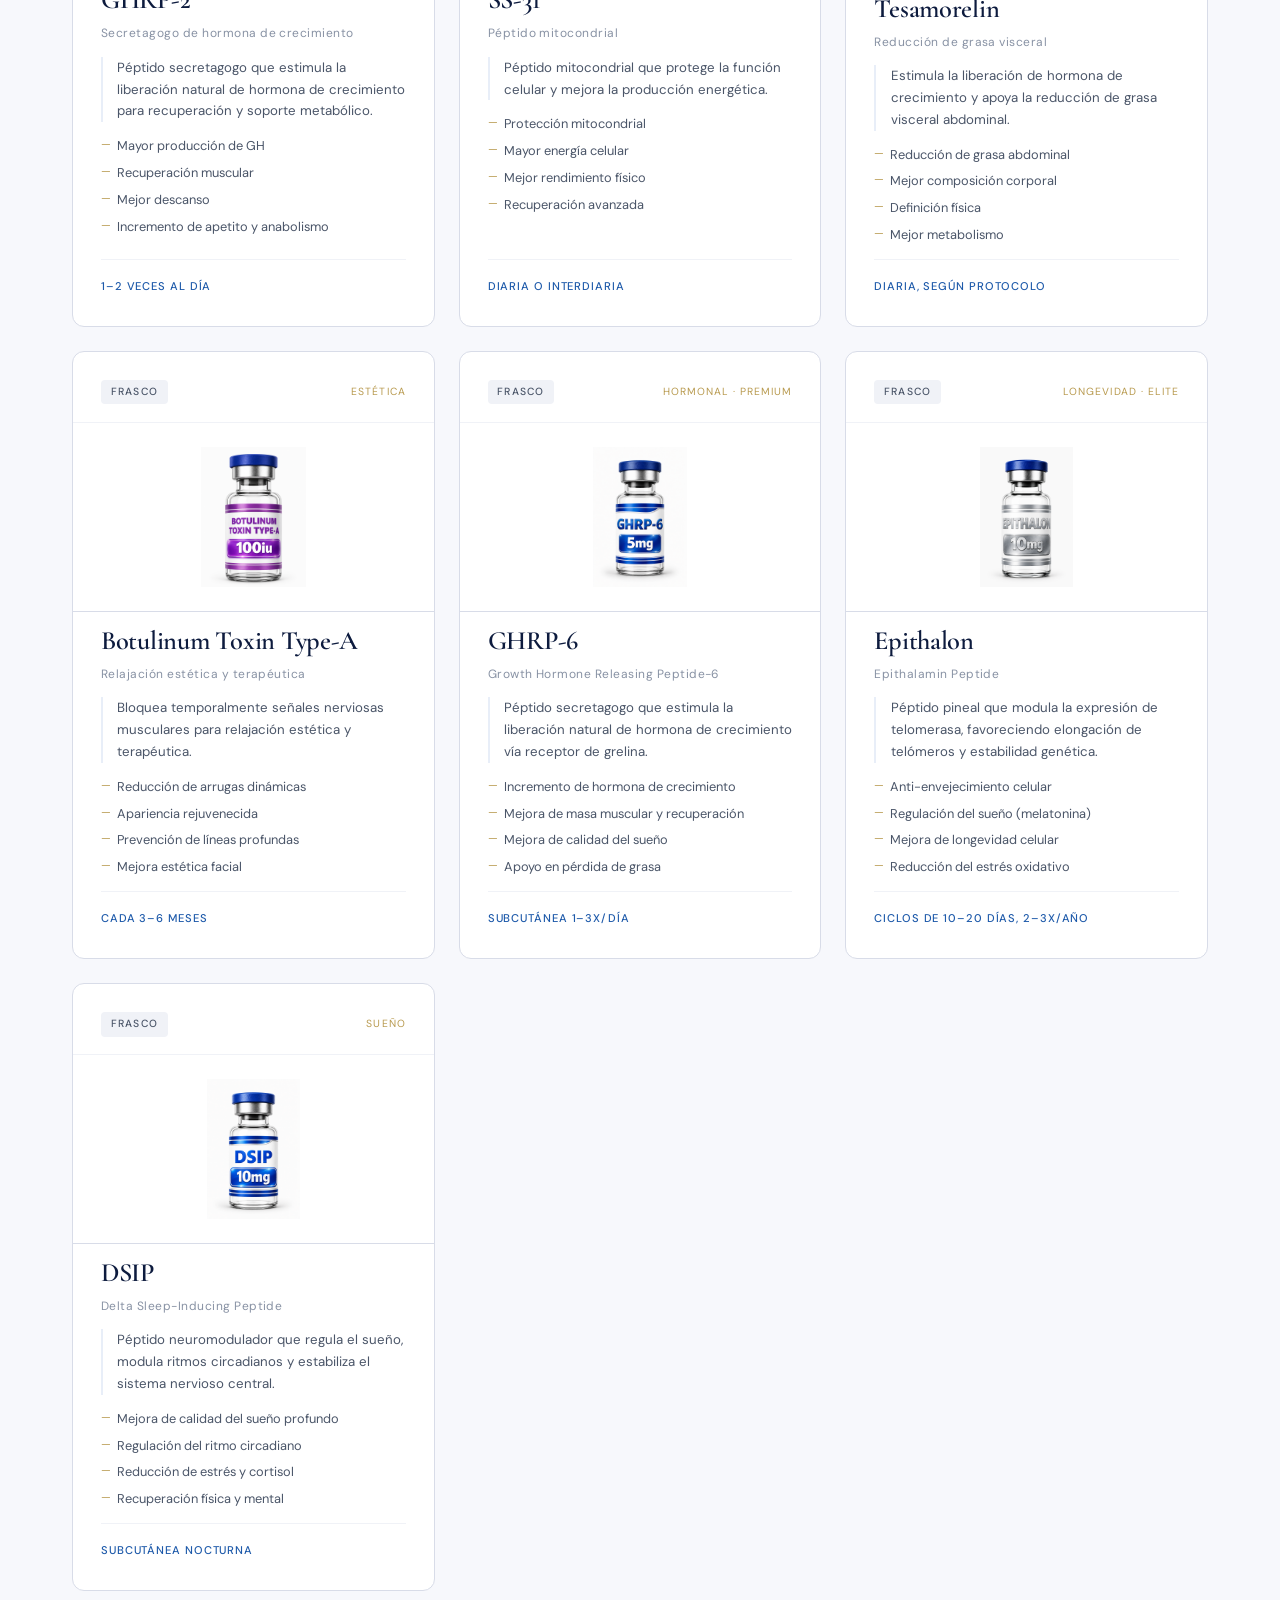
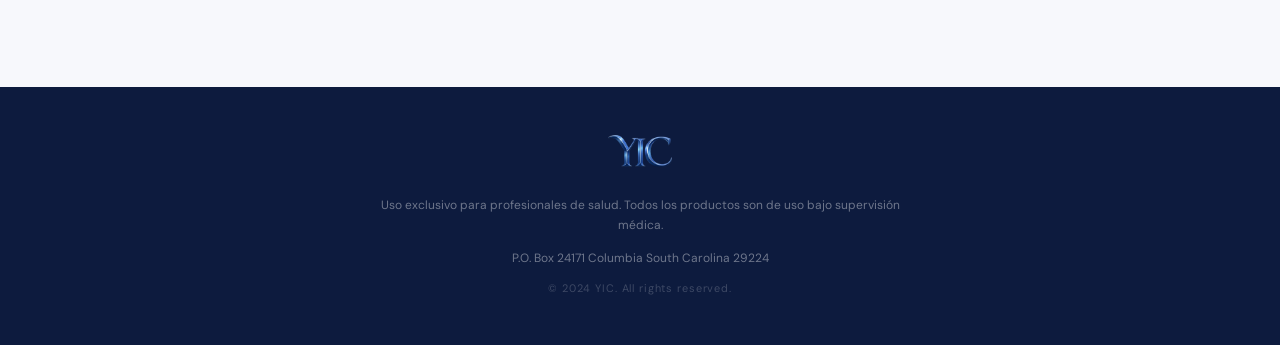
==== commit c421d31b: "Cambios B3 + HCG eliminado" ====
--- a/index.html
+++ b/index.html
@@ -91,8 +91,8 @@
           <img src="./images/semapluma.png" alt="Semapluma" loading="lazy">
         </div>
         <h2 class="card-name">Semapluma</h2>
-        <p class="card-subtitle" data-es="Agonista GLP-1 + Niacinamida" data-en="GLP-1 Agonist + Niacinamide">Agonista GLP-1 + Niacinamida</p>
-        <p class="card-mechanism" data-es="Regula el apetito a nivel hipotalámico y optimiza la función mitocondrial con Vitamina B3." data-en="Regulates appetite at the hypothalamic level and optimizes mitochondrial function with Vitamin B3.">Regula el apetito a nivel hipotalámico y optimiza la función mitocondrial con Vitamina B3.</p>
+        <p class="card-subtitle" data-es="Agonista GLP-1" data-en="GLP-1 Agonist">Agonista GLP-1</p>
+        <p class="card-mechanism" data-es="Regula el apetito a nivel hipotalámico y optimiza la función mitocondrial." data-en="Regulates appetite at the hypothalamic level and optimizes mitochondrial function.">Regula el apetito a nivel hipotalámico y optimiza la función mitocondrial.</p>
         <ul class="card-benefits">
           <li data-es="Pérdida de peso: 15–20%" data-en="Weight loss: 15–20%">Pérdida de peso: 15–20%</li>
           <li data-es="Reducción HbA1c: 1.5–2%" data-en="HbA1c reduction: 1.5–2%">Reducción HbA1c: 1.5–2%</li>
@@ -114,13 +114,13 @@
           <img src="./images/tirzepluma.png" alt="Tirzepluma" loading="lazy">
         </div>
         <h2 class="card-name">Tirzepluma</h2>
-        <p class="card-subtitle" data-es="Agonista Dual GIP/GLP-1 + Niacinamida" data-en="Dual GIP/GLP-1 Agonist + Niacinamide">Agonista Dual GIP/GLP-1 + Niacinamida</p>
-        <p class="card-mechanism" data-es="Mejora la secreción de insulina, reduce glucagón y optimiza el metabolismo energético con B3." data-en="Improves insulin secretion, reduces glucagon, and optimizes energy metabolism with B3.">Mejora la secreción de insulina, reduce glucagón y optimiza el metabolismo energético con B3.</p>
+        <p class="card-subtitle" data-es="Agonista Dual GIP/GLP-1" data-en="Dual GIP/GLP-1 Agonist">Agonista Dual GIP/GLP-1</p>
+        <p class="card-mechanism" data-es="Mejora la secreción de insulina, reduce glucagón y optimiza el metabolismo energético." data-en="Improves insulin secretion, reduces glucagon, and optimizes energy metabolism.">Mejora la secreción de insulina, reduce glucagón y optimiza el metabolismo energético.</p>
         <ul class="card-benefits">
           <li data-es="Pérdida de peso: hasta 20–25%" data-en="Weight loss: up to 20–25%">Pérdida de peso: hasta 20–25%</li>
           <li data-es="Reducción HbA1c: >2%" data-en="HbA1c reduction: >2%">Reducción HbA1c: >2%</li>
           <li data-es="Supresión superior del apetito" data-en="Superior appetite suppression">Supresión superior del apetito</li>
-          <li data-es="Mayor energía metabólica (B3)" data-en="Greater metabolic energy (B3)">Mayor energía metabólica (B3)</li>
+          <li data-es="Mayor energía metabólica" data-en="Greater metabolic energy">Mayor energía metabólica</li>
         </ul>
         <div class="card-footer">
           <span class="card-admin" data-es="Subcutánea semanal" data-en="Weekly subcutaneous">Subcutánea semanal</span>
@@ -137,13 +137,13 @@
           <img src="./images/retapluma.png" alt="Retapluma" loading="lazy">
         </div>
         <h2 class="card-name">Retapluma</h2>
-        <p class="card-subtitle" data-es="Triple Agonista GLP-1/GIP/Glucagón + B3" data-en="Triple Agonist GLP-1/GIP/Glucagon + B3">Triple Agonista GLP-1/GIP/Glucagón + B3</p>
+        <p class="card-subtitle" data-es="Triple Agonista GLP-1/GIP/Glucagón" data-en="Triple Agonist GLP-1/GIP/Glucagon">Triple Agonista GLP-1/GIP/Glucagón</p>
         <p class="card-mechanism" data-es="Actúa de forma integral sobre el metabolismo: oxida grasa, regula apetito y eleva el gasto energético." data-en="Acts comprehensively on metabolism: oxidizes fat, regulates appetite, and elevates energy expenditure.">Actúa de forma integral sobre el metabolismo: oxida grasa, regula apetito y eleva el gasto energético.</p>
         <ul class="card-benefits">
           <li data-es="Pérdida de peso: hasta 24–30%" data-en="Weight loss: up to 24–30%">Pérdida de peso: hasta 24–30%</li>
           <li data-es="Reducción de grasa visceral" data-en="Visceral fat reduction">Reducción de grasa visceral</li>
           <li data-es="Control superior del apetito" data-en="Superior appetite control">Control superior del apetito</li>
-          <li data-es="Energía metabólica mejorada (B3)" data-en="Enhanced metabolic energy (B3)">Energía metabólica mejorada (B3)</li>
+          <li data-es="Energía metabólica mejorada" data-en="Enhanced metabolic energy">Energía metabólica mejorada</li>
         </ul>
         <div class="card-footer">
           <span class="card-admin" data-es="Subcutánea semanal" data-en="Weekly subcutaneous">Subcutánea semanal</span>
@@ -239,29 +239,6 @@
         </ul>
         <div class="card-footer">
           <span class="card-admin" data-es="2–3 veces por semana" data-en="2–3 times per week">2–3 veces por semana</span>
-        </div>
-      </article>
-
-      <!-- 8. HGH -->
-      <article class="card" data-category="hormonal">
-        <div class="card-header">
-          <span class="card-format vial" data-es="Frasco" data-en="Vial">Frasco</span>
-          <span class="card-category" data-es="Hormonal · Regeneración" data-en="Hormonal · Regeneration">Hormonal · Regeneración</span>
-        </div>
-        <div class="card-image">
-          <img src="./images/hgh.png" alt="HGH" loading="lazy">
-        </div>
-        <h2 class="card-name">HGH</h2>
-        <p class="card-subtitle" data-es="Hormona de crecimiento" data-en="Growth hormone">Hormona de crecimiento</p>
-        <p class="card-mechanism" data-es="Estimula regeneración celular, síntesis proteica y metabolismo para recuperación y composición corporal." data-en="Stimulates cellular regeneration, protein synthesis, and metabolism for recovery and body composition.">Estimula regeneración celular, síntesis proteica y metabolismo para recuperación y composición corporal.</p>
-        <ul class="card-benefits">
-          <li data-es="Incremento de masa muscular" data-en="Increased muscle mass">Incremento de masa muscular</li>
-          <li data-es="Reducción de grasa corporal" data-en="Body fat reduction">Reducción de grasa corporal</li>
-          <li data-es="Mejor recuperación física" data-en="Improved physical recovery">Mejor recuperación física</li>
-          <li data-es="Mejor calidad de piel y sueño" data-en="Improved skin and sleep quality">Mejor calidad de piel y sueño</li>
-        </ul>
-        <div class="card-footer">
-          <span class="card-admin" data-es="Diaria, según protocolo" data-en="Daily, by protocol">Diaria, según protocolo</span>
         </div>
       </article>
 
--- a/style.css
+++ b/style.css
@@ -254,6 +254,7 @@
 
 .hero-line {
   margin-top: 2.5rem;
+  margin-bottom: 2.5rem;
   width: 60px;
   height: 1px;
   background: var(--gold);
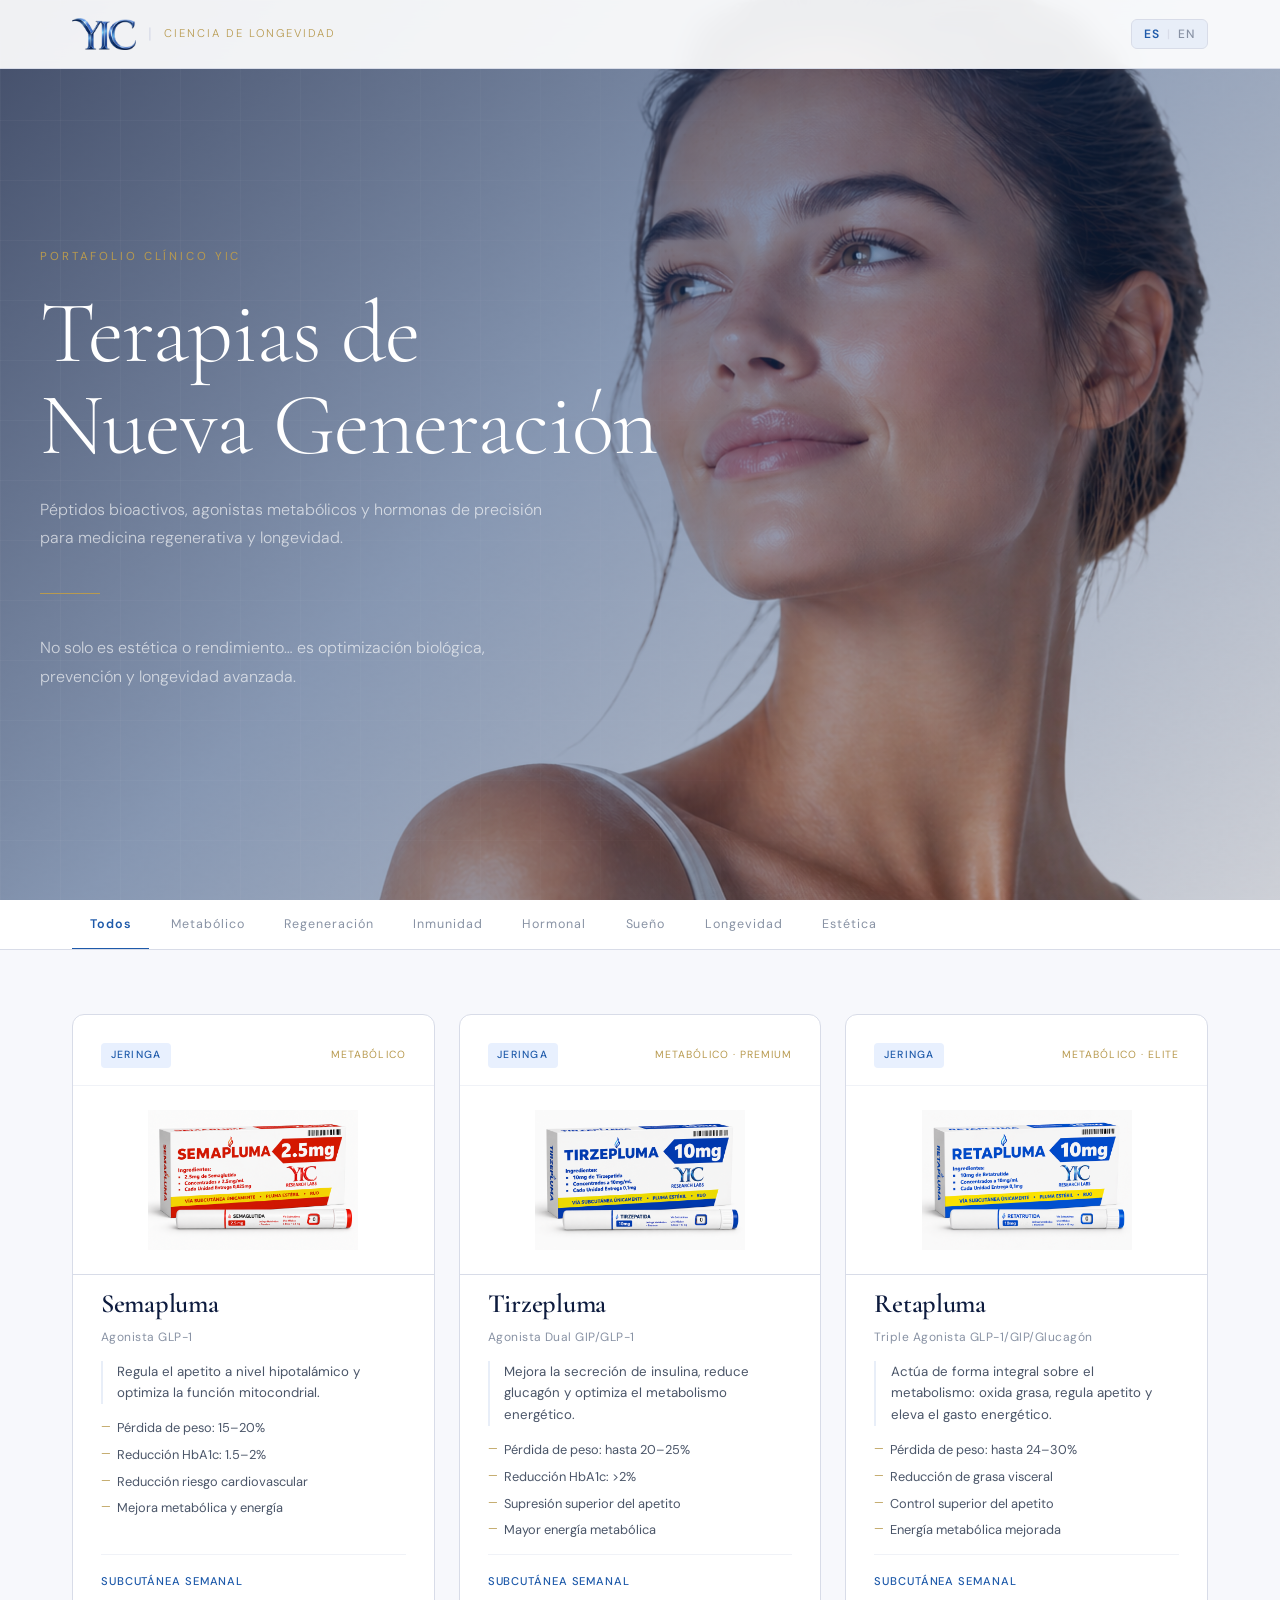
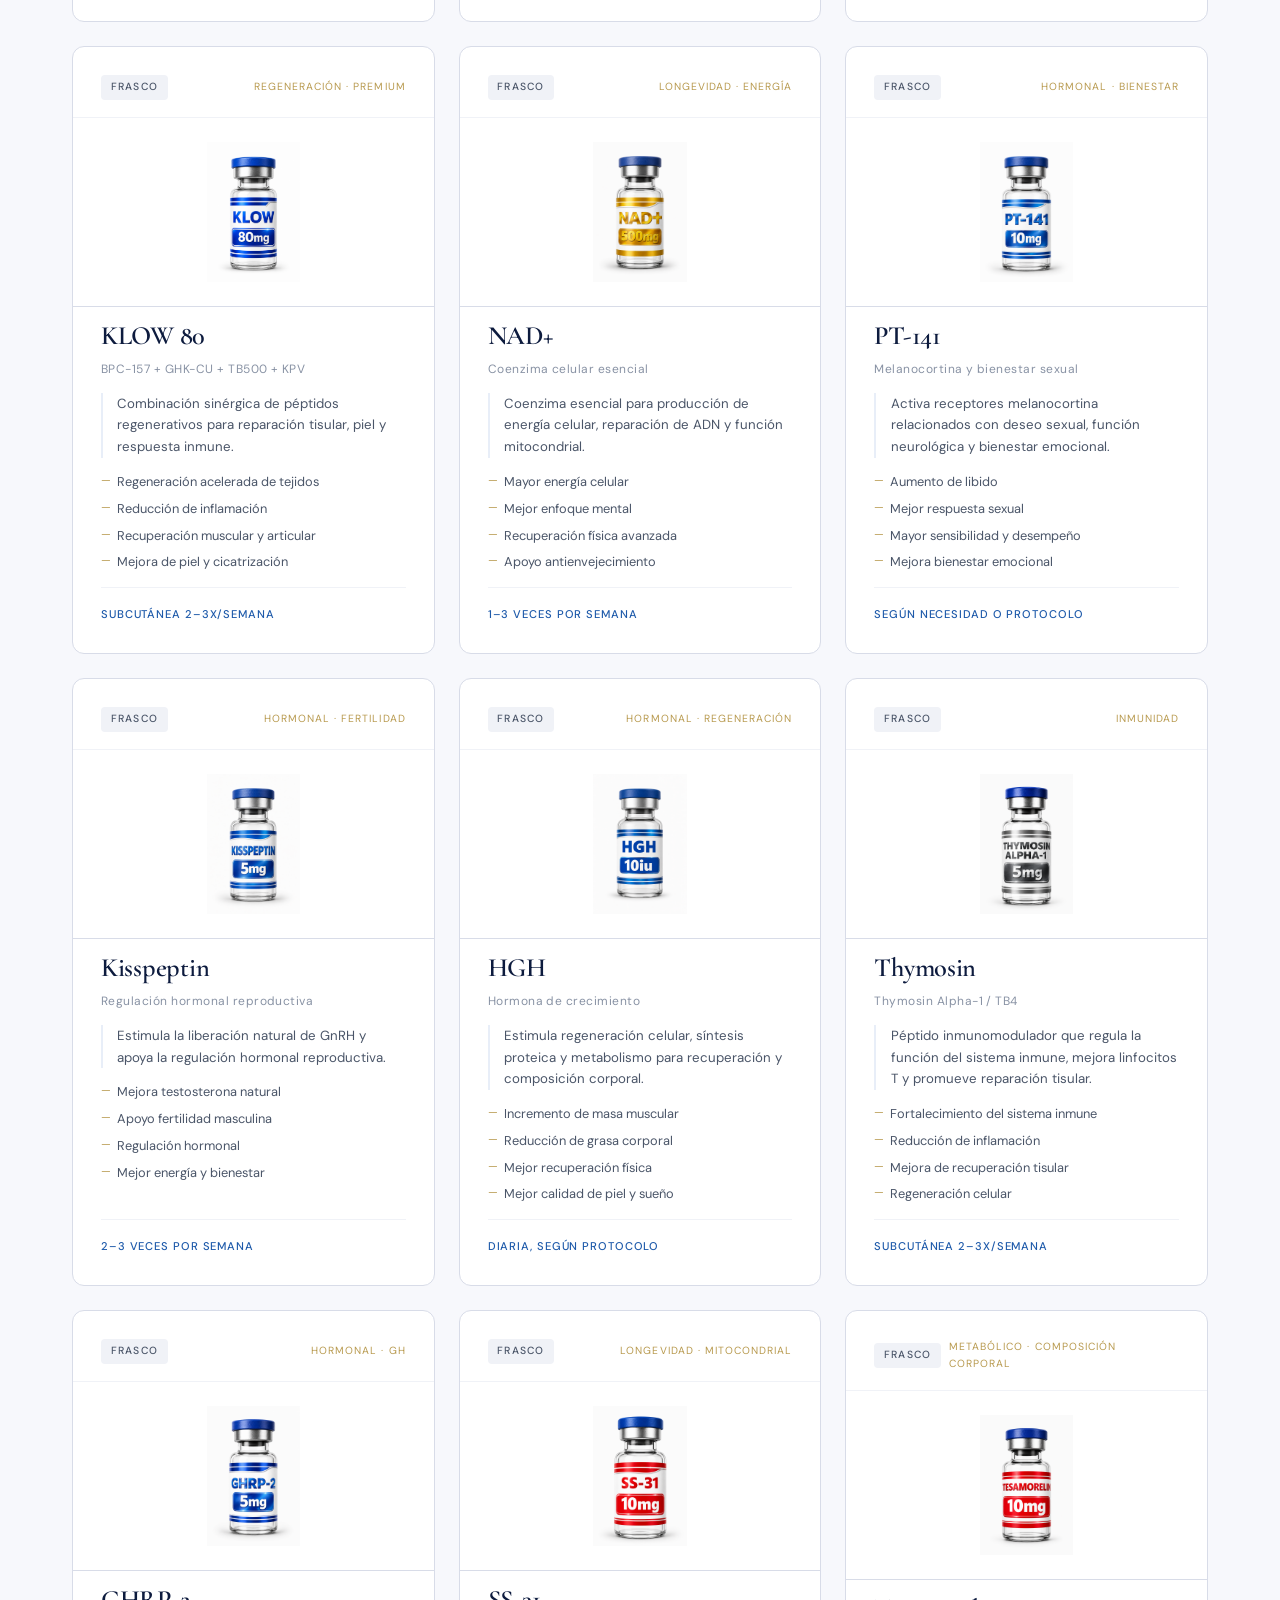
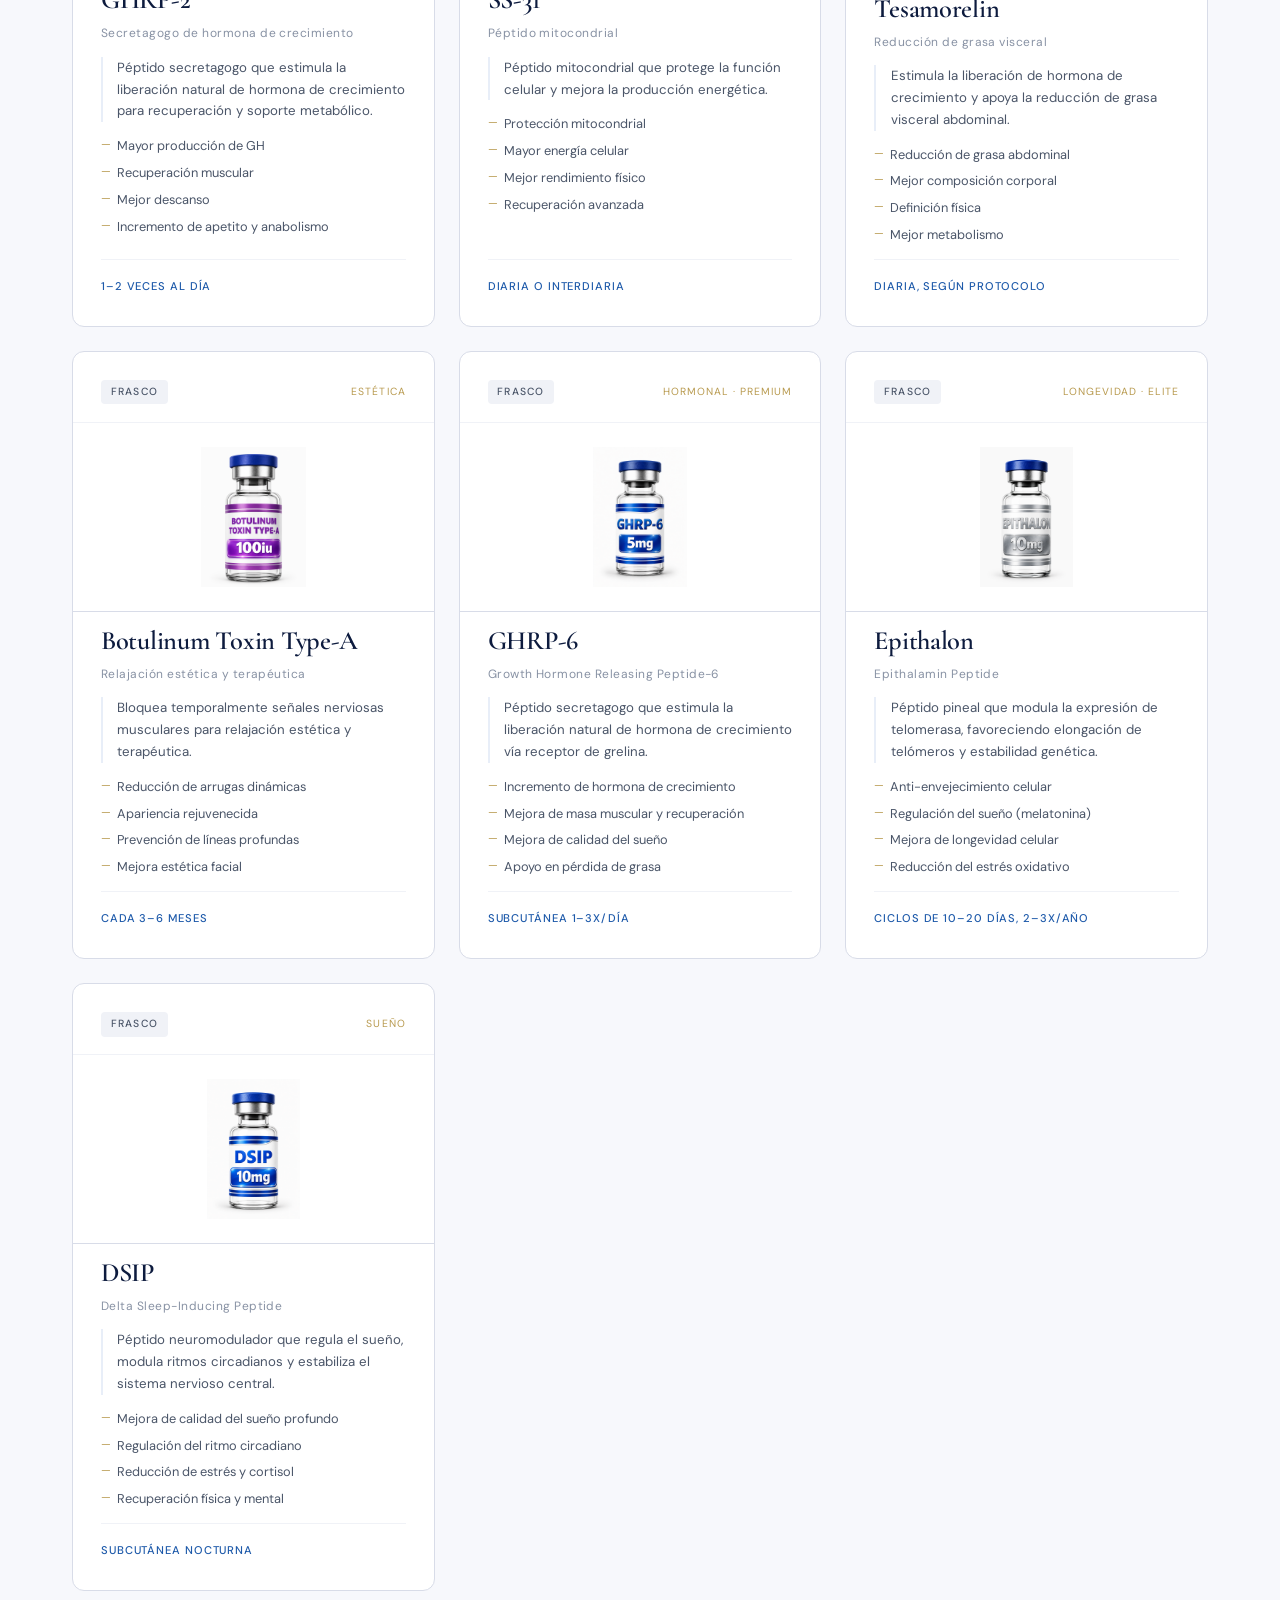
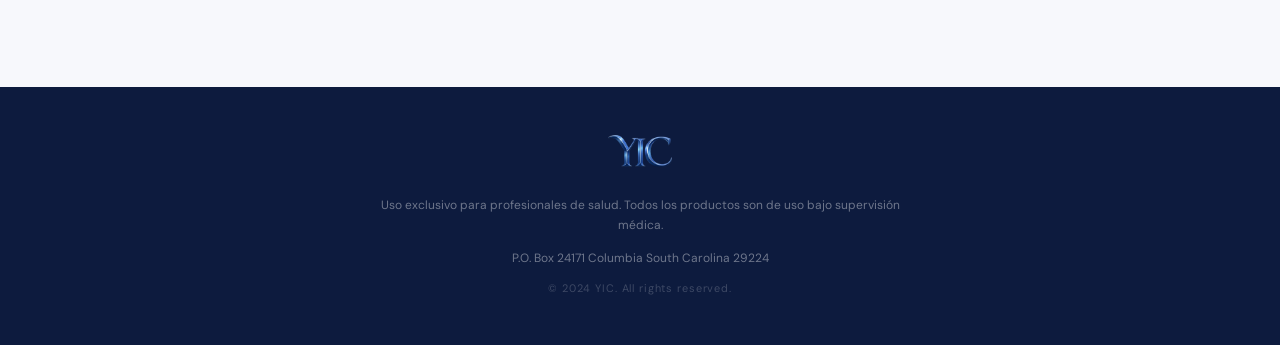
==== commit 28cfc01b: "se borro hgh sin querer, ya se greso y se elimino correctamente hcg" ====
--- a/index.html
+++ b/index.html
@@ -242,6 +242,29 @@
         </div>
       </article>
 
+      <!-- 8. HGH -->
+      <article class="card" data-category="hormonal">
+        <div class="card-header">
+          <span class="card-format vial" data-es="Frasco" data-en="Vial">Frasco</span>
+          <span class="card-category" data-es="Hormonal · Regeneración" data-en="Hormonal · Regeneration">Hormonal · Regeneración</span>
+        </div>
+        <div class="card-image">
+          <img src="./images/hgh.png" alt="HGH" loading="lazy">
+        </div>
+        <h2 class="card-name">HGH</h2>
+        <p class="card-subtitle" data-es="Hormona de crecimiento" data-en="Growth hormone">Hormona de crecimiento</p>
+        <p class="card-mechanism" data-es="Estimula regeneración celular, síntesis proteica y metabolismo para recuperación y composición corporal." data-en="Stimulates cellular regeneration, protein synthesis, and metabolism for recovery and body composition.">Estimula regeneración celular, síntesis proteica y metabolismo para recuperación y composición corporal.</p>
+        <ul class="card-benefits">
+          <li data-es="Incremento de masa muscular" data-en="Increased muscle mass">Incremento de masa muscular</li>
+          <li data-es="Reducción de grasa corporal" data-en="Body fat reduction">Reducción de grasa corporal</li>
+          <li data-es="Mejor recuperación física" data-en="Improved physical recovery">Mejor recuperación física</li>
+          <li data-es="Mejor calidad de piel y sueño" data-en="Improved skin and sleep quality">Mejor calidad de piel y sueño</li>
+        </ul>
+        <div class="card-footer">
+          <span class="card-admin" data-es="Diaria, según protocolo" data-en="Daily, by protocol">Diaria, según protocolo</span>
+        </div>
+      </article>
+
       <!-- 9. Thymosin -->
       <article class="card" data-category="inmunidad">
         <div class="card-header">
@@ -262,29 +285,6 @@
         </ul>
         <div class="card-footer">
           <span class="card-admin" data-es="Subcutánea 2–3x/semana" data-en="Subcutaneous 2–3x/week">Subcutánea 2–3x/semana</span>
-        </div>
-      </article>
-
-      <!-- 10. HCG -->
-      <article class="card" data-category="hormonal">
-        <div class="card-header">
-          <span class="card-format vial" data-es="Frasco" data-en="Vial">Frasco</span>
-          <span class="card-category" data-es="Hormonal" data-en="Hormonal">Hormonal</span>
-        </div>
-        <div class="card-image">
-          <img src="./images/hcg.png" alt="HCG">
-        </div>
-        <h2 class="card-name">HCG</h2>
-        <p class="card-subtitle" data-es="Gonadotropina Coriónica Humana" data-en="Human Chorionic Gonadotropin">Gonadotropina Coriónica Humana</p>
-        <p class="card-mechanism" data-es="Imita la acción de la LH, estimulando producción de testosterona en hombres y ovulación en mujeres." data-en="Mimics LH action, stimulating testosterone production in men and ovulation in women.">Imita la acción de la LH, estimulando producción de testosterona en hombres y ovulación en mujeres.</p>
-        <ul class="card-benefits">
-          <li data-es="Estimulación natural de testosterona" data-en="Natural testosterone stimulation">Estimulación natural de testosterona</li>
-          <li data-es="Apoyo en fertilidad masculina y femenina" data-en="Male and female fertility support">Apoyo en fertilidad masculina y femenina</li>
-          <li data-es="Prevención de atrofia testicular" data-en="Testicular atrophy prevention">Prevención de atrofia testicular</li>
-          <li data-es="Mejora del equilibrio hormonal" data-en="Improved hormonal balance">Mejora del equilibrio hormonal</li>
-        </ul>
-        <div class="card-footer">
-          <span class="card-admin" data-es="Subcutánea o IM 2–3x/semana" data-en="Subcutaneous or IM 2–3x/week">Subcutánea o IM 2–3x/semana</span>
         </div>
       </article>
 
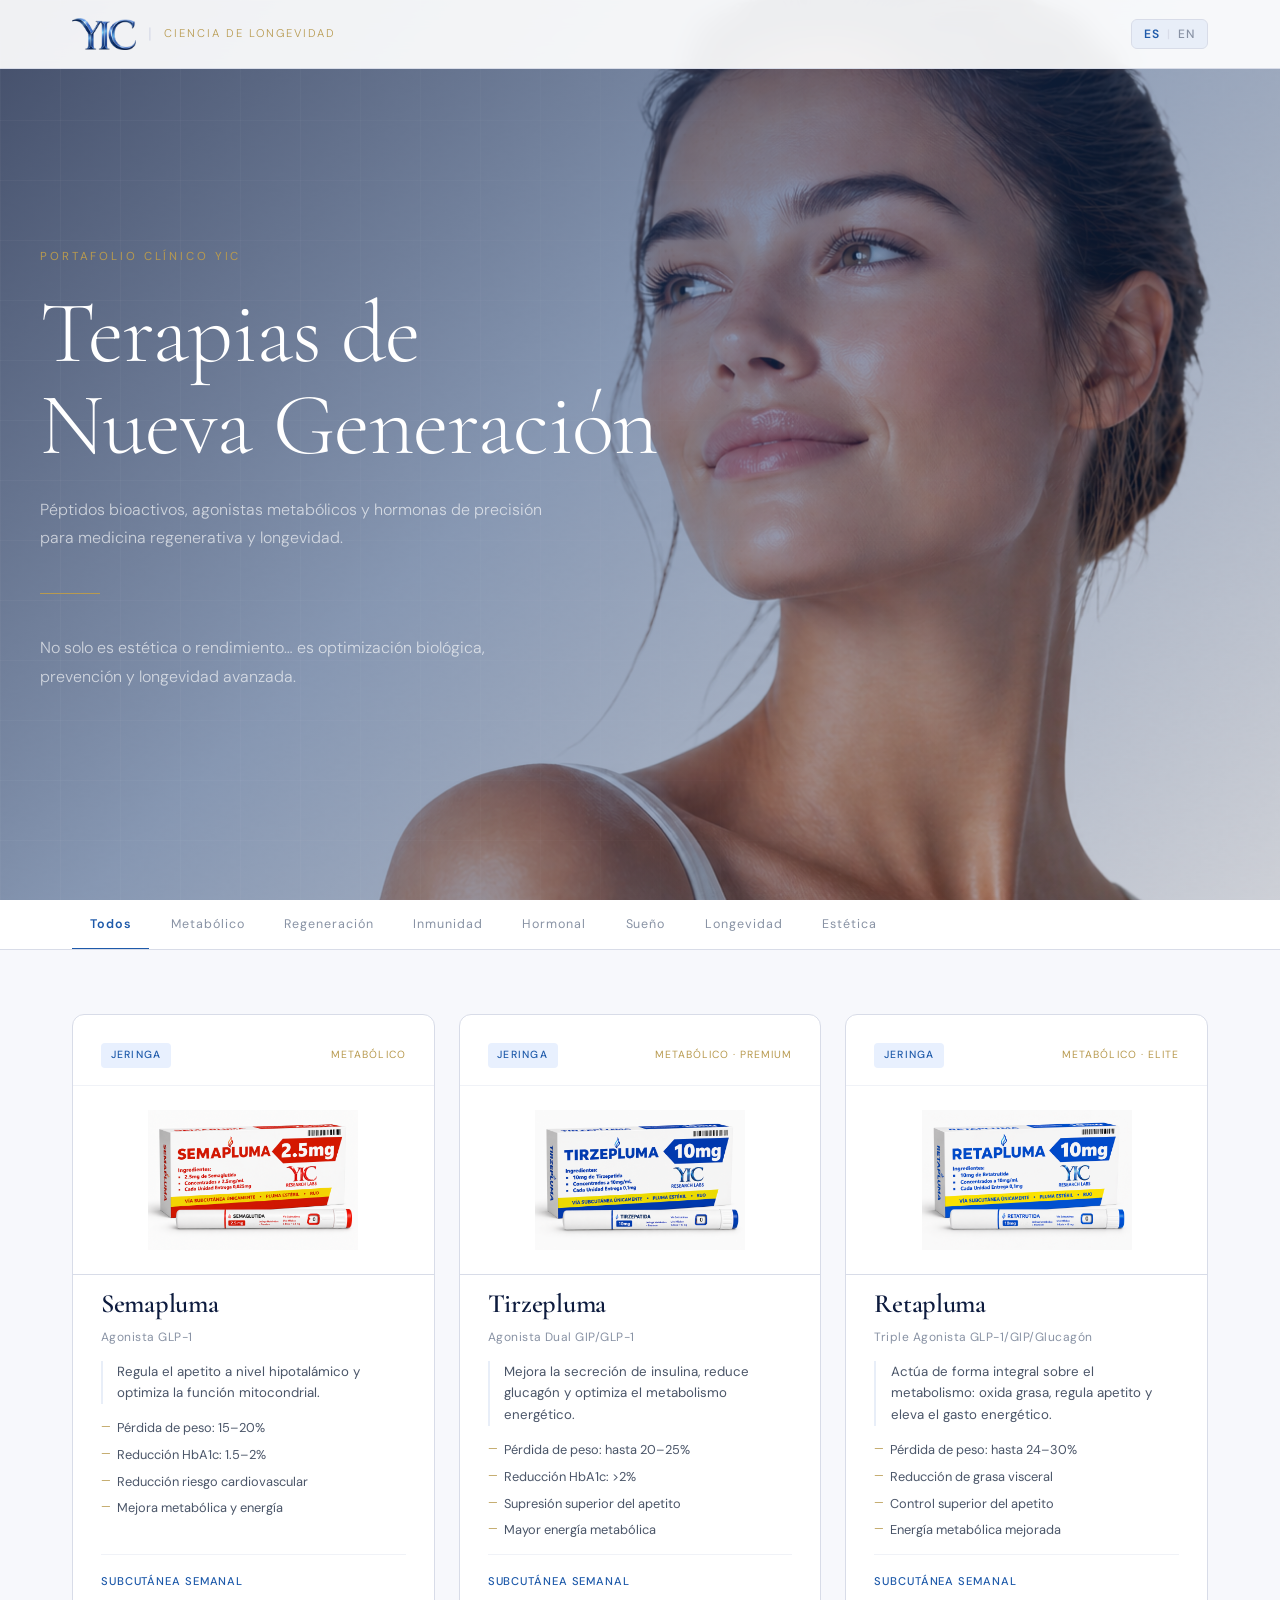
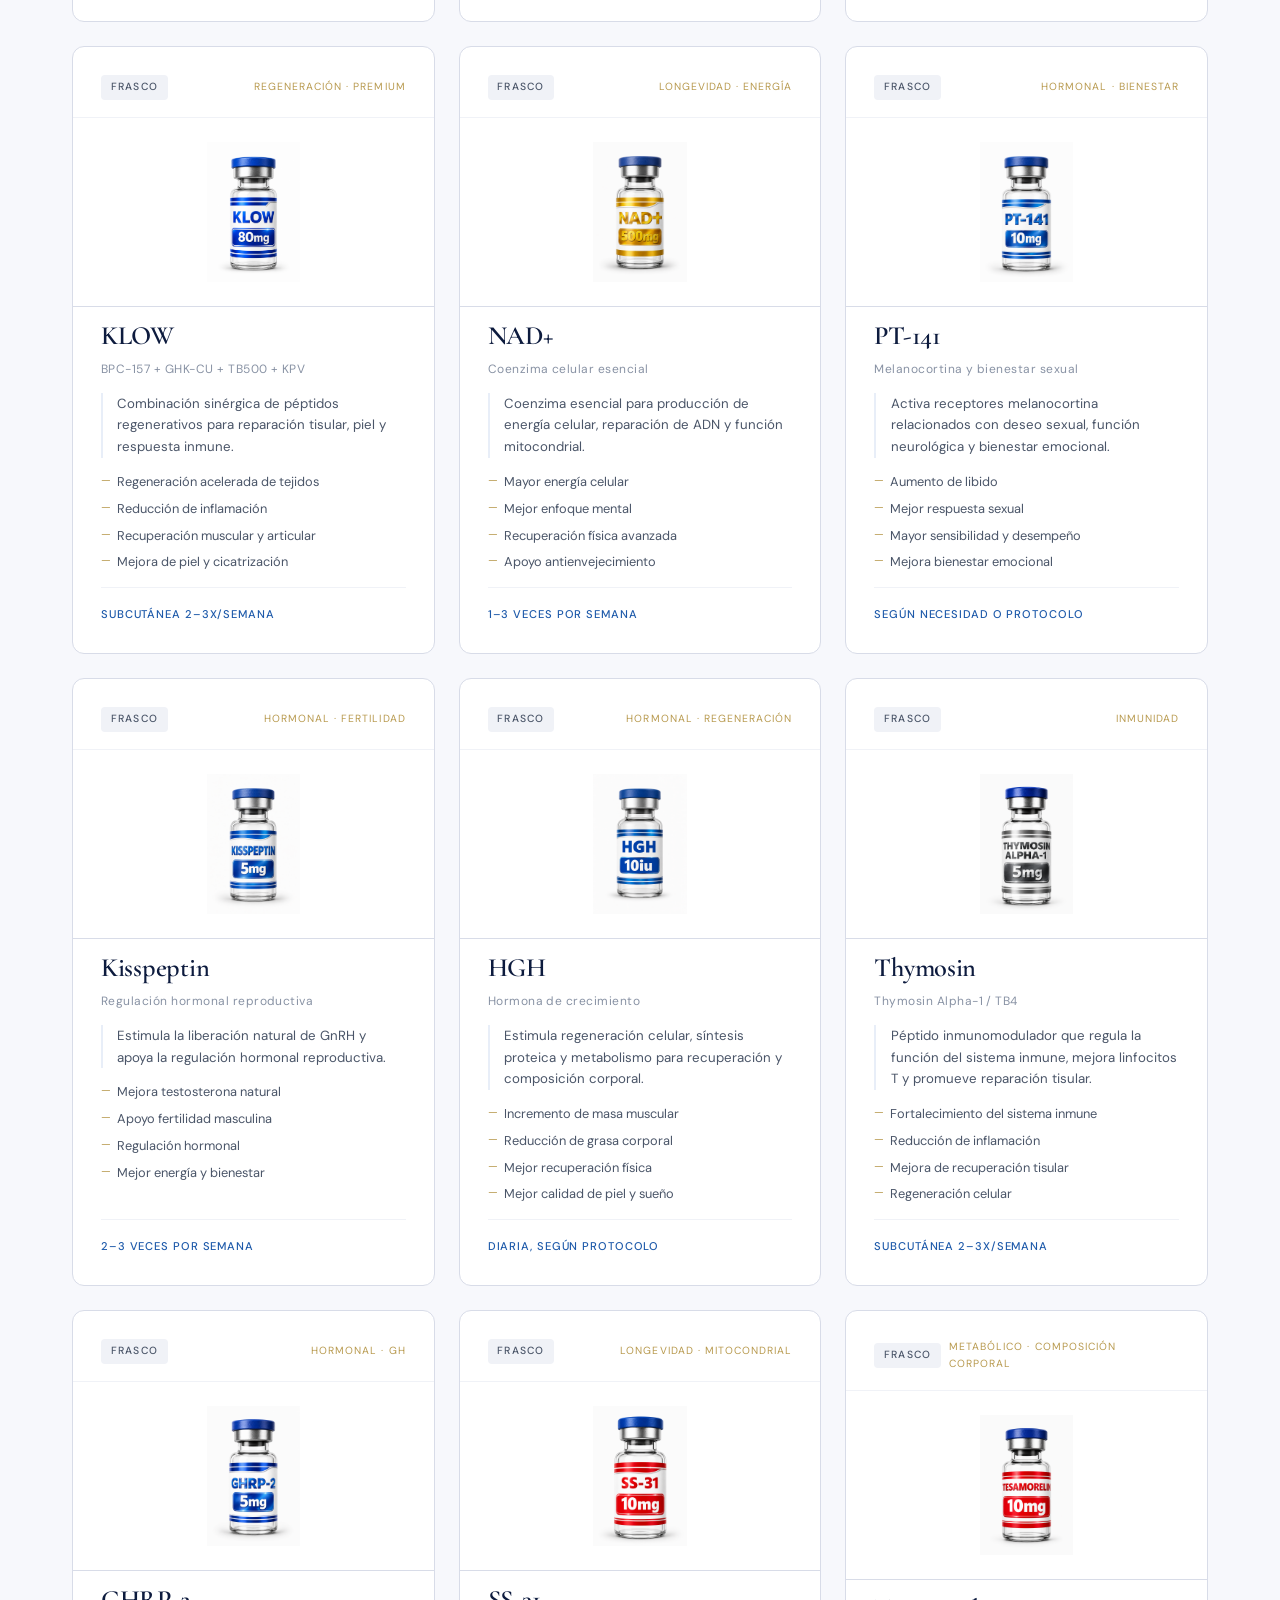
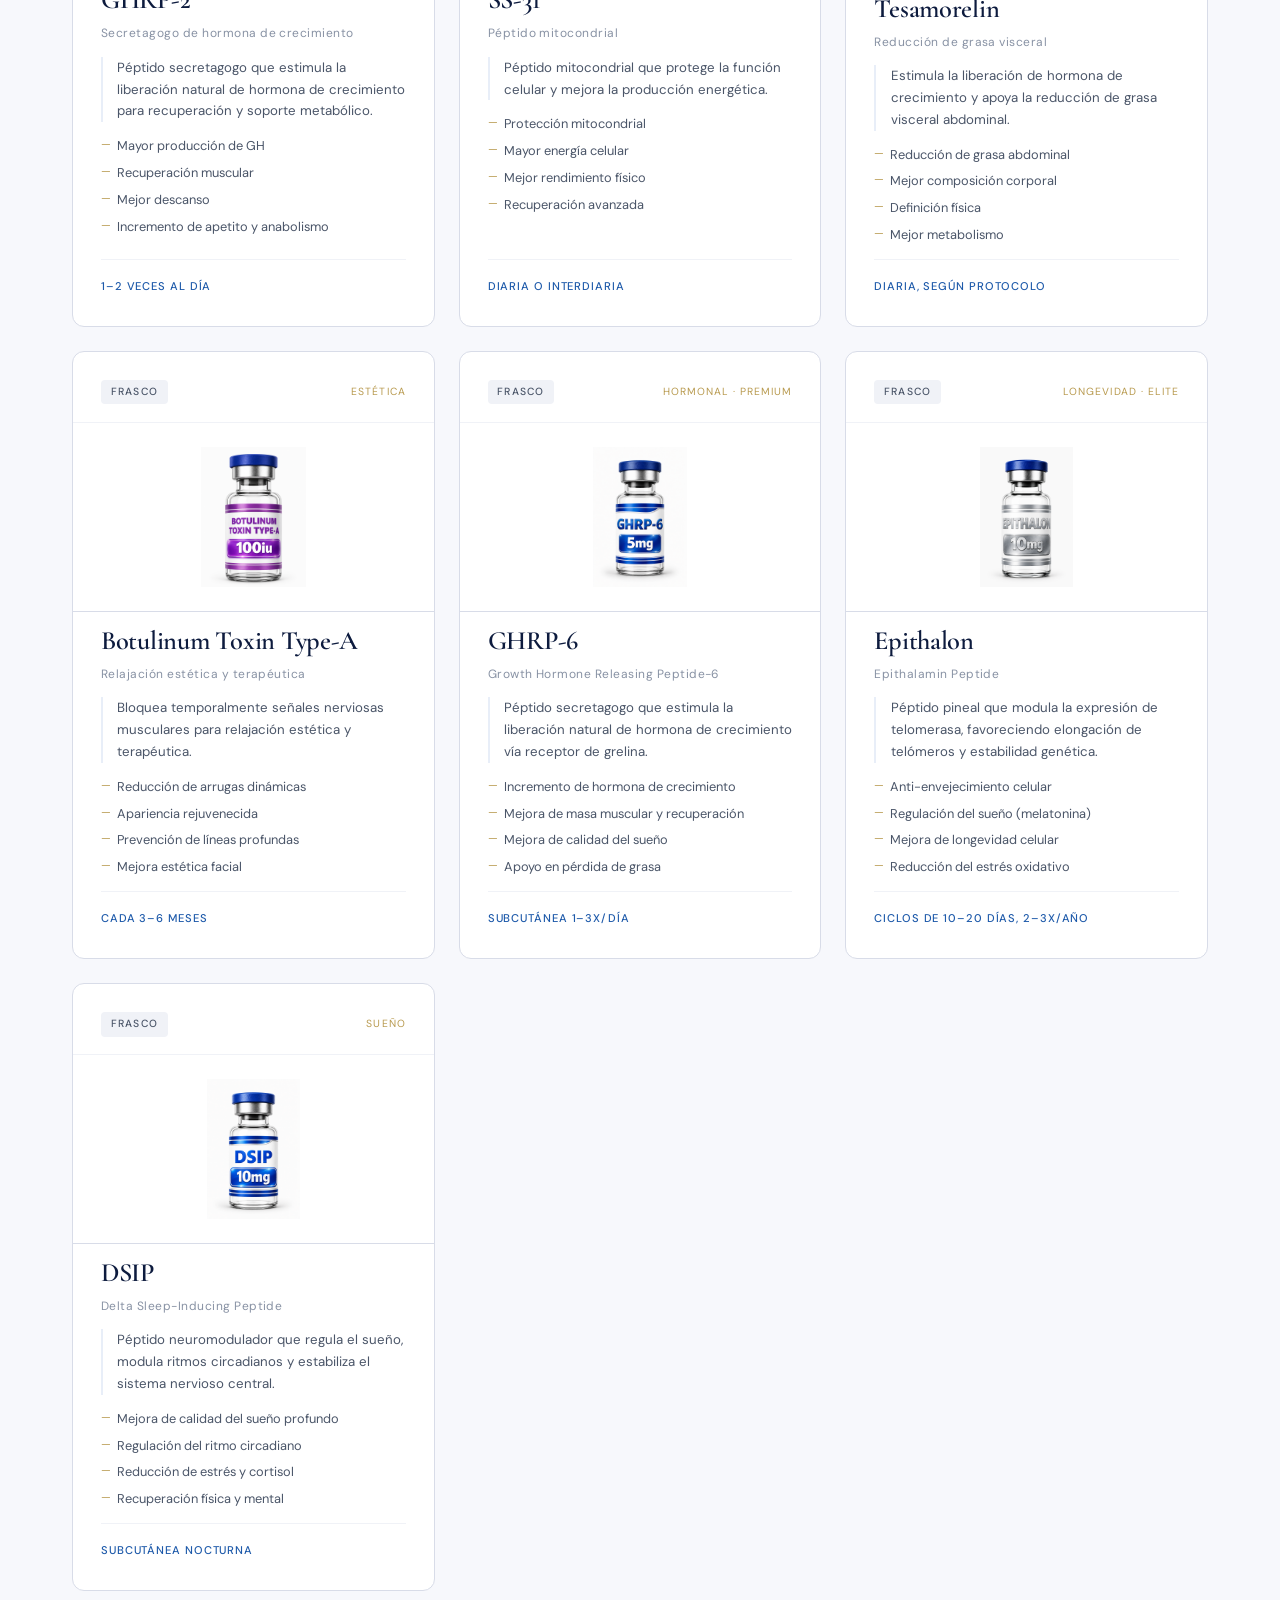
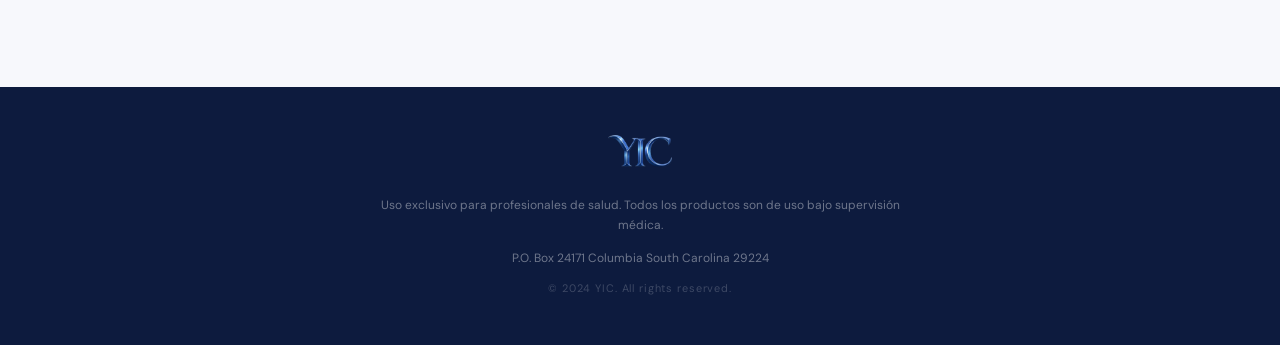
==== commit 90a0528d: "klow 80 se quito el 80" ====
--- a/index.html
+++ b/index.html
@@ -157,9 +157,9 @@
           <span class="card-category" data-es="Regeneración · Premium" data-en="Regeneration · Premium">Regeneración · Premium</span>
         </div>
         <div class="card-image">
-          <img src="./images/klow.png" alt="KLOW 80" loading="lazy">
-        </div>
-        <h2 class="card-name">KLOW 80</h2>
+          <img src="./images/klow.png" alt="KLOW" loading="lazy">
+        </div>
+        <h2 class="card-name">KLOW</h2>
         <p class="card-subtitle">BPC-157 + GHK-CU + TB500 + KPV</p>
         <p class="card-mechanism" data-es="Combinación sinérgica de péptidos regenerativos para reparación tisular, piel y respuesta inmune." data-en="Synergistic combination of regenerative peptides for tissue repair, skin regeneration, and immune response.">Combinación sinérgica de péptidos regenerativos para reparación tisular, piel y respuesta inmune.</p>
         <ul class="card-benefits">
